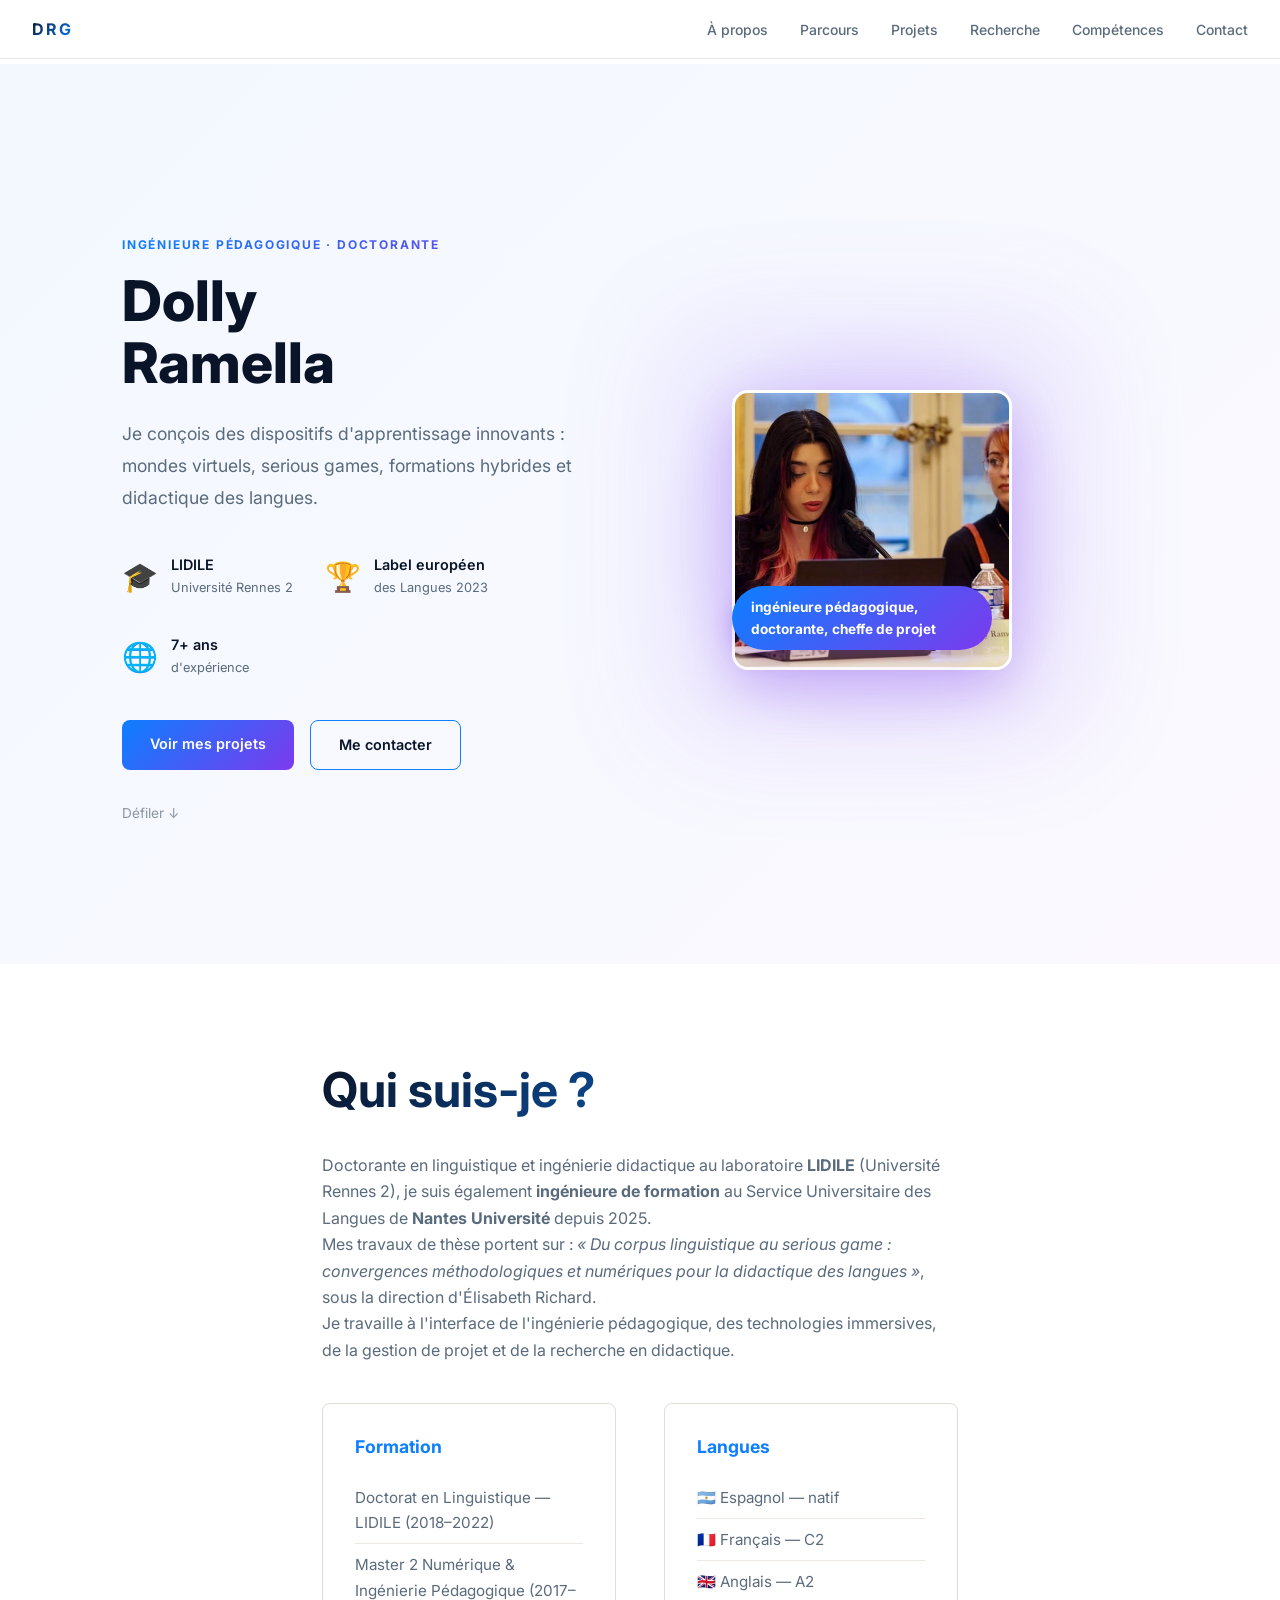
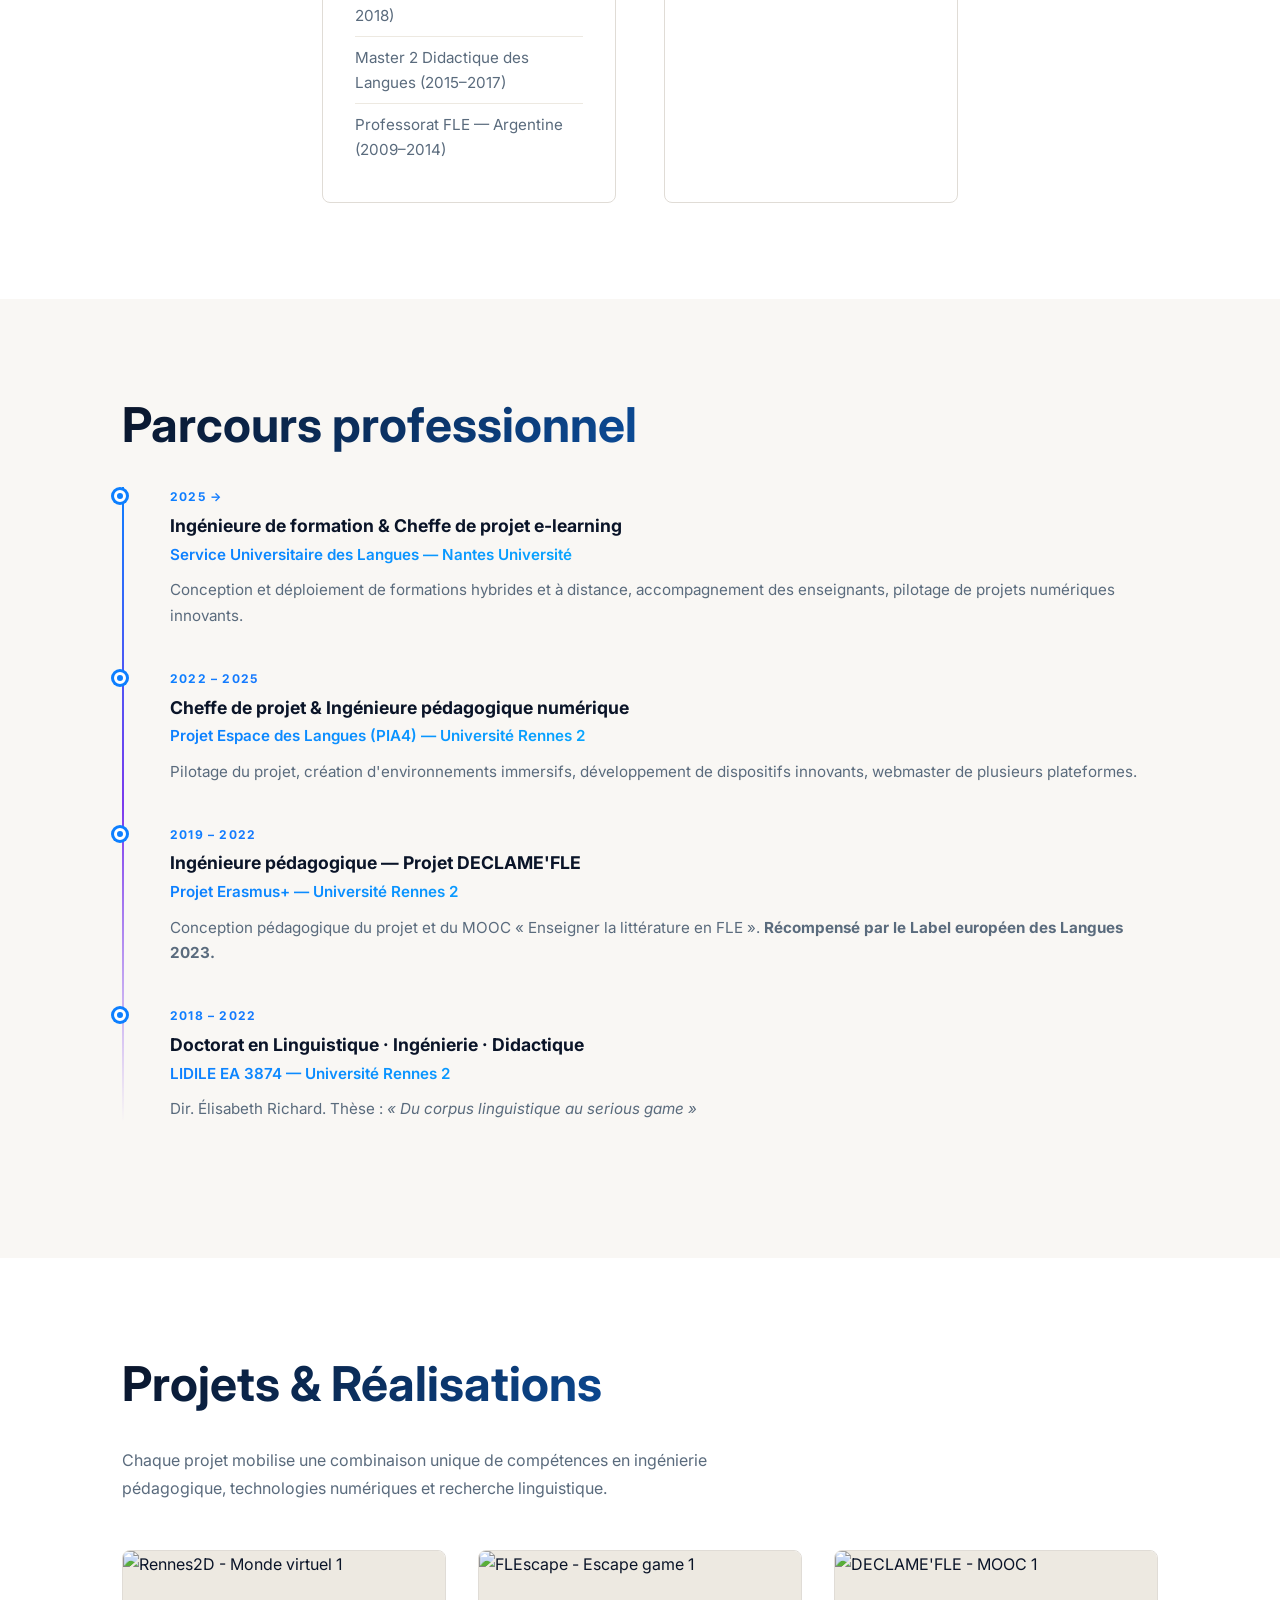
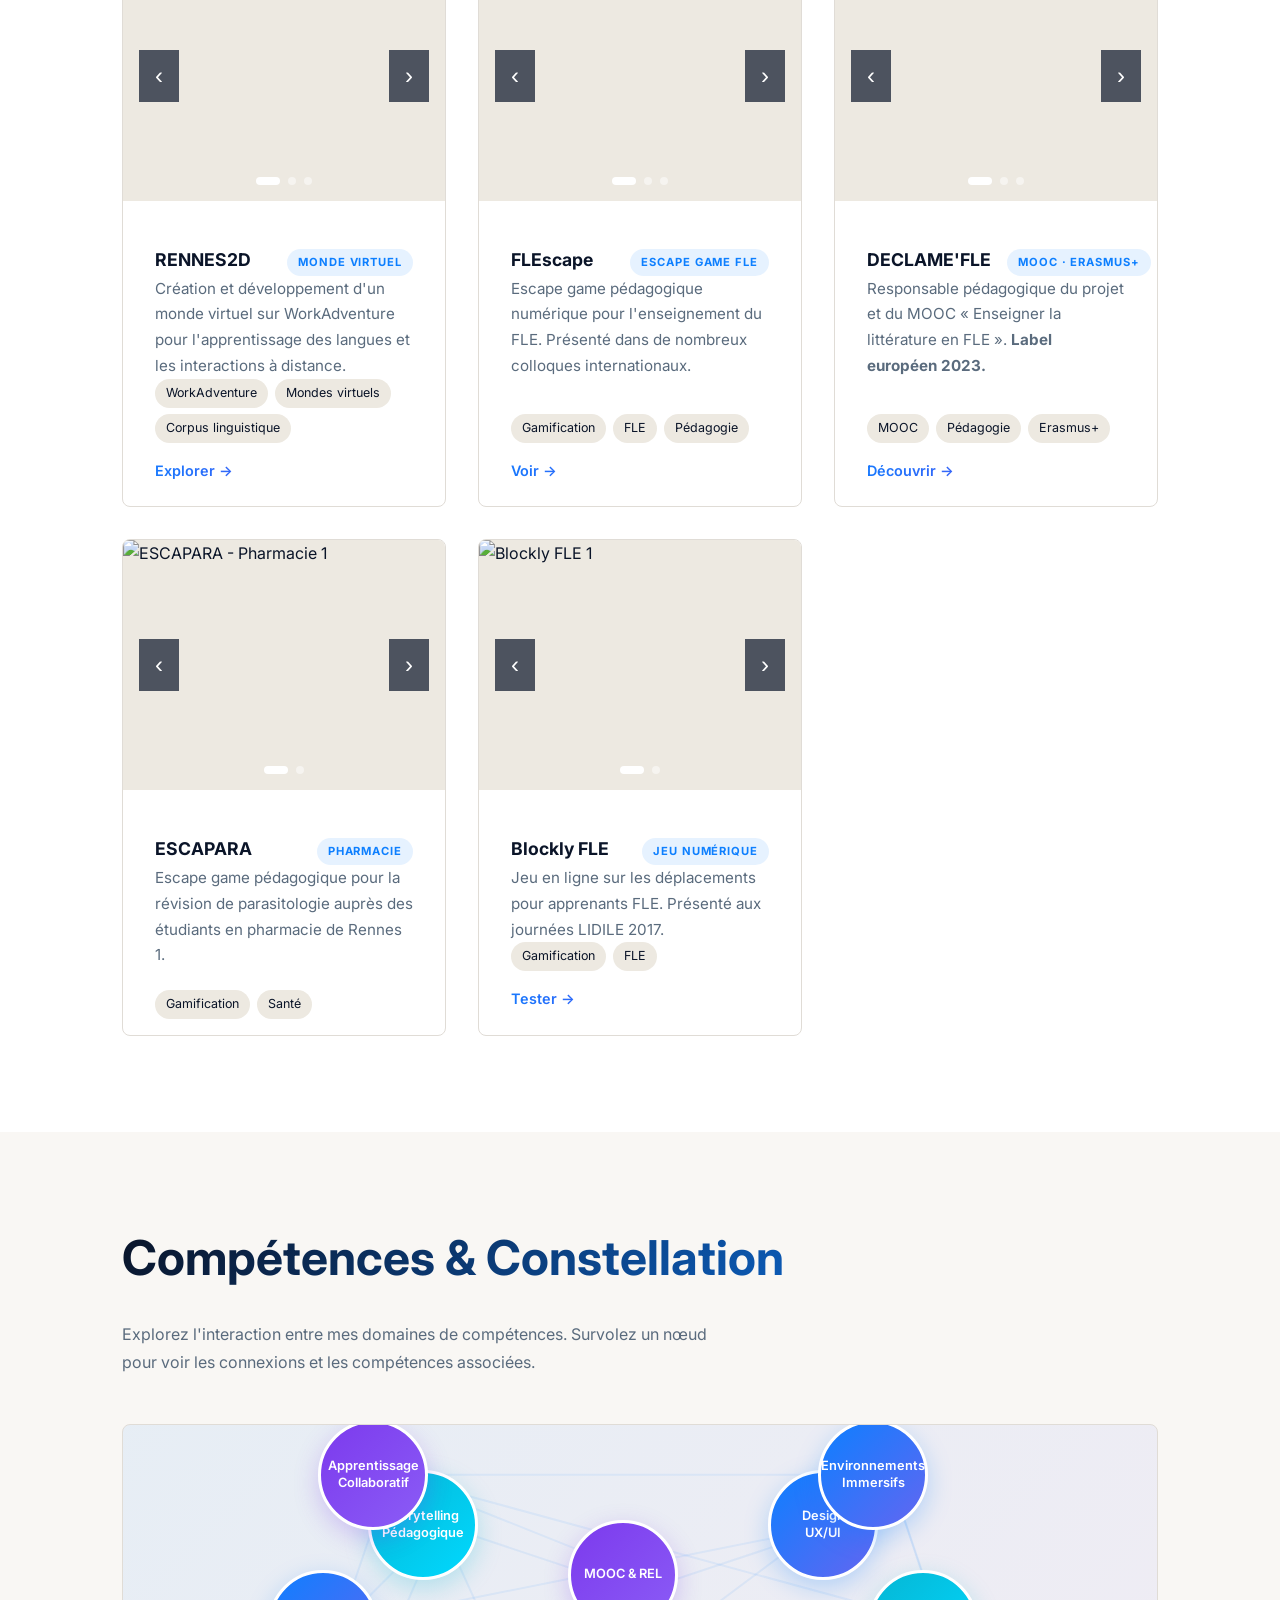
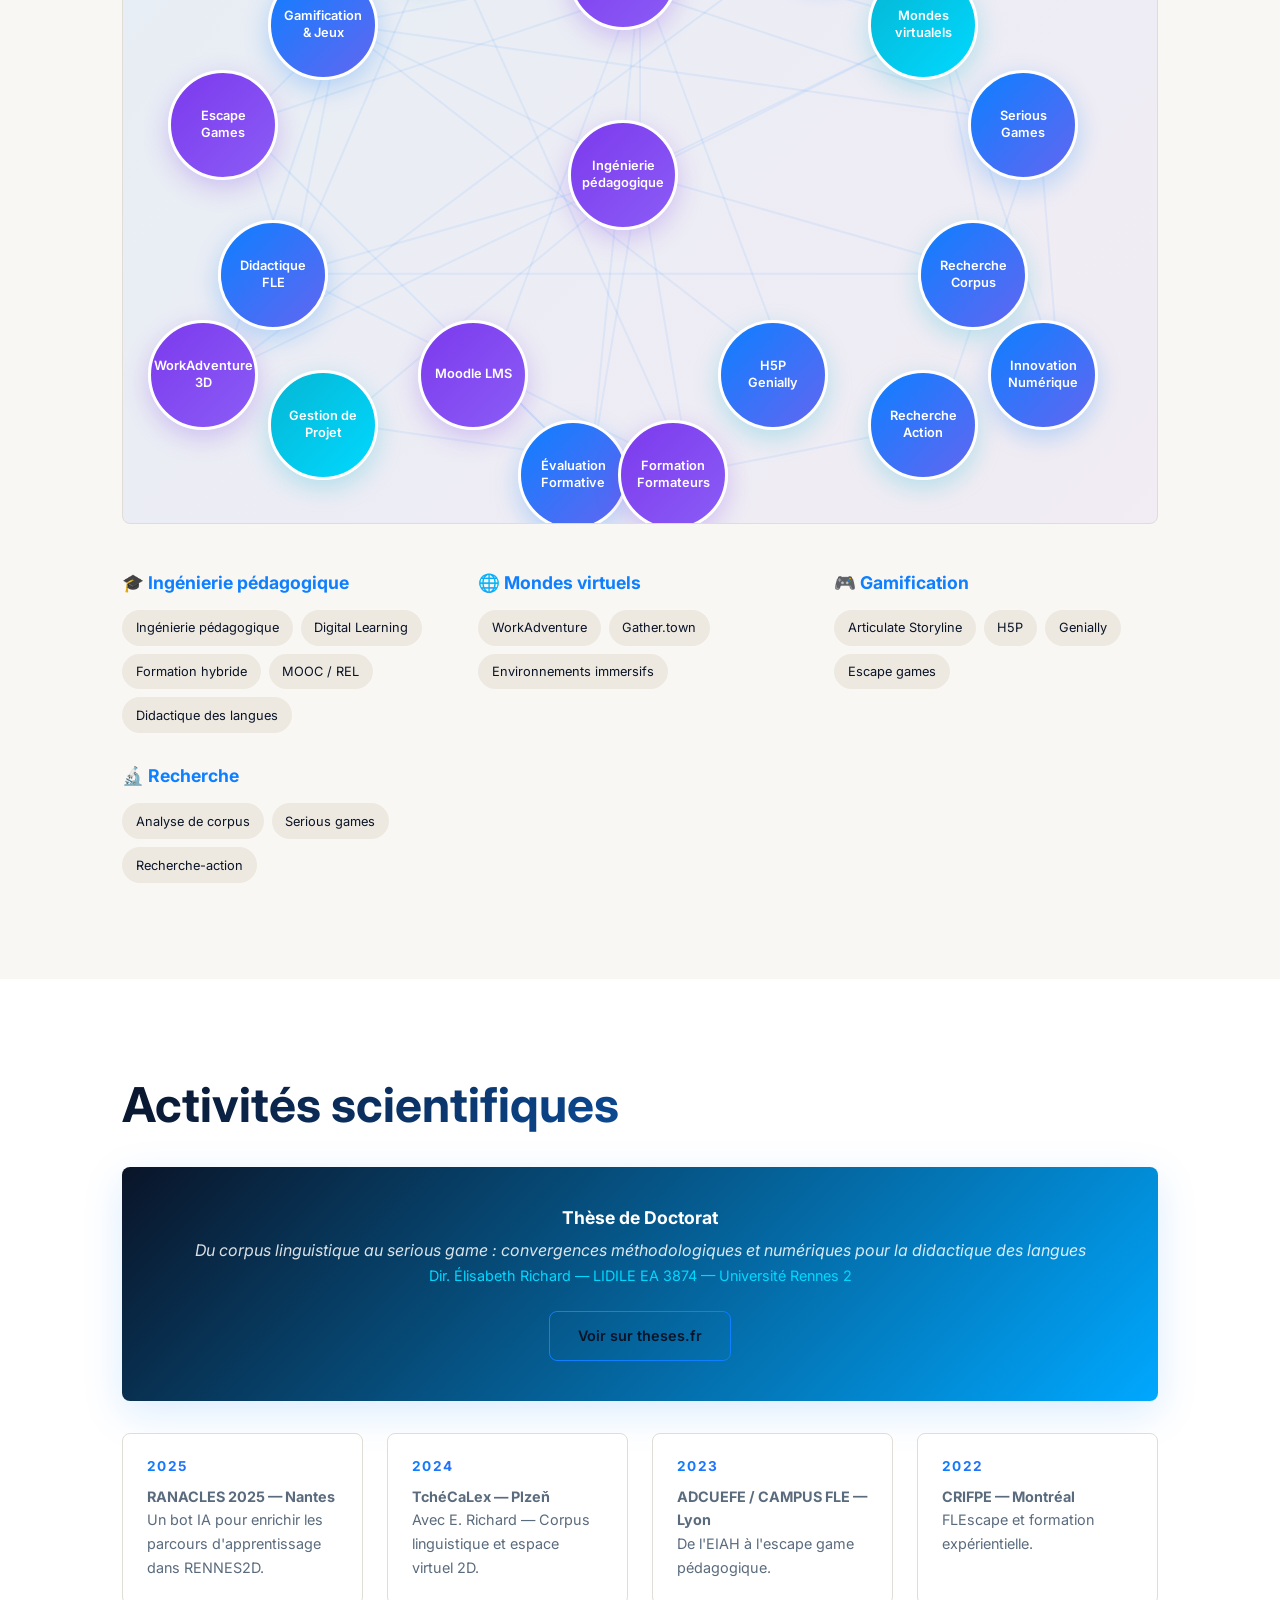
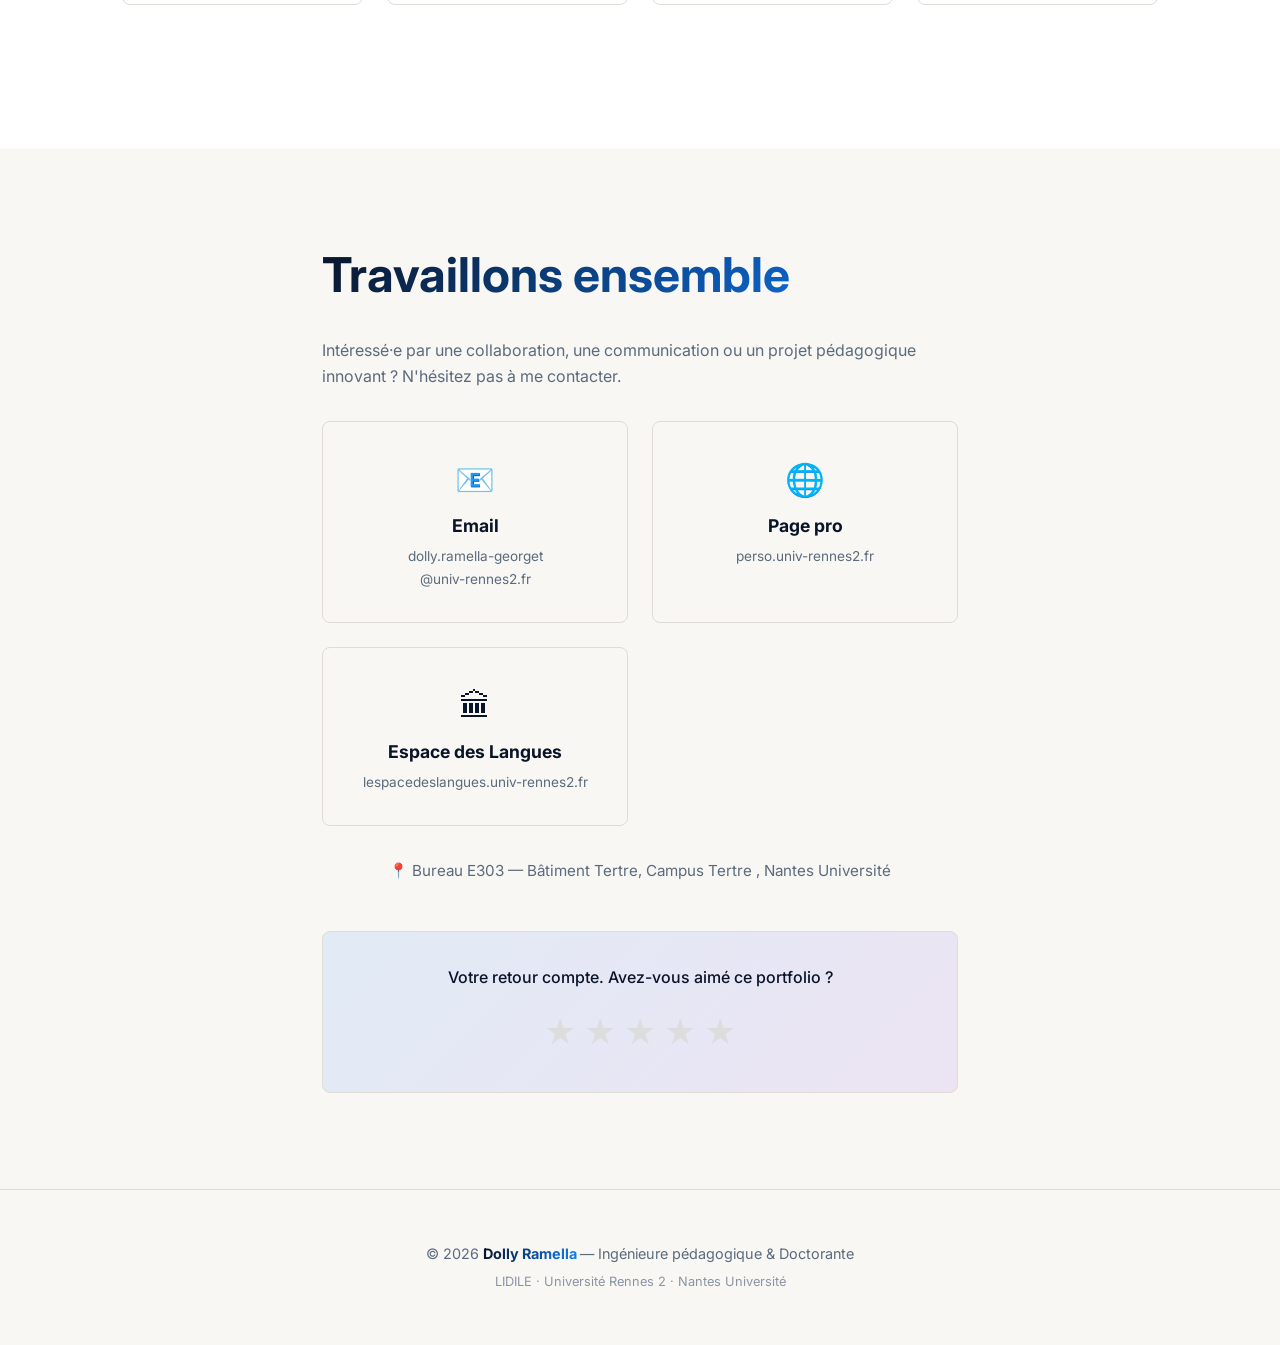
==== index.html @ 3d650888 "Update index.html" ====
<!DOCTYPE html>
<html lang="fr">
<head>
  <meta charset="UTF-8">
  <meta name="viewport" content="width=device-width, initial-scale=1.0">
  <title>Dolly Ramella | Portfolio</title>
  <link rel="stylesheet" href="style.css">
  <link rel="preconnect" href="https://fonts.googleapis.com">
  <link rel="preconnect" href="https://fonts.gstatic.com" crossorigin>
  <link href="https://fonts.googleapis.com/css2?family=Inter:wght@300;400;500;600;700&display=swap" rel="stylesheet">
</head>
<body>

  <!-- HEADER -->
  <header id="header">
    <nav class="navbar">
      <a href="#hero" class="logo">DRG</a>
      <ul class="nav-links">
        <li><a href="#about">À propos</a></li>
        <li><a href="#parcours">Parcours</a></li>
        <li><a href="#projects">Projets</a></li>
        <li><a href="#research">Recherche</a></li>
        <li><a href="#skills">Compétences</a></li>
        <li><a href="#contact">Contact</a></li>
      </ul>
      <button class="burger" id="burger">☰</button>
    </nav>
    <div class="nav-mobile" id="nav-mobile">
      <a href="#about">À propos</a>
      <a href="#parcours">Parcours</a>
      <a href="#projects">Projets</a>
      <a href="#research">Recherche</a>
      <a href="#skills">Compétences</a>
      <a href="#contact">Contact</a>
    </div>
  </header>

  <!-- HERO -->
  <section id="hero" class="hero">
    <div class="container hero-container">
      <div class="hero-content">
        <p class="hero-eyebrow">Ingénieure pédagogique · Doctorante</p>
        <h1 class="hero-title">Dolly<br>Ramella</h1>
        <p class="hero-subtitle">Je conçois des dispositifs d'apprentissage innovants : mondes virtuels, serious games, formations hybrides et didactique des langues.</p>
        <div class="hero-meta">
          <div class="meta-item">
            <span class="meta-icon">🎓</span>
            <p>LIDILE <br><small>Université Rennes 2</small></p>
          </div>
          <div class="meta-item">
            <span class="meta-icon">🏆</span>
            <p>Label européen<br><small>des Langues 2023</small></p>
          </div>
          <div class="meta-item">
            <span class="meta-icon">🌐</span>
            <p>7+ ans<br><small>d'expérience</small></p>
          </div>
        </div>
        <div class="hero-cta">
          <a href="#projects" class="btn btn-primary">Voir mes projets</a>
          <a href="#contact" class="btn btn-secondary">Me contacter</a>
        </div>
        <p class="scroll-hint">Défiler ↓</p>
      </div>
      <div class="hero-profile-wrapper">
        <div class="hero-profile-bg"></div>
        <div class="hero-profile">
          <div class="profile-image">
            <img src="assets/photo.jpg" alt="Dolly Ramella" />
            <div class="profile-badge">ingénieure pédagogique, doctorante, cheffe de projet</div>
          </div>
        </div>
        <div class="profile-glow"></div>
      </div>
    </div>
  </section>

  <!-- À PROPOS -->
  <section id="about" class="section reveal">
    <div class="container container-sm">
      <h2>Qui suis-je ?</h2>
      <p>Doctorante en linguistique et ingénierie didactique au laboratoire <strong>LIDILE</strong> (Université Rennes 2), je suis également <strong>ingénieure de formation</strong> au Service Universitaire des Langues de <strong>Nantes Université</strong> depuis 2025.</p>
      <p>Mes travaux de thèse portent sur : <em>« Du corpus linguistique au serious game : convergences méthodologiques et numériques pour la didactique des langues »</em>, sous la direction d'Élisabeth Richard.</p>
      <p>Je travaille à l'interface de l'ingénierie pédagogique, des technologies immersives, de la gestion de projet et de la recherche en didactique.</p>
      
      <div class="about-grid">
        <div class="about-card">
          <h3>Formation</h3>
          <ul>
            <li>Doctorat en Linguistique — LIDILE (2018–2022)</li>
            <li>Master 2 Numérique & Ingénierie Pédagogique (2017–2018)</li>
            <li>Master 2 Didactique des Langues (2015–2017)</li>
            <li>Professorat FLE — Argentine (2009–2014)</li>
          </ul>
        </div>
        <div class="about-card">
          <h3>Langues</h3>
          <ul>
            <li>🇦🇷 Espagnol — natif</li>
            <li>🇫🇷 Français — C2</li>
            <li>🇬🇧 Anglais — A2</li>
          </ul>
        </div>
      </div>
    </div>
  </section>

  <!-- PARCOURS / TIMELINE -->
  <section id="parcours" class="section section-light reveal">
    <div class="container">
      <h2>Parcours professionnel</h2>
      
      <div class="timeline">
        <div class="timeline-item">
          <div class="timeline-dot"></div>
          <div class="timeline-content">
            <span class="timeline-year">2025 →</span>
            <h3>Ingénieure de formation &amp; Cheffe de projet e-learning</h3>
            <p class="timeline-org">Service Universitaire des Langues — Nantes Université</p>
            <p>Conception et déploiement de formations hybrides et à distance, accompagnement des enseignants, pilotage de projets numériques innovants.</p>
          </div>
        </div>

        <div class="timeline-item">
          <div class="timeline-dot"></div>
          <div class="timeline-content">
            <span class="timeline-year">2022 – 2025</span>
            <h3>Cheffe de projet &amp; Ingénieure pédagogique numérique</h3>
            <p class="timeline-org">Projet Espace des Langues (PIA4) — Université Rennes 2</p>
            <p>Pilotage du projet, création d'environnements immersifs, développement de dispositifs innovants, webmaster de plusieurs plateformes.</p>
          </div>
        </div>

        <div class="timeline-item">
          <div class="timeline-dot"></div>
          <div class="timeline-content">
            <span class="timeline-year">2019 – 2022</span>
            <h3>Ingénieure pédagogique — Projet DECLAME'FLE</h3>
            <p class="timeline-org">Projet Erasmus+ — Université Rennes 2</p>
            <p>Conception pédagogique du projet et du MOOC « Enseigner la littérature en FLE ». <strong>Récompensé par le Label européen des Langues 2023.</strong></p>
          </div>
        </div>

        <div class="timeline-item">
          <div class="timeline-dot"></div>
          <div class="timeline-content">
            <span class="timeline-year">2018 – 2022</span>
            <h3>Doctorat en Linguistique · Ingénierie · Didactique</h3>
            <p class="timeline-org">LIDILE EA 3874 — Université Rennes 2</p>
            <p>Dir. Élisabeth Richard. Thèse : <em>« Du corpus linguistique au serious game »</em></p>
          </div>
        </div>
      </div>
    </div>
  </section>

  <!-- PROJETS -->
  <section id="projects" class="section reveal">
    <div class="container">
      <h2>Projets &amp; Réalisations</h2>
      <p class="section-intro">Chaque projet mobilise une combinaison unique de compétences en ingénierie pédagogique, technologies numériques et recherche linguistique.</p>

      <div class="projects-grid">

        <div class="project-card" data-year="2022–2025" data-skills="mondes-virtuels,pedagogie,corpus">
          <div class="carousel-container">
            <div class="carousel">
              <div class="carousel-slide active">
                <img src="https://via.placeholder.com/400x250/0D7FFF/FFFFFF?text=Rennes2D+1" alt="Rennes2D - Monde virtuel 1">
              </div>
              <div class="carousel-slide">
                <img src="https://via.placeholder.com/400x250/7C3AED/FFFFFF?text=Rennes2D+2" alt="Rennes2D - Monde virtuel 2">
              </div>
              <div class="carousel-slide">
                <img src="https://via.placeholder.com/400x250/06B6D4/FFFFFF?text=Rennes2D+3" alt="Rennes2D - Monde virtuel 3">
              </div>
            </div>
            <button class="carousel-btn prev" aria-label="Image précédente">‹</button>
            <button class="carousel-btn next" aria-label="Image suivante">›</button>
            <div class="carousel-indicators">
              <span class="indicator active" data-slide="0"></span>
              <span class="indicator" data-slide="1"></span>
              <span class="indicator" data-slide="2"></span>
            </div>
          </div>

          <div class="project-header">
            <h3>RENNES2D</h3>
            <span class="project-badge">Monde virtuel</span>
          </div>
          <p>Création et développement d'un monde virtuel sur WorkAdventure pour l'apprentissage des langues et les interactions à distance.</p>
          <div class="project-skills">
            <span>WorkAdventure</span>
            <span>Mondes virtuels</span>
            <span>Corpus linguistique</span>
          </div>
          <a href="https://lespacedeslangues.univ-rennes2.fr" target="_blank" class="project-link">Explorer →</a>
        </div>

        <div class="project-card" data-year="2019–2025" data-skills="gamification,pedagogie,fle">
          <div class="carousel-container">
            <div class="carousel">
              <div class="carousel-slide active">
                <img src="https://via.placeholder.com/400x250/00A8FF/FFFFFF?text=FLEscape+1" alt="FLEscape - Escape game 1">
              </div>
              <div class="carousel-slide">
                <img src="https://via.placeholder.com/400x250/8B5CF6/FFFFFF?text=FLEscape+2" alt="FLEscape - Escape game 2">
              </div>
              <div class="carousel-slide">
                <img src="https://via.placeholder.com/400x250/00D9FF/FFFFFF?text=FLEscape+3" alt="FLEscape - Escape game 3">
              </div>
            </div>
            <button class="carousel-btn prev" aria-label="Image précédente">‹</button>
            <button class="carousel-btn next" aria-label="Image suivante">›</button>
            <div class="carousel-indicators">
              <span class="indicator active" data-slide="0"></span>
              <span class="indicator" data-slide="1"></span>
              <span class="indicator" data-slide="2"></span>
            </div>
          </div>

          <div class="project-header">
            <h3>FLEscape</h3>
            <span class="project-badge">Escape game FLE</span>
          </div>
          <p>Escape game pédagogique numérique pour l'enseignement du FLE. Présenté dans de nombreux colloques internationaux.</p>
          <div class="project-skills">
            <span>Gamification</span>
            <span>FLE</span>
            <span>Pédagogie</span>
          </div>
          <a href="https://flescape.hypotheses.org/" target="_blank" class="project-link">Voir →</a>
        </div>

        <div class="project-card" data-year="2019–2023" data-skills="mooc,pedagogie,erasmus">
          <div class="carousel-container">
            <div class="carousel">
              <div class="carousel-slide active">
                <img src="https://via.placeholder.com/400x250/7C3AED/FFFFFF?text=DECLAME+1" alt="DECLAME'FLE - MOOC 1">
              </div>
              <div class="carousel-slide">
                <img src="https://via.placeholder.com/400x250/06B6D4/FFFFFF?text=DECLAME+2" alt="DECLAME'FLE - MOOC 2">
              </div>
              <div class="carousel-slide">
                <img src="https://via.placeholder.com/400x250/00A8FF/FFFFFF?text=DECLAME+3" alt="DECLAME'FLE - MOOC 3">
              </div>
            </div>
            <button class="carousel-btn prev" aria-label="Image précédente">‹</button>
            <button class="carousel-btn next" aria-label="Image suivante">›</button>
            <div class="carousel-indicators">
              <span class="indicator active" data-slide="0"></span>
              <span class="indicator" data-slide="1"></span>
              <span class="indicator" data-slide="2"></span>
            </div>
          </div>

          <div class="project-header">
            <h3>DECLAME'FLE</h3>
            <span class="project-badge">MOOC · Erasmus+</span>
          </div>
          <p>Responsable pédagogique du projet et du MOOC « Enseigner la littérature en FLE ». <strong>Label européen 2023.</strong></p>
          <div class="project-skills">
            <span>MOOC</span>
            <span>Pédagogie</span>
            <span>Erasmus+</span>
          </div>
          <a href="https://declamefle.hypotheses.org/" target="_blank" class="project-link">Découvrir →</a>
        </div>

        <div class="project-card" data-year="2019–2021" data-skills="gamification,sante">
          <div class="carousel-container">
            <div class="carousel">
              <div class="carousel-slide active">
                <img src="https://via.placeholder.com/400x250/00D9FF/FFFFFF?text=ESCAPARA+1" alt="ESCAPARA - Pharmacie 1">
              </div>
              <div class="carousel-slide">
                <img src="https://via.placeholder.com/400x250/0D7FFF/FFFFFF?text=ESCAPARA+2" alt="ESCAPARA - Pharmacie 2">
              </div>
            </div>
            <button class="carousel-btn prev" aria-label="Image précédente">‹</button>
            <button class="carousel-btn next" aria-label="Image suivante">›</button>
            <div class="carousel-indicators">
              <span class="indicator active" data-slide="0"></span>
              <span class="indicator" data-slide="1"></span>
            </div>
          </div>

          <div class="project-header">
            <h3>ESCAPARA</h3>
            <span class="project-badge">Pharmacie</span>
          </div>
          <p>Escape game pédagogique pour la révision de parasitologie auprès des étudiants en pharmacie de Rennes 1.</p>
          <div class="project-skills">
            <span>Gamification</span>
            <span>Santé</span>
          </div>
        </div>

        <div class="project-card" data-year="2016–2018" data-skills="gamification,fle">
          <div class="carousel-container">
            <div class="carousel">
              <div class="carousel-slide active">
                <img src="https://via.placeholder.com/400x250/8B5CF6/FFFFFF?text=Blockly+1" alt="Blockly FLE 1">
              </div>
              <div class="carousel-slide">
                <img src="https://via.placeholder.com/400x250/7C3AED/FFFFFF?text=Blockly+2" alt="Blockly FLE 2">
              </div>
            </div>
            <button class="carousel-btn prev" aria-label="Image précédente">‹</button>
            <button class="carousel-btn next" aria-label="Image suivante">›</button>
            <div class="carousel-indicators">
              <span class="indicator active" data-slide="0"></span>
              <span class="indicator" data-slide="1"></span>
            </div>
          </div>

          <div class="project-header">
            <h3>Blockly FLE</h3>
            <span class="project-badge">Jeu numérique</span>
          </div>
          <p>Jeu en ligne sur les déplacements pour apprenants FLE. Présenté aux journées LIDILE 2017.</p>
          <div class="project-skills">
            <span>Gamification</span>
            <span>FLE</span>
          </div>
          <a href="https://dollyfle.lgeorget.eu/maze/maze.html?lang=fr&level=1&skin=2" target="_blank" class="project-link">Tester →</a>
        </div>

      </div>
    </div>
  </section>

  <!-- COMPÉTENCES - CONSTELLATION -->
  <section id="skills" class="section section-light reveal">
    <div class="container">
      <h2>Compétences &amp; Constellation</h2>
      <p class="section-intro">Explorez l'interaction entre mes domaines de compétences. Survolez un nœud pour voir les connexions et les compétences associées.</p>

      <div class="constellation-wrapper">
        <svg class="constellation-svg" id="constellation-svg" viewBox="0 0 1000 700" preserveAspectRatio="xMidYMid meet"></svg>
        <div class="constellation-nodes" id="constellation-nodes">
          <!-- Nodes générés par JS -->
        </div>
      </div>

      <div class="skills-grid">
        <div class="skill-category">
          <h3>🎓 Ingénierie pédagogique</h3>
          <div class="skill-tags">
            <span>Ingénierie pédagogique</span>
            <span>Digital Learning</span>
            <span>Formation hybride</span>
            <span>MOOC / REL</span>
            <span>Didactique des langues</span>
          </div>
        </div>

        <div class="skill-category">
          <h3>🌐 Mondes virtuels</h3>
          <div class="skill-tags">
            <span>WorkAdventure</span>
            <span>Gather.town</span>
            <span>Environnements immersifs</span>
          </div>
        </div>

        <div class="skill-category">
          <h3>🎮 Gamification</h3>
          <div class="skill-tags">
            <span>Articulate Storyline</span>
            <span>H5P</span>
            <span>Genially</span>
            <span>Escape games</span>
          </div>
        </div>

        <div class="skill-category">
          <h3>🔬 Recherche</h3>
          <div class="skill-tags">
            <span>Analyse de corpus</span>
            <span>Serious games</span>
            <span>Recherche-action</span>
          </div>
        </div>
      </div>
    </div>
  </section>

  <!-- RECHERCHE -->
  <section id="research" class="section reveal">
    <div class="container">
      <h2>Activités scientifiques</h2>
      
      <div class="research-featured">
        <h3>Thèse de Doctorat</h3>
        <p><em>Du corpus linguistique au serious game : convergences méthodologiques et numériques pour la didactique des langues</em></p>
        <p class="research-meta">Dir. Élisabeth Richard — LIDILE EA 3874 — Université Rennes 2</p>
        <a href="http://www.theses.fr/s217113" target="_blank" class="btn btn-secondary">Voir sur theses.fr</a>
      </div>

      <div class="research-grid">
        <div class="research-item">
          <h4>2025</h4>
          <p><strong>RANACLES 2025 — Nantes</strong><br>Un bot IA pour enrichir les parcours d'apprentissage dans RENNES2D.</p>
        </div>
        <div class="research-item">
          <h4>2024</h4>
          <p><strong>TchéCaLex — Plzeň</strong><br>Avec E. Richard — Corpus linguistique et espace virtuel 2D.</p>
        </div>
        <div class="research-item">
          <h4>2023</h4>
          <p><strong>ADCUEFE / CAMPUS FLE — Lyon</strong><br>De l'EIAH à l'escape game pédagogique.</p>
        </div>
        <div class="research-item">
          <h4>2022</h4>
          <p><strong>CRIFPE — Montréal</strong><br>FLEscape et formation expérientielle.</p>
        </div>
      </div>
    </div>
  </section>

  <!-- CONTACT -->
  <section id="contact" class="section section-light reveal">
    <div class="container container-sm">
      <h2>Travaillons ensemble</h2>
      <p>Intéressé·e par une collaboration, une communication ou un projet pédagogique innovant ? N'hésitez pas à me contacter.</p>

      <div class="contact-grid">
        <a href="mailto:dolly.ramella-georget@univ-rennes2.fr" class="contact-card">
          <span class="contact-emoji">📧</span>
          <h3>Email</h3>
          <p>dolly.ramella-georget<br>@univ-rennes2.fr</p>
        </a>
        <a href="https://perso.univ-rennes2.fr/dolly.ramella-georget" target="_blank" class="contact-card">
          <span class="contact-emoji">🌐</span>
          <h3>Page pro</h3>
          <p>perso.univ-rennes2.fr</p>
        </a>
        <a href="https://lespacedeslangues.univ-rennes2.fr" target="_blank" class="contact-card">
          <span class="contact-emoji">🏛</span>
          <h3>Espace des Langues</h3>
          <p>lespacedeslangues.univ-rennes2.fr</p>
        </a>
      </div>

      <p class="contact-location">📍 Bureau E303 — Bâtiment Tertre, Campus Tertre , Nantes Université</p>

      <div class="rating-prompt">
        <p>Votre retour compte. Avez-vous aimé ce portfolio ?</p>
        <div class="stars">
          <span class="star" data-value="1">★</span>
          <span class="star" data-value="2">★</span>
          <span class="star" data-value="3">★</span>
          <span class="star" data-value="4">★</span>
          <span class="star" data-value="5">★</span>
        </div>
      </div>
    </div>
  </section>

  <!-- FOOTER -->
  <footer class="footer">
    <div class="container">
      <p>© 2026 <strong>Dolly Ramella </strong> — Ingénieure pédagogique &amp; Doctorante</p>
      <p class="footer-meta">LIDILE · Université Rennes 2 · Nantes Université </p>
    </div>
  </footer>

  <script src="script.js"></script>
</body>
</html>
---- style.css ----
:root {
  --navy: #0A1428;
  --navy-light: #1A2D52;
  --electric-blue: #0D7FFF;
  --electric-blue-bright: #00A8FF;
  --violet: #7C3AED;
  --violet-light: #8B5CF6;
  --violet-lighter: #A78BFA;
  --cyan: #00D9FF;
  --cyan-dark: #06B6D4;
  --anthracite: #2D3748;
  --slate: #5A6B7D;
  --slate-light: #8A95A3;
  --white: #FFFFFF;
  --off-white: #F9F7F4;
  --light-gray: #EDE9E1;
  --border: #E0DCD6;
  --radius: 8px;
  --shadow: 0 2px 12px rgba(10, 20, 40, 0.08);
  --shadow-md: 0 4px 20px rgba(10, 20, 40, 0.12);
  --shadow-lg: 0 12px 40px rgba(13, 127, 255, 0.15);
  --transition: 0.3s ease;
  --transition-fast: 0.15s ease;
}

*, *::before, *::after {
  margin: 0;
  padding: 0;
  box-sizing: border-box;
}

html {
  scroll-behavior: smooth;
}

body {
  font-family: 'Inter', -apple-system, BlinkMacSystemFont, 'Segoe UI', sans-serif;
  background: var(--white);
  color: var(--navy);
  line-height: 1.65;
  font-size: 16px;
}

h1, h2, h3, h4 {
  line-height: 1.25;
}

h2 {
  font-size: clamp(2rem, 5vw, 3rem);
  margin-bottom: 2rem;
  font-weight: 700;
  background: linear-gradient(135deg, var(--navy) 0%, var(--electric-blue) 100%);
  -webkit-background-clip: text;
  -webkit-text-fill-color: transparent;
  background-clip: text;
}

h3 {
  font-size: 1.1rem;
  font-weight: 700;
}

a {
  text-decoration: none;
  color: inherit;
}

p {
  color: var(--slate);
}

.container {
  max-width: 1100px;
  margin: 0 auto;
  padding: 0 2rem;
}

.container-sm {
  max-width: 700px;
}

/* ============================================================
   NAVBAR
   ============================================================ */
.navbar {
  position: fixed;
  top: 0;
  left: 0;
  right: 0;
  z-index: 1000;
  background: rgba(255, 255, 255, 0.95);
  backdrop-filter: blur(8px);
  border-bottom: 1px solid rgba(10, 20, 40, 0.1);
  padding: 1rem 2rem;
  display: flex;
  justify-content: space-between;
  align-items: center;
  transition: all var(--transition);
}

.navbar.scrolled {
  box-shadow: var(--shadow);
}

.logo {
  font-family: 'Inter', sans-serif;
  font-weight: 700;
  font-size: 1rem;
  letter-spacing: 0.12em;
  background: linear-gradient(135deg, var(--navy) 0%, var(--electric-blue) 100%);
  -webkit-background-clip: text;
  -webkit-text-fill-color: transparent;
  background-clip: text;
}

.nav-links {
  display: flex;
  list-style: none;
  gap: 2rem;
  align-items: center;
}

.nav-links a {
  font-size: 0.875rem;
  font-weight: 500;
  color: var(--slate);
  position: relative;
  transition: color var(--transition);
}

.nav-links a:hover {
  color: var(--navy);
}

.nav-links a::after {
  content: '';
  position: absolute;
  bottom: -4px;
  left: 0;
  right: 0;
  height: 2px;
  background: linear-gradient(90deg, var(--electric-blue), var(--violet));
  transform: scaleX(0);
  transform-origin: right;
  transition: transform var(--transition);
}

.nav-links a:hover::after {
  transform: scaleX(1);
  transform-origin: left;
}

.burger {
  display: none;
  background: none;
  border: none;
  font-size: 1.5rem;
  cursor: pointer;
  color: var(--navy);
}

.nav-mobile {
  display: none;
  position: fixed;
  top: 64px;
  left: 0;
  right: 0;
  background: var(--white);
  flex-direction: column;
  padding: 1rem 2rem;
  border-bottom: 1px solid var(--border);
  z-index: 999;
}

.nav-mobile.open {
  display: flex;
}

.nav-mobile a {
  padding: 0.75rem 0;
  font-weight: 500;
  border-bottom: 1px solid var(--light-gray);
}

.nav-mobile a:last-child {
  border: none;
}

/* ============================================================
   HERO
   ============================================================ */
.hero {
  min-height: 100vh;
  display: flex;
  align-items: center;
  padding: 6rem 0 4rem;
  margin-top: 64px;
  background: linear-gradient(135deg, rgba(13, 127, 255, 0.05) 0%, rgba(124, 58, 237, 0.03) 100%);
}

.hero-container {
  display: grid;
  grid-template-columns: 1fr 1fr;
  gap: 4rem;
  align-items: center;
}

.hero-content {
  max-width: 600px;
}

.hero-eyebrow {
  font-size: 0.75rem;
  font-weight: 700;
  letter-spacing: 0.15em;
  text-transform: uppercase;
  background: linear-gradient(90deg, var(--electric-blue), var(--violet));
  -webkit-background-clip: text;
  -webkit-text-fill-color: transparent;
  background-clip: text;
  margin-bottom: 1rem;
}

.hero-title {
  font-size: clamp(2.5rem, 6vw, 3.5rem);
  color: var(--navy);
  margin-bottom: 1.5rem;
  line-height: 1.1;
  font-weight: 800;
}

.hero-subtitle {
  font-size: 1.1rem;
  color: var(--slate);
  max-width: 600px;
  margin: 0 0 2.5rem;
  line-height: 1.8;
}

.hero-meta {
  display: flex;
  gap: 2rem;
  margin: 2.5rem 0;
  flex-wrap: wrap;
}

.meta-item {
  display: flex;
  gap: 0.8rem;
  align-items: flex-start;
}

.meta-icon {
  font-size: 1.8rem;
  flex-shrink: 0;
}

.meta-item p {
  font-size: 0.9rem;
  font-weight: 600;
  color: var(--navy);
  margin: 0;
}

.meta-item small {
  font-size: 0.8rem;
  color: var(--slate);
  display: block;
  font-weight: 400;
}

.hero-cta {
  display: flex;
  gap: 1rem;
  margin-top: 2rem;
  flex-wrap: wrap;
}

.btn {
  display: inline-block;
  padding: 0.75rem 1.75rem;
  border-radius: var(--radius);
  font-weight: 600;
  font-size: 0.9rem;
  transition: all var(--transition);
  border: none;
  cursor: pointer;
}

.btn-primary {
  background: linear-gradient(135deg, var(--electric-blue), var(--violet));
  color: var(--white);
}

.btn-primary:hover {
  transform: translateY(-2px);
  box-shadow: var(--shadow-lg);
}

.btn-secondary {
  background: transparent;
  color: var(--navy);
  border: 1.5px solid var(--electric-blue);
}

.btn-secondary:hover {
  background: rgba(13, 127, 255, 0.08);
  border-color: var(--electric-blue-bright);
}

.scroll-hint {
  margin-top: 2rem;
  font-size: 0.85rem;
  color: var(--slate-light);
  animation: bob 2s ease infinite;
}

@keyframes bob {
  0%, 100% { transform: translateY(0); }
  50% { transform: translateY(-4px); }
}

/* HERO PROFILE WITH ANIMATED BACKGROUND */
.hero-profile-wrapper {
  position: relative;
  display: flex;
  justify-content: center;
  align-items: center;
  width: 100%;
  aspect-ratio: 1;
  max-width: 400px;
}

.hero-profile-bg {
  position: absolute;
  inset: 0;
  background: linear-gradient(
    -45deg,
    var(--violet) 0%,
    var(--violet-light) 25%,
    var(--violet-lighter) 50%,
    var(--violet) 75%,
    var(--violet-light) 100%
  );
  background-size: 400% 400%;
  border-radius: 20px;
  opacity: 0.15;
  animation: gradientShift 8s ease infinite;
  filter: blur(60px);
  z-index: 0;
}

@keyframes gradientShift {
  0% {
    background-position: 0% 50%;
  }
  50% {
    background-position: 100% 50%;
  }
  100% {
    background-position: 0% 50%;
  }
}

.profile-glow {
  position: absolute;
  inset: -20px;
  background: radial-gradient(circle, rgba(124, 58, 237, 0.2) 0%, transparent 70%);
  border-radius: 50%;
  animation: glowPulse 4s ease-in-out infinite;
  z-index: -1;
}

@keyframes glowPulse {
  0%, 100% {
    opacity: 0.5;
    transform: scale(1);
  }
  50% {
    opacity: 0.8;
    transform: scale(1.1);
  }
}

.hero-profile {
  position: relative;
  display: flex;
  justify-content: center;
  align-items: center;
  z-index: 2;
}

.profile-image {
  position: relative;
  width: 280px;
  height: 280px;
}

.profile-image img {
  width: 100%;
  height: 100%;
  border-radius: 16px;
  object-fit: cover;
  border: 3px solid var(--white);
  box-shadow: 0 20px 50px rgba(124, 58, 237, 0.25);
  transition: transform var(--transition), box-shadow var(--transition);
  position: relative;
  z-index: 3;
}

.profile-image:hover img {
  transform: scale(1.05) translateY(-5px);
  box-shadow: 0 30px 60px rgba(124, 58, 237, 0.35);
}

.profile-badge {
  position: absolute;
  bottom: 20px;
  right: 20px;
  background: linear-gradient(135deg, var(--electric-blue), var(--violet));
  color: var(--white);
  padding: 0.6rem 1.2rem;
  border-radius: 50px;
  font-size: 0.85rem;
  font-weight: 700;
  animation: slideUp 0.6s ease 0.3s both;
  box-shadow: 0 8px 20px rgba(124, 58, 237, 0.3);
  z-index: 4;
}

@keyframes slideUp {
  from { opacity: 0; transform: translateY(20px); }
  to { opacity: 1; transform: translateY(0); }
}

/* ============================================================
   CAROUSEL
   ============================================================ */
.carousel-container {
  position: relative;
  width: 100%;
  height: 250px;
  border-radius: var(--radius);
  overflow: hidden;
  background: var(--light-gray);
  margin-bottom: 1.5rem;
}

.carousel {
  position: relative;
  width: 100%;
  height: 100%;
}

.carousel-slide {
  position: absolute;
  inset: 0;
  opacity: 0;
  transition: opacity var(--transition);
}

.carousel-slide.active {
  opacity: 1;
}

.carousel-slide img {
  width: 100%;
  height: 100%;
  object-fit: cover;
}

.carousel-btn {
  position: absolute;
  top: 50%;
  transform: translateY(-50%);
  background: rgba(10, 20, 40, 0.7);
  color: var(--white);
  border: none;
  padding: 0.75rem 1rem;
  font-size: 1.5rem;
  cursor: pointer;
  transition: all var(--transition-fast);
  z-index: 10;
}

.carousel-btn:hover {
  background: rgba(10, 20, 40, 0.9);
}

.carousel-btn.prev {
  left: 1rem;
}

.carousel-btn.next {
  right: 1rem;
}

.carousel-indicators {
  position: absolute;
  bottom: 1rem;
  left: 50%;
  transform: translateX(-50%);
  display: flex;
  gap: 0.5rem;
  z-index: 10;
}

.indicator {
  width: 8px;
  height: 8px;
  border-radius: 50%;
  background: rgba(255, 255, 255, 0.5);
  cursor: pointer;
  transition: all var(--transition-fast);
}

.indicator.active {
  background: var(--white);
  width: 24px;
  border-radius: 4px;
}

/* ============================================================
   SECTIONS
   ============================================================ */
.section {
  padding: 6rem 0;
}

.section-light {
  background: var(--off-white);
}

.section-intro {
  font-size: 1rem;
  color: var(--slate);
  max-width: 600px;
  margin-bottom: 3rem;
  line-height: 1.75;
}

/* ============================================================
   À PROPOS
   ============================================================ */
.about-grid {
  display: grid;
  grid-template-columns: 1fr 1fr;
  gap: 3rem;
  margin-top: 2.5rem;
}

.about-card {
  background: var(--white);
  padding: 2rem;
  border-radius: var(--radius);
  border: 1px solid var(--border);
  transition: all var(--transition);
}

.about-card:hover {
  box-shadow: var(--shadow-md);
}

.about-card h3 {
  margin-bottom: 1.2rem;
  color: var(--electric-blue);
}

.about-card ul {
  list-style: none;
}

.about-card li {
  padding: 0.5rem 0;
  color: var(--slate);
  font-size: 0.95rem;
  border-bottom: 1px solid var(--light-gray);
}

.about-card li:last-child {
  border: none;
}

/* ============================================================
   TIMELINE
   ============================================================ */
.timeline {
  position: relative;
  padding-left: 3rem;
}

.timeline::before {
  content: '';
  position: absolute;
  left: 0;
  top: 0;
  bottom: 0;
  width: 2px;
  background: linear-gradient(to bottom, var(--electric-blue), var(--violet), transparent);
}

.timeline-item {
  position: relative;
  margin-bottom: 2.5rem;
}

.timeline-item::before {
  content: '';
  position: absolute;
  left: -3.5rem;
  top: 0.2rem;
  width: 12px;
  height: 12px;
  background: var(--electric-blue);
  border-radius: 50%;
  border: 3px solid var(--white);
  box-shadow: 0 0 0 3px var(--electric-blue);
  transition: all var(--transition);
}

.timeline-item:hover::before {
  background: var(--violet);
  box-shadow: 0 0 0 3px var(--violet), 0 0 12px var(--violet);
}

.timeline-year {
  display: block;
  font-size: 0.75rem;
  font-weight: 700;
  text-transform: uppercase;
  background: linear-gradient(90deg, var(--electric-blue), var(--violet));
  -webkit-background-clip: text;
  -webkit-text-fill-color: transparent;
  background-clip: text;
  letter-spacing: 0.1em;
  margin-bottom: 0.5rem;
}

.timeline-content h3 {
  color: var(--navy);
  margin-bottom: 0.3rem;
}

.timeline-org {
  font-size: 0.85rem;
  font-weight: 600;
  background: linear-gradient(90deg, var(--electric-blue), var(--cyan));
  -webkit-background-clip: text;
  -webkit-text-fill-color: transparent;
  background-clip: text;
  margin-bottom: 0.6rem;
}

.timeline-content p {
  font-size: 0.95rem;
  color: var(--slate);
  line-height: 1.7;
}

/* ============================================================
   PROJECTS GRID
   ============================================================ */
.projects-grid {
  display: grid;
  grid-template-columns: repeat(auto-fill, minmax(320px, 1fr));
  gap: 2rem;
}

.project-card {
  background: var(--white);
  border: 1px solid var(--border);
  border-radius: var(--radius);
  padding: 0;
  overflow: hidden;
  transition: box-shadow var(--transition), transform var(--transition);
  display: flex;
  flex-direction: column;
}

.project-card:hover {
  box-shadow: var(--shadow-lg);
  transform: translateY(-4px);
}

.carousel-container {
  border-radius: 0;
}

.project-header {
  display: flex;
  justify-content: space-between;
  align-items: flex-start;
  gap: 1rem;
  padding: 1.5rem 2rem 0;
}

.project-header h3 {
  margin: 0;
}

.project-badge {
  display: inline-block;
  font-size: 0.7rem;
  font-weight: 700;
  text-transform: uppercase;
  letter-spacing: 0.08em;
  padding: 0.25rem 0.7rem;
  background: rgba(13, 127, 255, 0.1);
  color: var(--electric-blue);
  border-radius: 50px;
  white-space: nowrap;
}

.project-card > p {
  padding: 0 2rem;
  font-size: 0.95rem;
  line-height: 1.7;
  flex: 1;
}

.project-skills {
  display: flex;
  flex-wrap: wrap;
  gap: 0.4rem;
  padding: 0 2rem;
  margin-bottom: 1rem;
}

.project-skills span {
  font-size: 0.78rem;
  padding: 0.25rem 0.7rem;
  background: var(--light-gray);
  border-radius: 50px;
  color: var(--navy);
  transition: all var(--transition-fast);
}

.project-skills span:hover {
  background: rgba(13, 127, 255, 0.15);
  color: var(--electric-blue);
}

.project-link {
  display: inline-block;
  padding: 0 2rem 1.5rem;
  font-size: 0.9rem;
  font-weight: 600;
  background: linear-gradient(90deg, var(--electric-blue), var(--violet));
  -webkit-background-clip: text;
  -webkit-text-fill-color: transparent;
  background-clip: text;
  transition: opacity var(--transition);
}

.project-link:hover {
  opacity: 0.7;
}

/* ============================================================
   CONSTELLATION - IMPROVED
   ============================================================ */
.constellation-wrapper {
  position: relative;
  width: 100%;
  height: 700px;
  background: linear-gradient(135deg, rgba(13, 127, 255, 0.08), rgba(124, 58, 237, 0.06));
  border-radius: var(--radius);
  margin: 2rem 0;
  border: 1px solid var(--border);
  overflow: hidden;
}

.constellation-svg {
  position: absolute;
  inset: 0;
  width: 100%;
  height: 100%;
}

.constellation-nodes {
  position: absolute;
  inset: 0;
  width: 100%;
  height: 100%;
}

.skill-node {
  position: absolute;
  display: flex;
  align-items: center;
  justify-content: center;
  width: 110px;
  height: 110px;
  border-radius: 50%;
  background: linear-gradient(135deg, var(--electric-blue), var(--electric-blue-bright));
  color: var(--white);
  font-weight: 600;
  font-size: 0.8rem;
  text-align: center;
  padding: 0.8rem;
  line-height: 1.3;
  cursor: pointer;
  transition: all var(--transition);
  box-shadow: 0 8px 24px rgba(13, 127, 255, 0.25);
  border: 3px solid var(--white);
  user-select: none;
}

.skill-node:nth-child(odd) {
  background: linear-gradient(135deg, var(--violet), var(--violet-light));
  box-shadow: 0 8px 24px rgba(124, 58, 237, 0.25);
}

.skill-node:nth-child(3n) {
  background: linear-gradient(135deg, var(--cyan-dark), var(--cyan));
  box-shadow: 0 8px 24px rgba(6, 182, 212, 0.25);
}

.skill-node:nth-child(even) {
  background: linear-gradient(135deg, #0D7FFF, #6366F1);
}

.skill-node:hover,
.skill-node.active {
  transform: scale(1.25);
  filter: brightness(1.3);
  box-shadow: 0 0 40px currentColor;
}

.connection {
  stroke-width: 2;
  stroke-opacity: 0.3;
  transition: all var(--transition-fast);
  pointer-events: none;
}

.connection.active {
  stroke-width: 3;
  stroke-opacity: 1;
  filter: drop-shadow(0 0 8px currentColor);
}

/* ============================================================
   SKILLS GRID
   ============================================================ */
.skills-grid {
  display: grid;
  grid-template-columns: repeat(auto-fill, minmax(280px, 1fr));
  gap: 2rem;
  margin-top: 3rem;
}

.skill-category h3 {
  margin-bottom: 1rem;
  color: var(--electric-blue);
}

.skill-tags {
  display: flex;
  flex-wrap: wrap;
  gap: 0.5rem;
}

.skill-tags span {
  font-size: 0.8rem;
  padding: 0.4rem 0.8rem;
  background: var(--light-gray);
  border-radius: 50px;
  color: var(--navy);
  transition: all var(--transition-fast);
  border: 1px solid transparent;
}

.skill-tags span:hover {
  background: rgba(13, 127, 255, 0.15);
  color: var(--electric-blue);
  border-color: var(--electric-blue);
}

/* ============================================================
   RESEARCH
   ============================================================ */
.research-featured {
  background: linear-gradient(135deg, var(--navy), var(--electric-blue-bright));
  color: var(--white);
  padding: 2.5rem;
  border-radius: var(--radius);
  margin-bottom: 2rem;
  text-align: center;
  box-shadow: var(--shadow-lg);
}

.research-featured h3 {
  color: var(--white);
  margin-bottom: 0.5rem;
}

.research-featured p {
  color: rgba(255, 255, 255, 0.85);
}

.research-meta {
  font-size: 0.9rem;
  margin-bottom: 1.5rem !important;
  color: var(--cyan) !important;
}

.research-grid {
  display: grid;
  grid-template-columns: repeat(auto-fill, minmax(240px, 1fr));
  gap: 1.5rem;
  margin-bottom: 3rem;
}

.research-item {
  background: var(--white);
  border: 1px solid var(--border);
  padding: 1.5rem;
  border-radius: var(--radius);
  transition: all var(--transition);
}

.research-item:hover {
  box-shadow: var(--shadow-md);
  transform: translateY(-2px);
}

.research-item h4 {
  font-size: 0.85rem;
  background: linear-gradient(90deg, var(--electric-blue), var(--violet));
  -webkit-background-clip: text;
  -webkit-text-fill-color: transparent;
  background-clip: text;
  text-transform: uppercase;
  letter-spacing: 0.1em;
}

.research-item p {
  font-size: 0.9rem;
  margin-top: 0.6rem;
}

/* ============================================================
   CONTACT
   ============================================================ */
.contact-grid {
  display: grid;
  grid-template-columns: repeat(auto-fill, minmax(200px, 1fr));
  gap: 1.5rem;
  margin: 2rem 0;
}

.contact-card {
  background: var(--off-white);
  border: 1px solid var(--border);
  padding: 2rem 1.5rem;
  border-radius: var(--radius);
  text-align: center;
  transition: all var(--transition);
}

.contact-card:hover {
  background: rgba(13, 127, 255, 0.08);
  border-color: var(--electric-blue);
  transform: translateY(-3px);
  box-shadow: var(--shadow-lg);
}

.contact-emoji {
  font-size: 2rem;
  display: block;
  margin-bottom: 0.5rem;
}

.contact-card h3 {
  color: var(--navy);
  margin: 0.5rem 0;
}

.contact-card p {
  font-size: 0.85rem;
  color: var(--slate);
}

.contact-location {
  text-align: center;
  margin: 2rem 0;
  font-size: 0.95rem;
  color: var(--slate);
}

.rating-prompt {
  margin-top: 3rem;
  padding: 2rem;
  background: linear-gradient(135deg, rgba(13, 127, 255, 0.1), rgba(124, 58, 237, 0.1));
  border: 1px solid var(--border);
  border-radius: var(--radius);
  text-align: center;
}

.rating-prompt p {
  margin-bottom: 1rem;
  font-weight: 500;
  color: var(--navy);
}

.stars {
  display: flex;
  justify-content: center;
  gap: 0.5rem;
}

.star {
  font-size: 2rem;
  color: #ddd;
  cursor: pointer;
  transition: all var(--transition-fast);
}

.star:hover,
.star.active {
  color: var(--violet);
  transform: scale(1.2);
}

/* ============================================================
   FOOTER
   ============================================================ */
.footer {
  padding: 3rem 0;
  background: var(--off-white);
  border-top: 1px solid var(--border);
  text-align: center;
}

.footer p {
  font-size: 0.9rem;
  margin: 0.3rem 0;
}

.footer strong {
  background: linear-gradient(90deg, var(--navy), var(--electric-blue));
  -webkit-background-clip: text;
  -webkit-text-fill-color: transparent;
  background-clip: text;
}

.footer-meta {
  font-size: 0.8rem !important;
  color: var(--slate-light) !important;
}

/* ============================================================
   SCROLL REVEAL
   ============================================================ */
.reveal {
  opacity: 0;
  transform: translateY(30px);
  transition: opacity 0.8s ease, transform 0.8s ease;
}

.reveal.active {
  opacity: 1;
  transform: translateY(0);
}

/* ============================================================
   RESPONSIVE
   ============================================================ */
@media (max-width: 900px) {
  .hero-container {
    grid-template-columns: 1fr;
    gap: 2rem;
  }

  .hero-profile-wrapper {
    max-width: 320px;
  }

  .hero-profile {
    order: -1;
  }

  .about-grid {
    grid-template-columns: 1fr;
    gap: 1.5rem;
  }

  .projects-grid {
    grid-template-columns: repeat(auto-fill, minmax(280px, 1fr));
  }

  .constellation-wrapper {
    height: 600px;
  }

  .skill-node {
    width: 100px;
    height: 100px;
    font-size: 0.75rem;
  }
}

@media (max-width: 768px) {
  .nav-links {
    display: none;
  }

  .burger {
    display: block;
  }

  .projects-grid {
    grid-template-columns: 1fr;
  }

  .skills-grid {
    grid-template-columns: 1fr;
  }

  .research-grid {
    grid-template-columns: 1fr;
  }

  .contact-grid {
    grid-template-columns: 1fr 1fr;
  }

  .hero-meta {
    flex-direction: column;
    gap: 1.5rem;
  }

  .carousel-container {
    height: 200px;
  }

  .constellation-wrapper {
    height: 500px;
  }

  .skill-node {
    width: 90px;
    height: 90px;
    font-size: 0.7rem;
  }
}

@media (max-width: 480px) {
  .navbar {
    padding: 0.75rem 1rem;
  }

  .container {
    padding: 0 1rem;
  }

  .hero {
    padding: 5rem 0 3rem;
  }

  .hero-title {
    font-size: 2rem;
  }

  .hero-cta {
    flex-direction: column;
  }

  .btn {
    width: 100%;
    text-align: center;
  }

  .carousel-container {
    height: 180px;
  }

  .carousel-btn {
    padding: 0.5rem 0.75rem;
    font-size: 1.2rem;
  }

  .projects-grid {
    grid-template-columns: 1fr;
  }

  .contact-grid {
    grid-template-columns: 1fr;
  }

  .skills-grid {
    grid-template-columns: 1fr;
  }

  .constellation-wrapper {
    height: 400px;
  }

  .skill-node {
    width: 80px;
    height: 80px;
    font-size: 0.65rem;
  }

  h2 {
    font-size: 1.75rem;
    margin-bottom: 1.5rem;
  }

  .hero-profile-wrapper {
    max-width: 250px;
  }

  .profile-image {
    width: 250px;
    height: 250px;
  }
}

@media (prefers-reduced-motion: reduce) {
  .scroll-hint {
    animation: none;
  }

  .reveal {
    opacity: 1;
    transform: none;
  }

  .hero-profile-bg {
    animation: none;
  }

  .profile-glow {
    animation: none;
  }

  * {
    transition: none !important;
  }
}
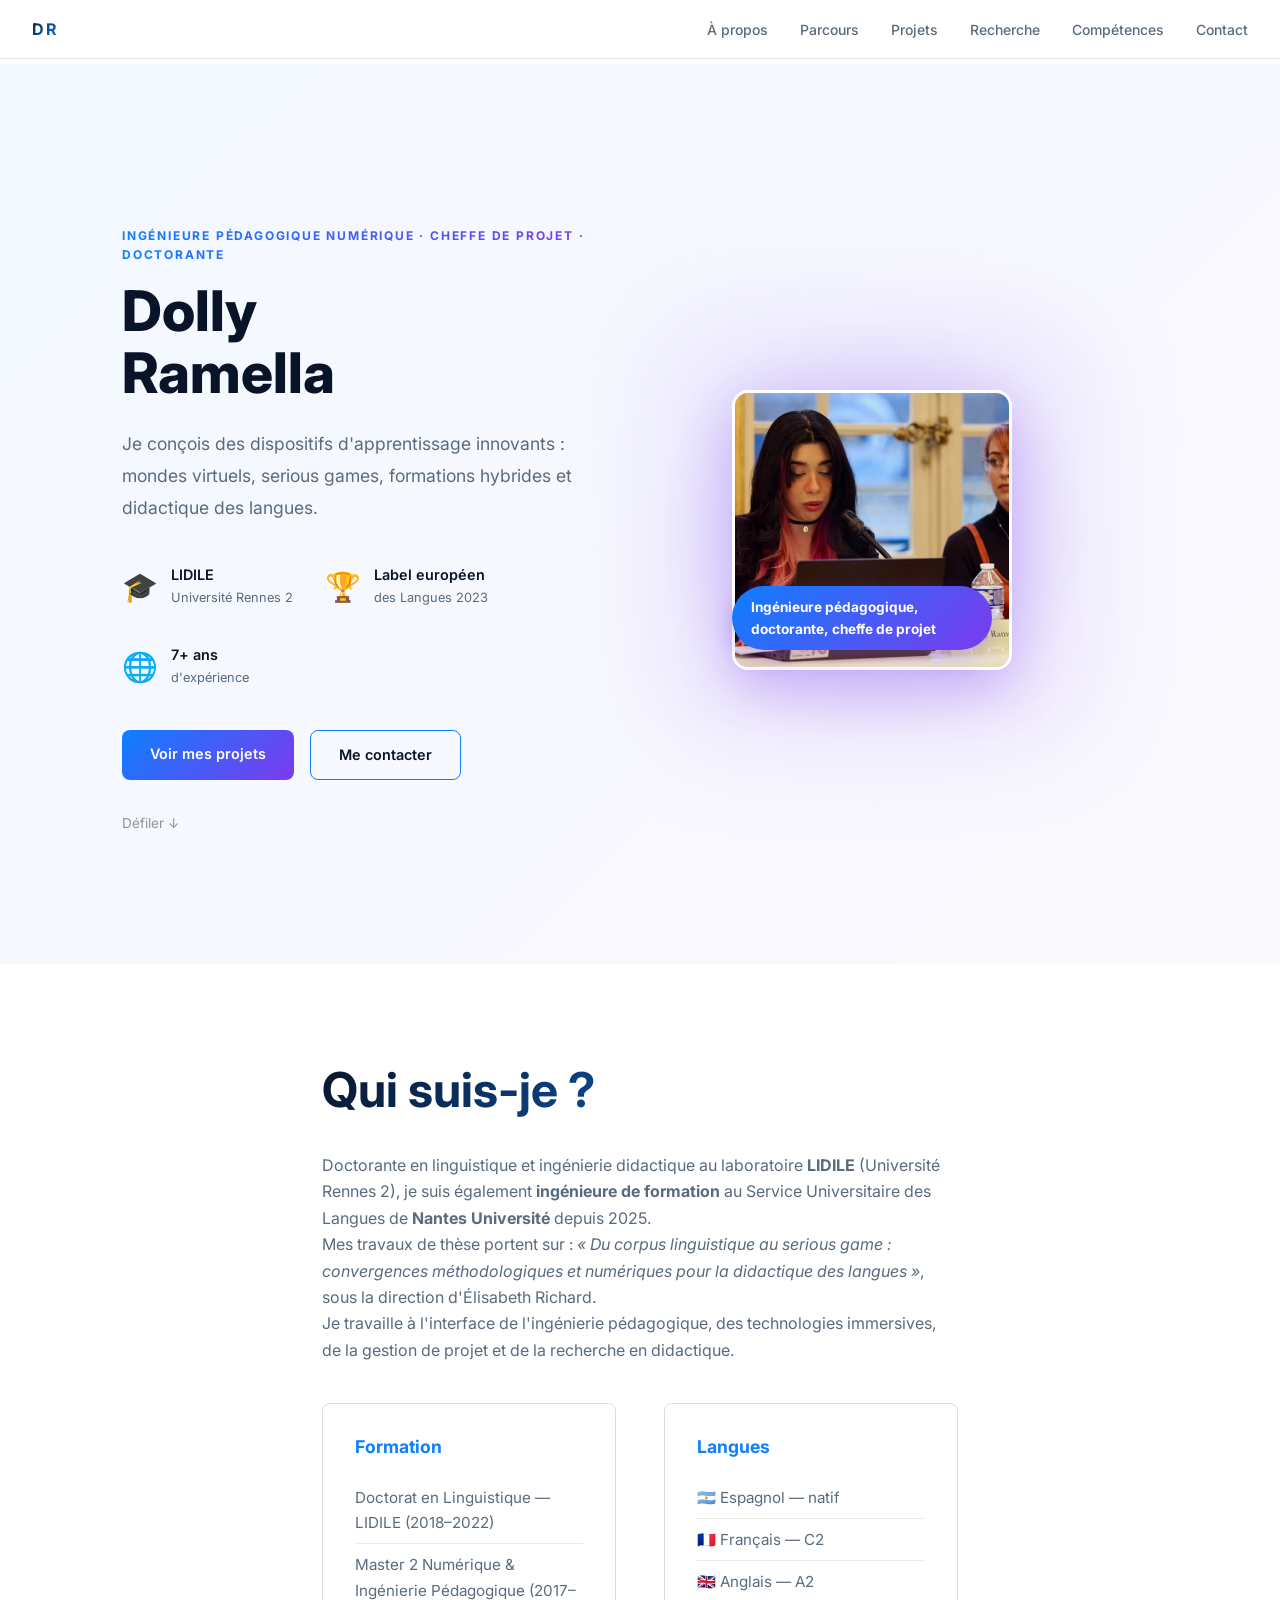
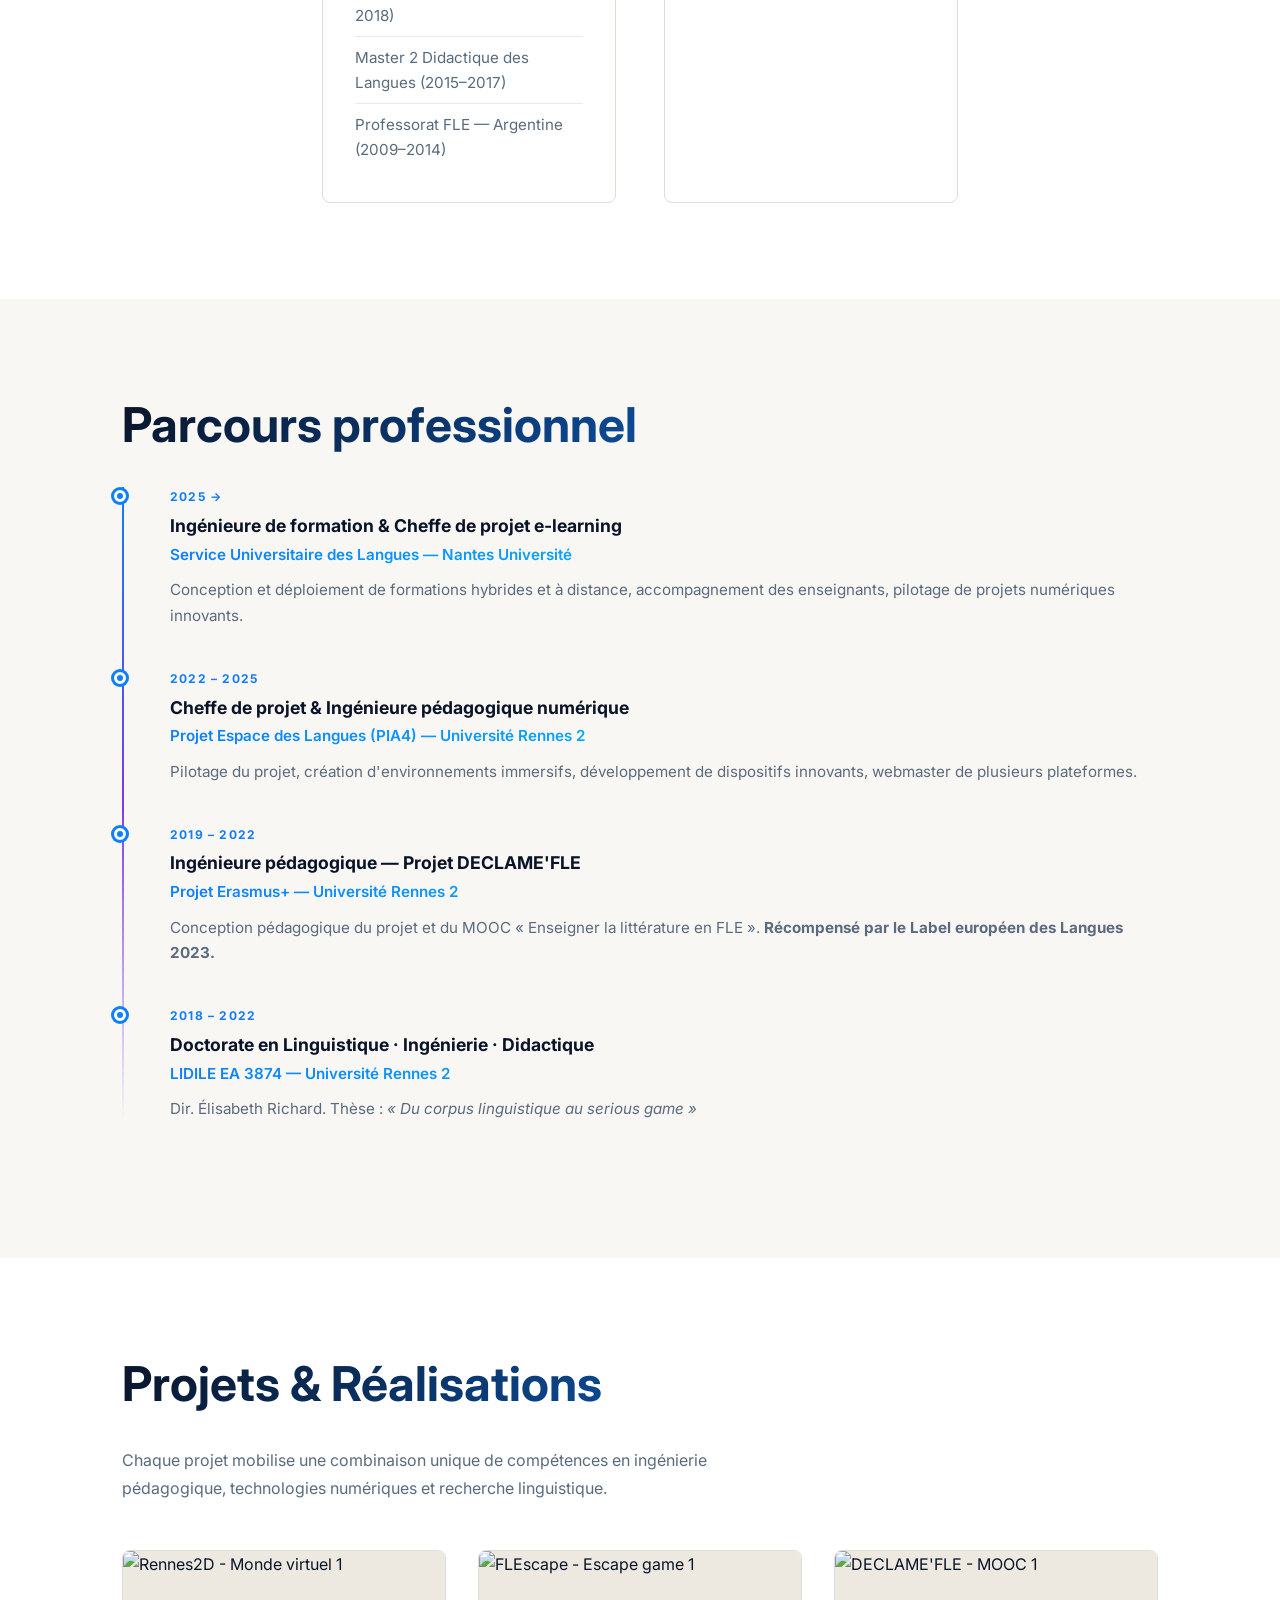
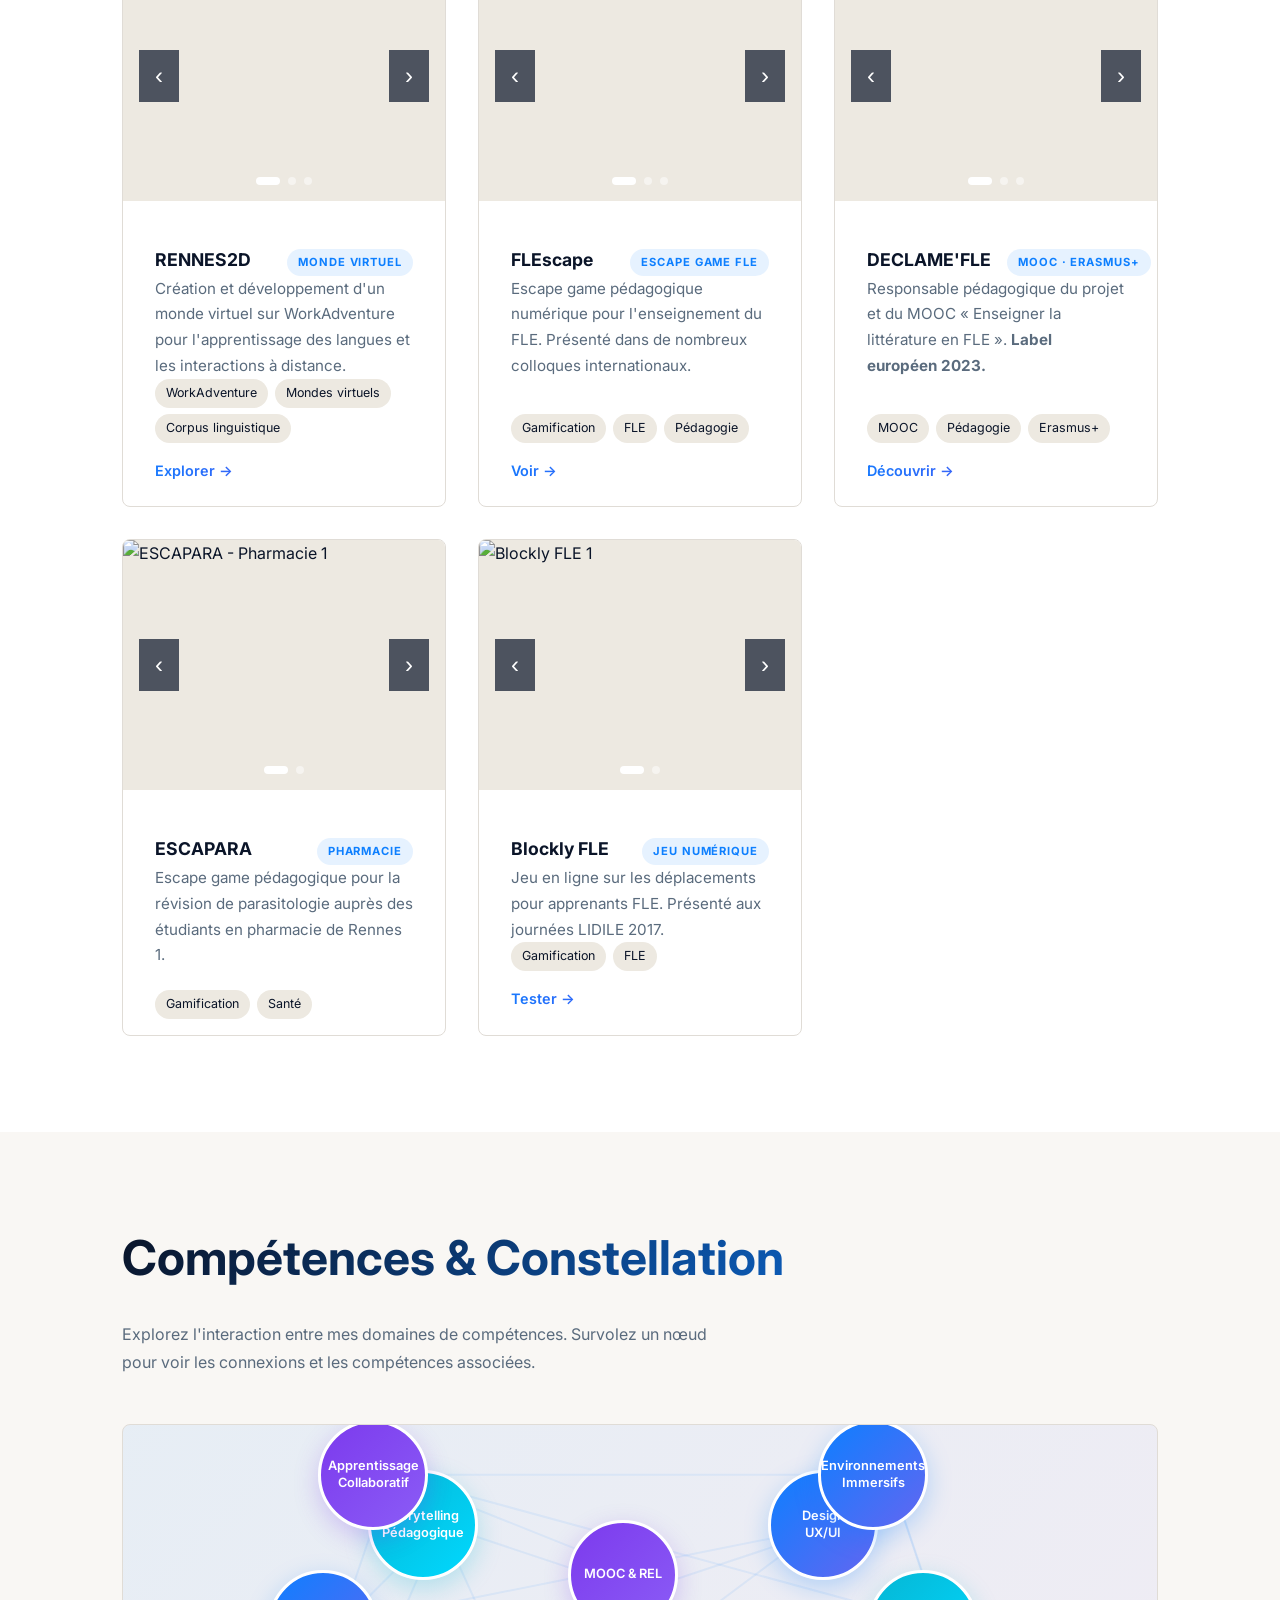
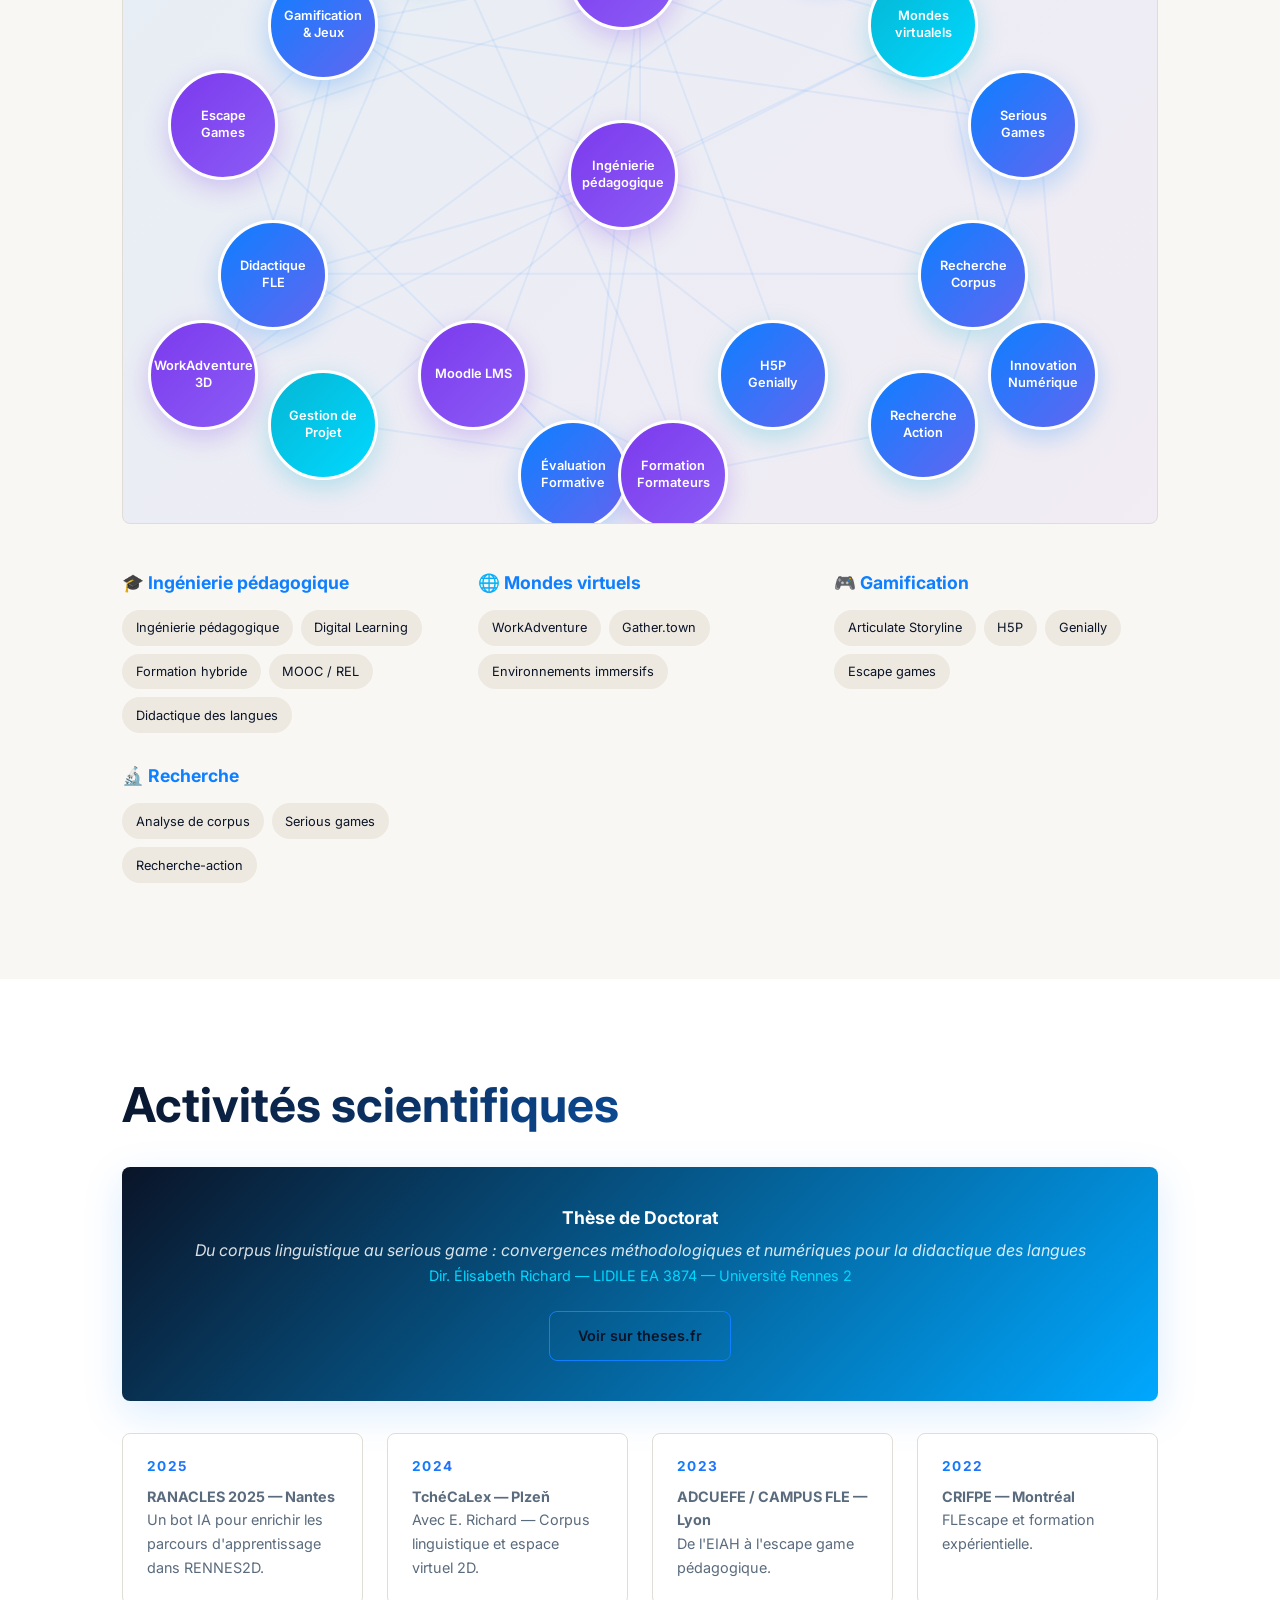
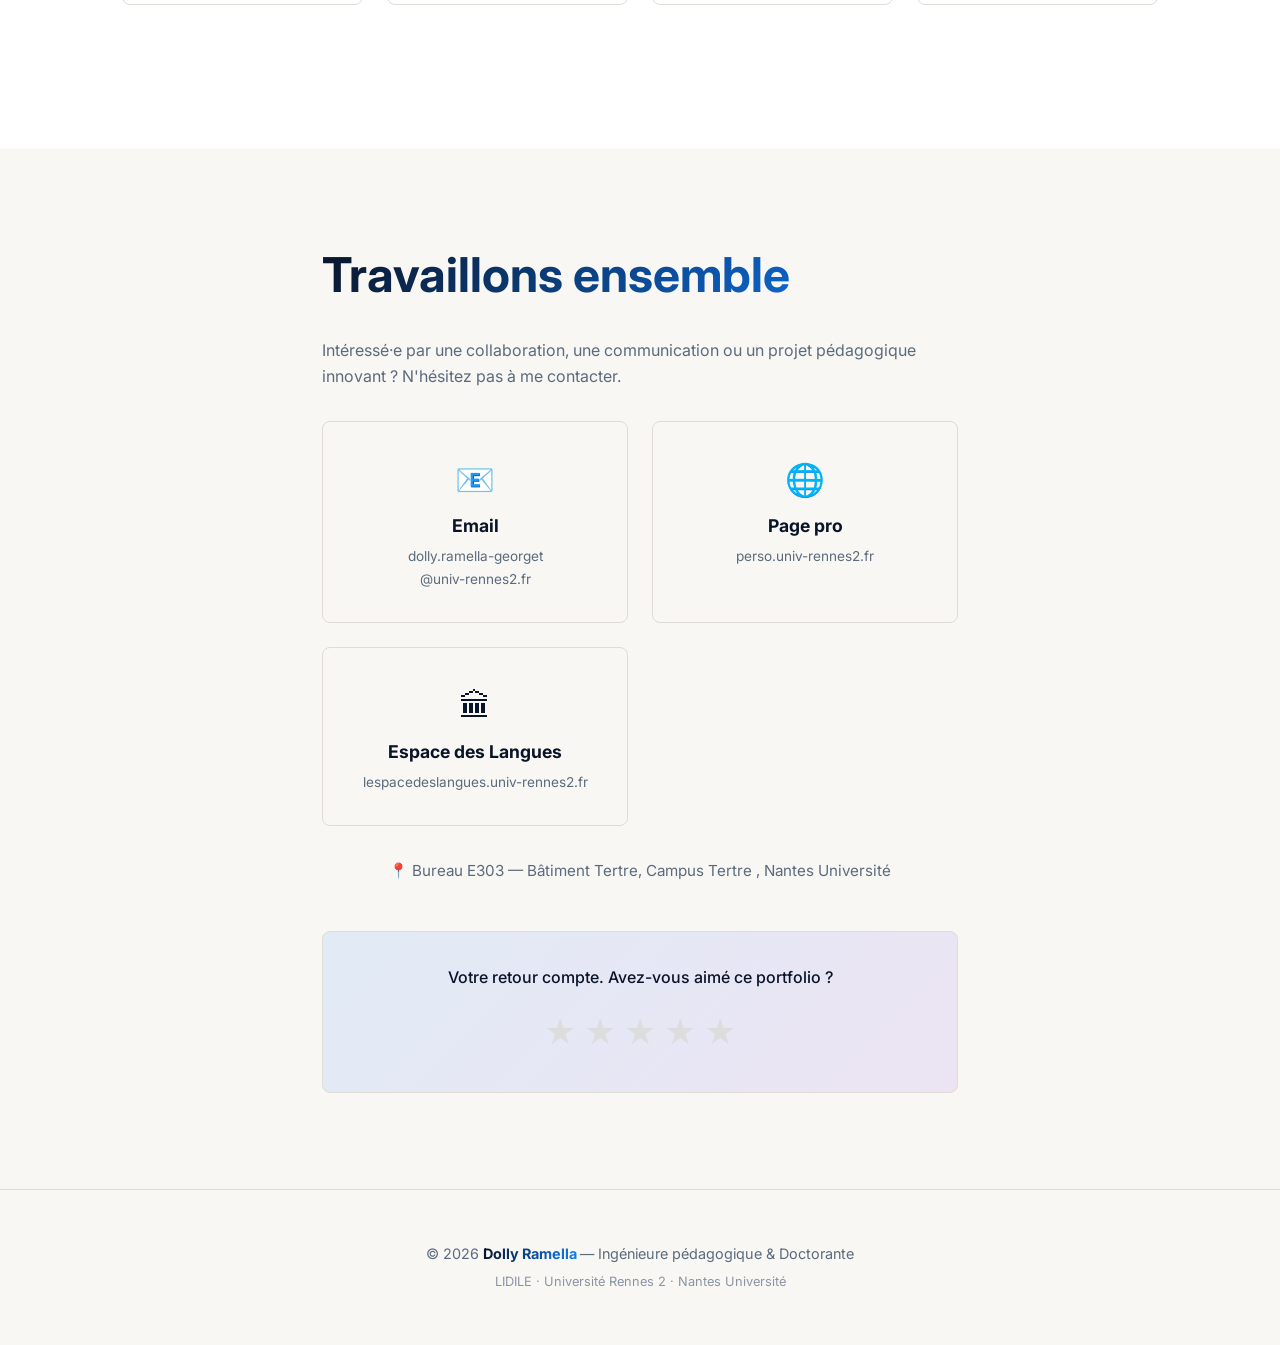
==== commit 367ea93d: "Update index.html" ====
--- a/index.html
+++ b/index.html
@@ -14,7 +14,7 @@
   <!-- HEADER -->
   <header id="header">
     <nav class="navbar">
-      <a href="#hero" class="logo">DRG</a>
+      <a href="#hero" class="logo">DR</a>
       <ul class="nav-links">
         <li><a href="#about">À propos</a></li>
         <li><a href="#parcours">Parcours</a></li>
@@ -39,7 +39,7 @@
   <section id="hero" class="hero">
     <div class="container hero-container">
       <div class="hero-content">
-        <p class="hero-eyebrow">Ingénieure pédagogique · Doctorante</p>
+        <p class="hero-eyebrow">Ingénieure pédagogique numérique · Cheffe de projet · Doctorante</p>
         <h1 class="hero-title">Dolly<br>Ramella</h1>
         <p class="hero-subtitle">Je conçois des dispositifs d'apprentissage innovants : mondes virtuels, serious games, formations hybrides et didactique des langues.</p>
         <div class="hero-meta">
@@ -67,7 +67,7 @@
         <div class="hero-profile">
           <div class="profile-image">
             <img src="assets/photo.jpg" alt="Dolly Ramella" />
-            <div class="profile-badge">ingénieure pédagogique, doctorante, cheffe de projet</div>
+            <div class="profile-badge">Ingénieure pédagogique, doctorante, cheffe de projet</div>
           </div>
         </div>
         <div class="profile-glow"></div>
@@ -145,7 +145,7 @@
           <div class="timeline-dot"></div>
           <div class="timeline-content">
             <span class="timeline-year">2018 – 2022</span>
-            <h3>Doctorat en Linguistique · Ingénierie · Didactique</h3>
+            <h3>Doctorate en Linguistique · Ingénierie · Didactique</h3>
             <p class="timeline-org">LIDILE EA 3874 — Université Rennes 2</p>
             <p>Dir. Élisabeth Richard. Thèse : <em>« Du corpus linguistique au serious game »</em></p>
           </div>
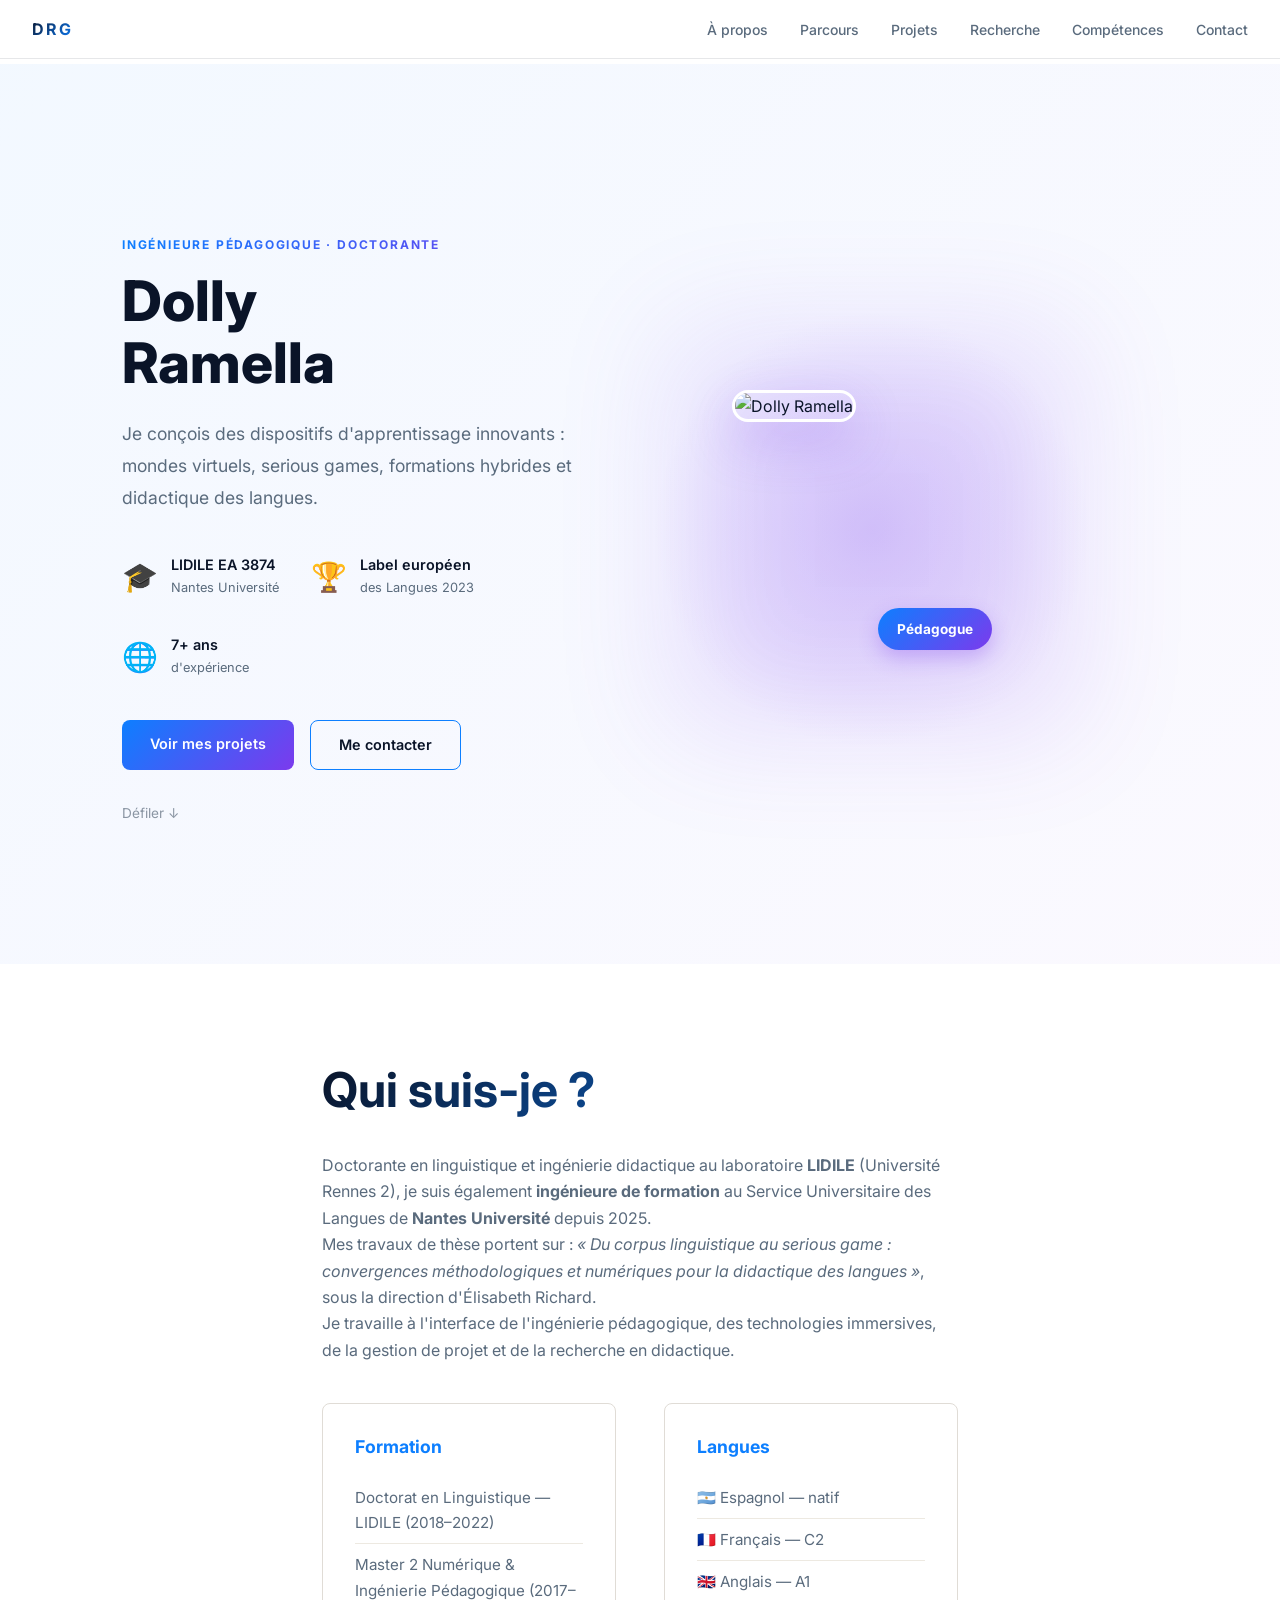
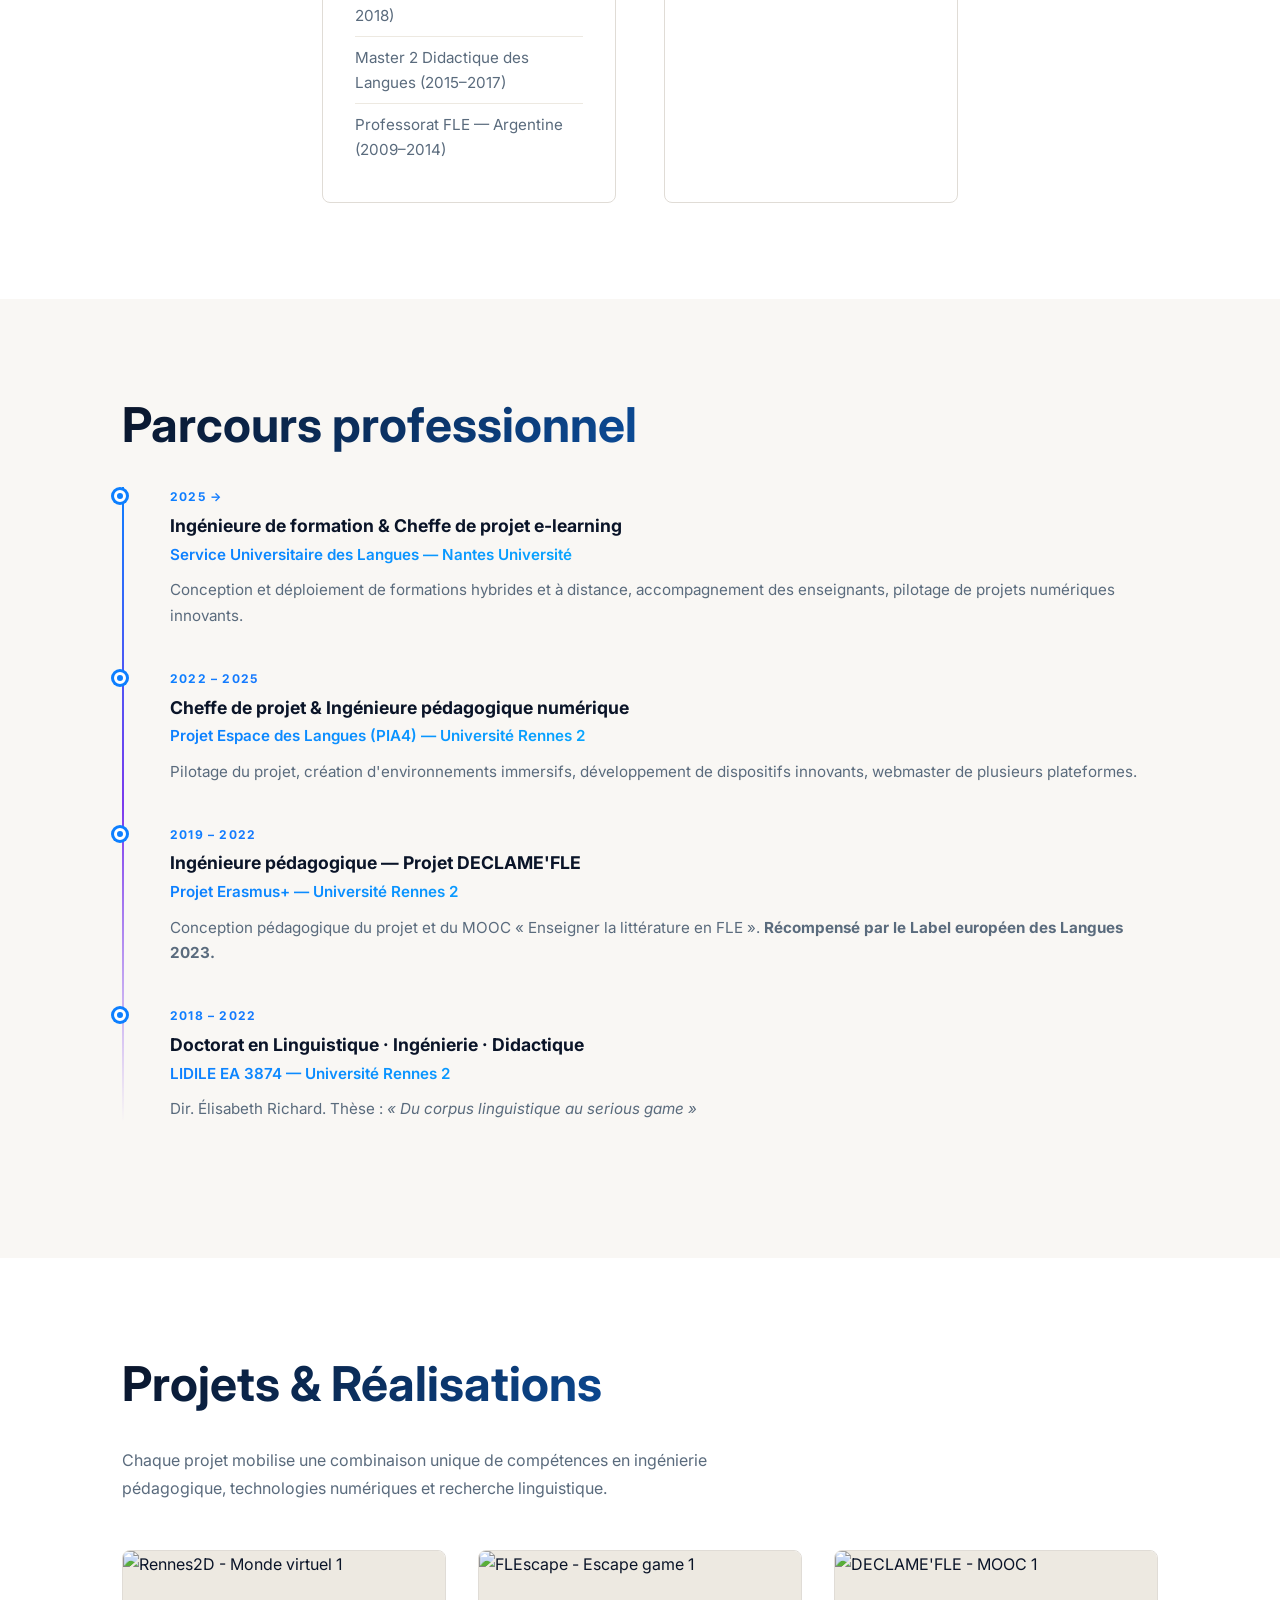
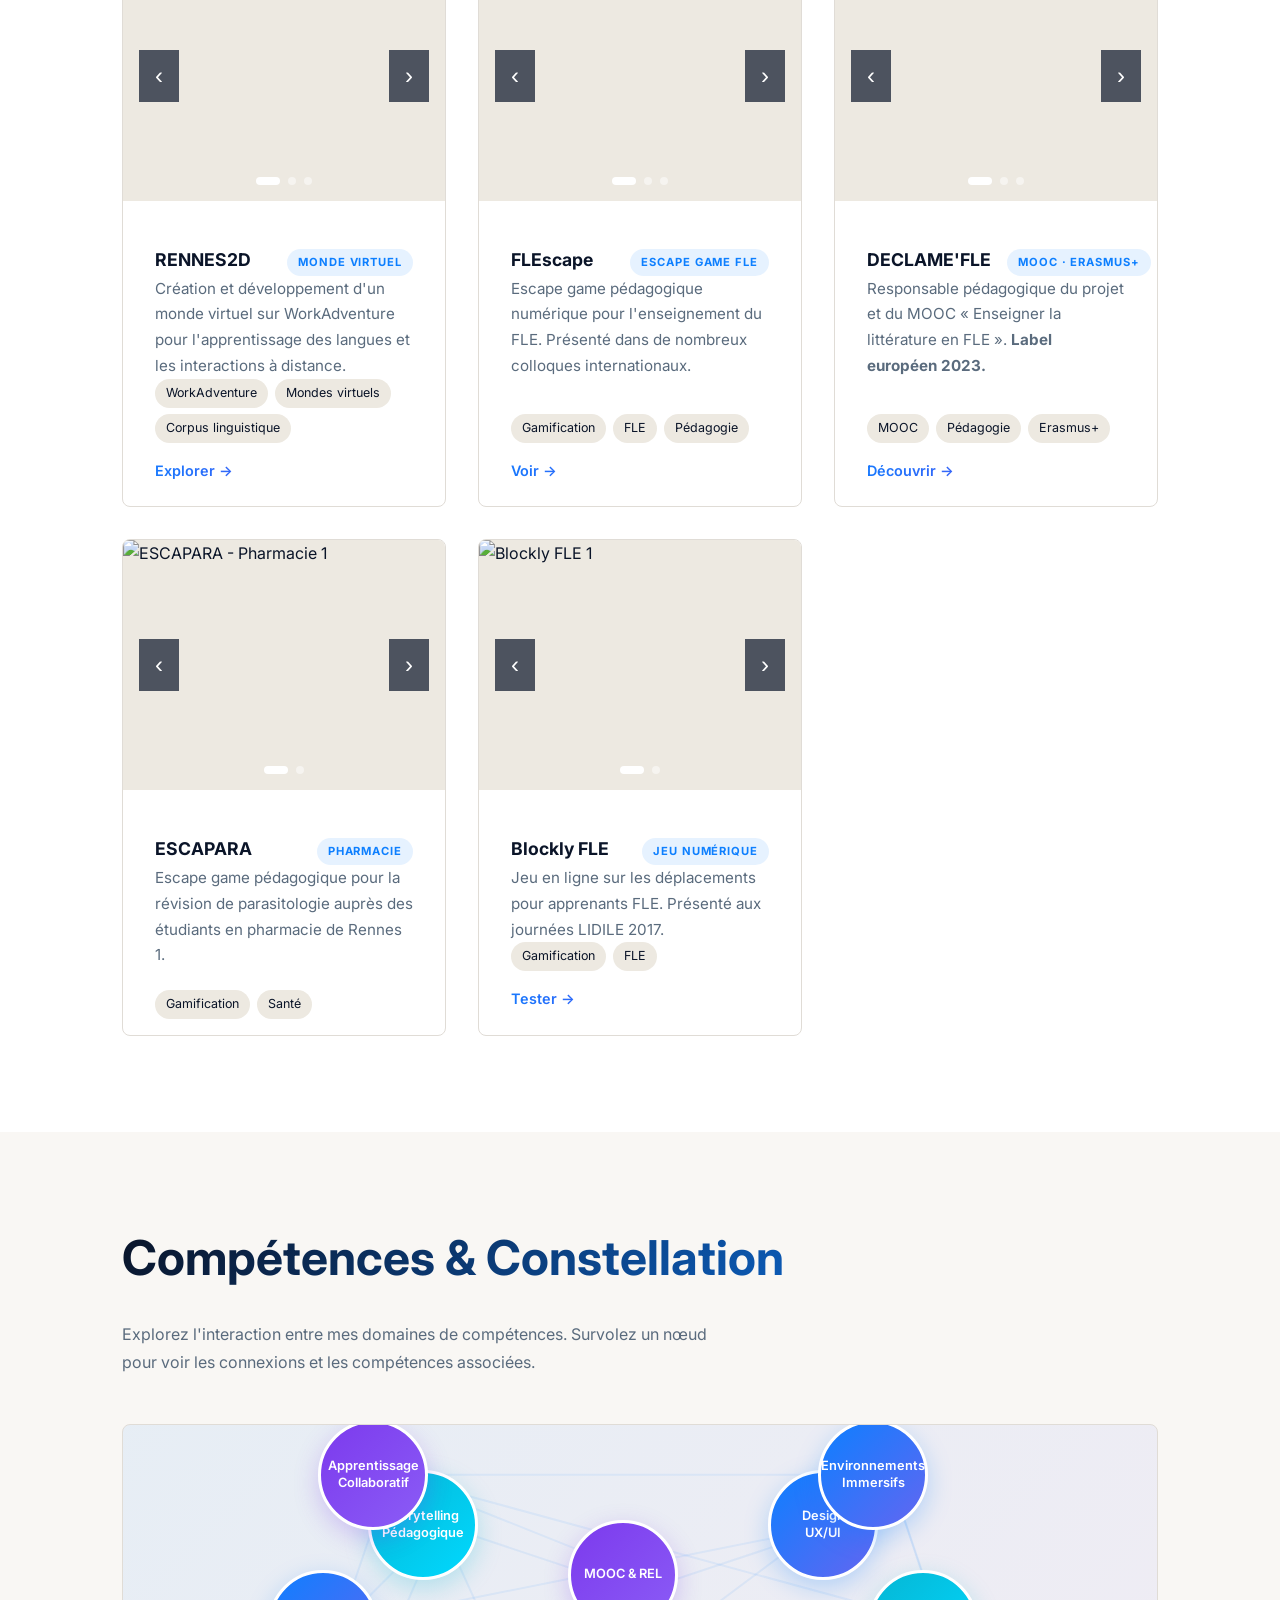
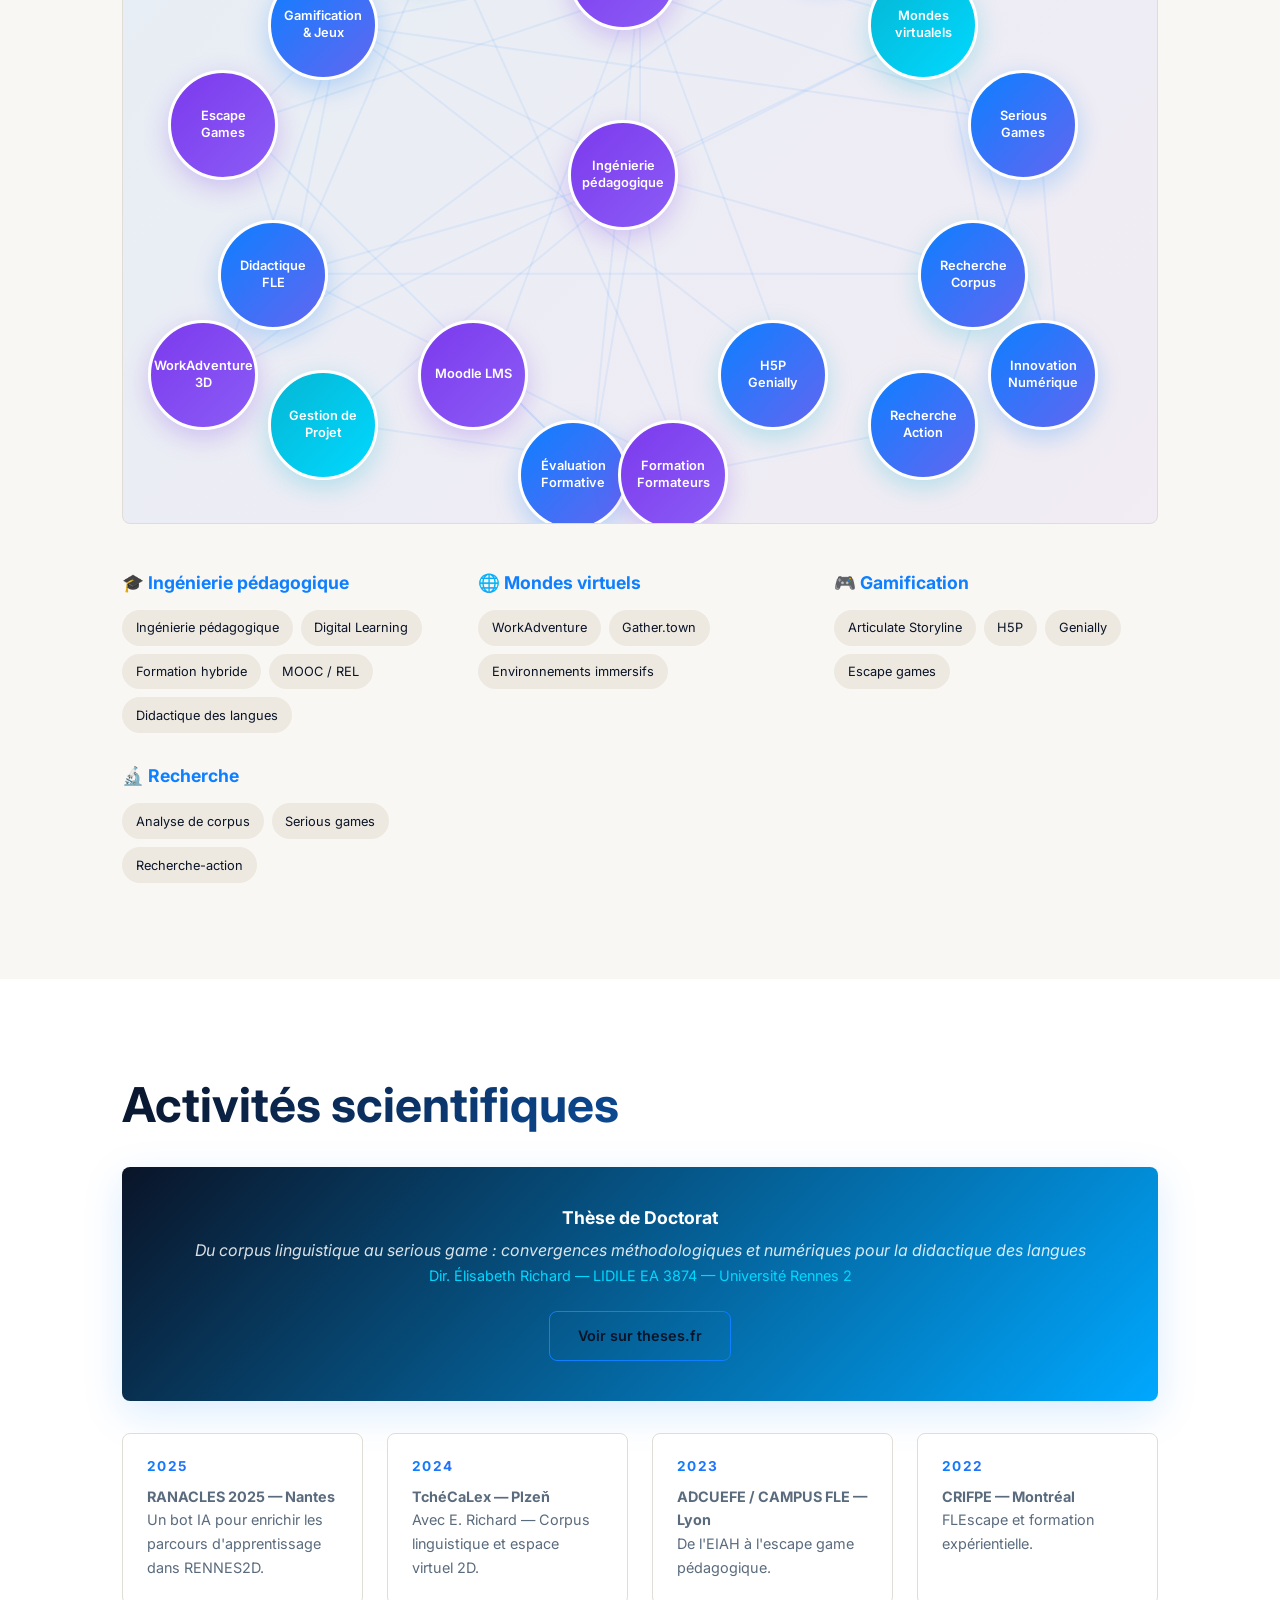
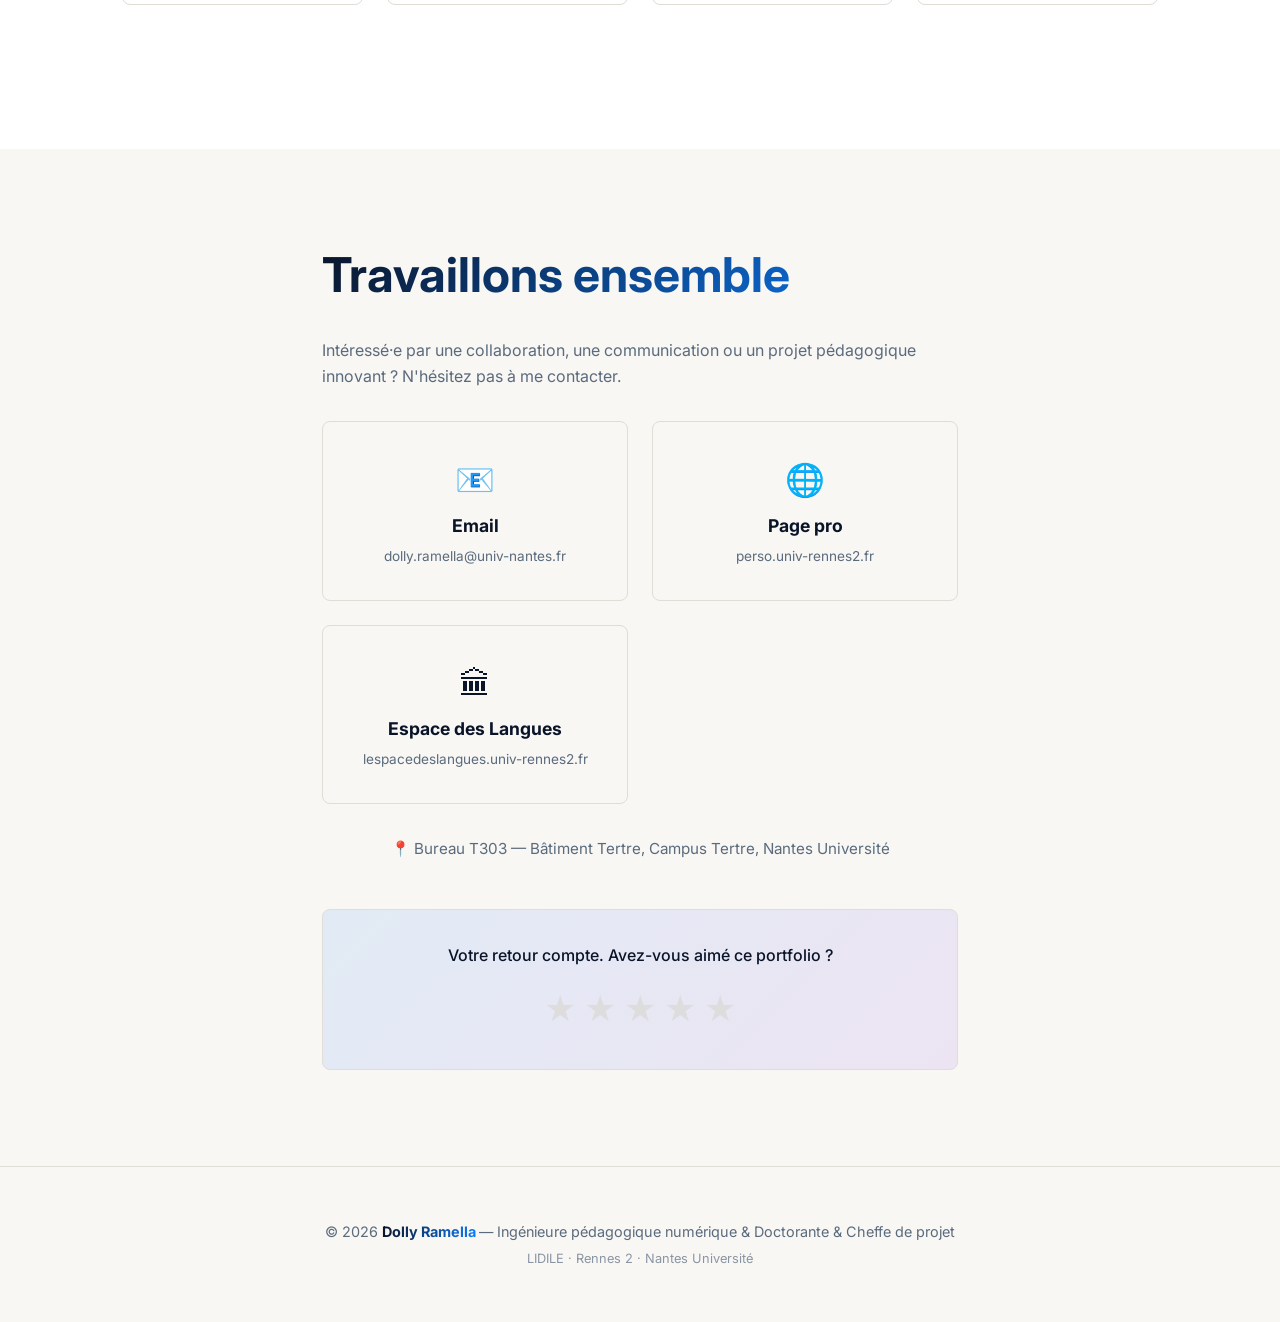
==== commit 0e9dbe96: "Update index.html" ====
--- a/index.html
+++ b/index.html
@@ -3,7 +3,7 @@
 <head>
   <meta charset="UTF-8">
   <meta name="viewport" content="width=device-width, initial-scale=1.0">
-  <title>Dolly Ramella | Portfolio</title>
+  <title>Dolly Ramella Georget | Portfolio</title>
   <link rel="stylesheet" href="style.css">
   <link rel="preconnect" href="https://fonts.googleapis.com">
   <link rel="preconnect" href="https://fonts.gstatic.com" crossorigin>
@@ -14,7 +14,7 @@
   <!-- HEADER -->
   <header id="header">
     <nav class="navbar">
-      <a href="#hero" class="logo">DR</a>
+      <a href="#hero" class="logo">DRG</a>
       <ul class="nav-links">
         <li><a href="#about">À propos</a></li>
         <li><a href="#parcours">Parcours</a></li>
@@ -39,13 +39,13 @@
   <section id="hero" class="hero">
     <div class="container hero-container">
       <div class="hero-content">
-        <p class="hero-eyebrow">Ingénieure pédagogique numérique · Cheffe de projet · Doctorante</p>
-        <h1 class="hero-title">Dolly<br>Ramella</h1>
+        <p class="hero-eyebrow">Ingénieure pédagogique · Doctorante</p>
+        <h1 class="hero-title">Dolly<br>Ramella  </h1>
         <p class="hero-subtitle">Je conçois des dispositifs d'apprentissage innovants : mondes virtuels, serious games, formations hybrides et didactique des langues.</p>
         <div class="hero-meta">
           <div class="meta-item">
             <span class="meta-icon">🎓</span>
-            <p>LIDILE <br><small>Université Rennes 2</small></p>
+            <p>LIDILE EA 3874<br><small>Nantes Université</small></p>
           </div>
           <div class="meta-item">
             <span class="meta-icon">🏆</span>
@@ -66,8 +66,8 @@
         <div class="hero-profile-bg"></div>
         <div class="hero-profile">
           <div class="profile-image">
-            <img src="assets/photo.jpg" alt="Dolly Ramella" />
-            <div class="profile-badge">Ingénieure pédagogique, doctorante, cheffe de projet</div>
+            <img src="/asset/photo.jpg" alt="Dolly Ramella" />
+            <div class="profile-badge">Pédagogue</div>
           </div>
         </div>
         <div class="profile-glow"></div>
@@ -98,7 +98,7 @@
           <ul>
             <li>🇦🇷 Espagnol — natif</li>
             <li>🇫🇷 Français — C2</li>
-            <li>🇬🇧 Anglais — A2</li>
+            <li>🇬🇧 Anglais — A1</li>
           </ul>
         </div>
       </div>
@@ -145,7 +145,7 @@
           <div class="timeline-dot"></div>
           <div class="timeline-content">
             <span class="timeline-year">2018 – 2022</span>
-            <h3>Doctorate en Linguistique · Ingénierie · Didactique</h3>
+            <h3>Doctorat en Linguistique · Ingénierie · Didactique</h3>
             <p class="timeline-org">LIDILE EA 3874 — Université Rennes 2</p>
             <p>Dir. Élisabeth Richard. Thèse : <em>« Du corpus linguistique au serious game »</em></p>
           </div>
@@ -426,10 +426,10 @@
       <p>Intéressé·e par une collaboration, une communication ou un projet pédagogique innovant ? N'hésitez pas à me contacter.</p>
 
       <div class="contact-grid">
-        <a href="mailto:dolly.ramella-georget@univ-rennes2.fr" class="contact-card">
+        <a href="mailto:dolly.ramella@univ-nantes.fr" class="contact-card">
           <span class="contact-emoji">📧</span>
           <h3>Email</h3>
-          <p>dolly.ramella-georget<br>@univ-rennes2.fr</p>
+          <p>dolly.ramella@univ-nantes.fr</p>
         </a>
         <a href="https://perso.univ-rennes2.fr/dolly.ramella-georget" target="_blank" class="contact-card">
           <span class="contact-emoji">🌐</span>
@@ -443,7 +443,7 @@
         </a>
       </div>
 
-      <p class="contact-location">📍 Bureau E303 — Bâtiment Tertre, Campus Tertre , Nantes Université</p>
+      <p class="contact-location">📍 Bureau T303 — Bâtiment Tertre, Campus Tertre, Nantes Université</p>
 
       <div class="rating-prompt">
         <p>Votre retour compte. Avez-vous aimé ce portfolio ?</p>
@@ -461,8 +461,8 @@
   <!-- FOOTER -->
   <footer class="footer">
     <div class="container">
-      <p>© 2026 <strong>Dolly Ramella </strong> — Ingénieure pédagogique &amp; Doctorante</p>
-      <p class="footer-meta">LIDILE · Université Rennes 2 · Nantes Université </p>
+      <p>© 2026 <strong>Dolly Ramella </strong> — Ingénieure pédagogique numérique &amp; Doctorante &amp; Cheffe de projet</p>
+      <p class="footer-meta">LIDILE · Rennes 2 · Nantes Université </p>
     </div>
   </footer>
 
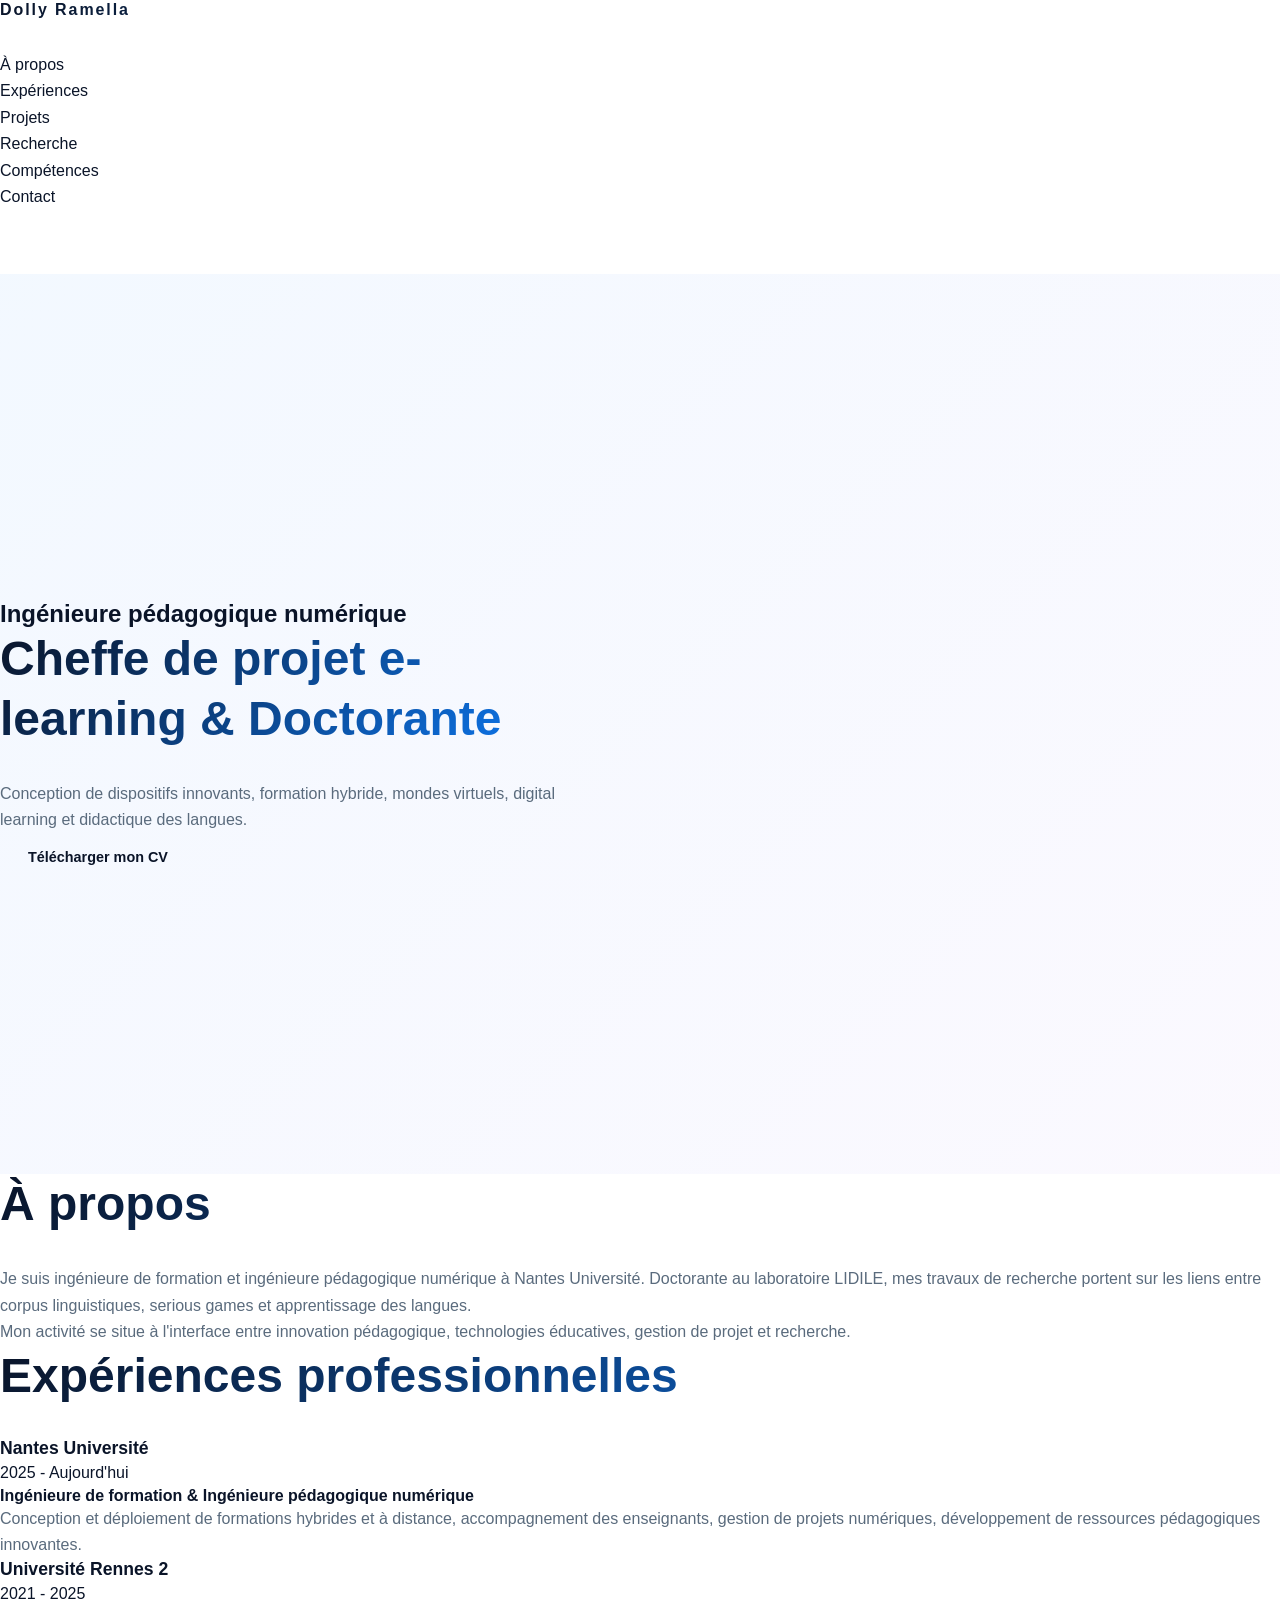
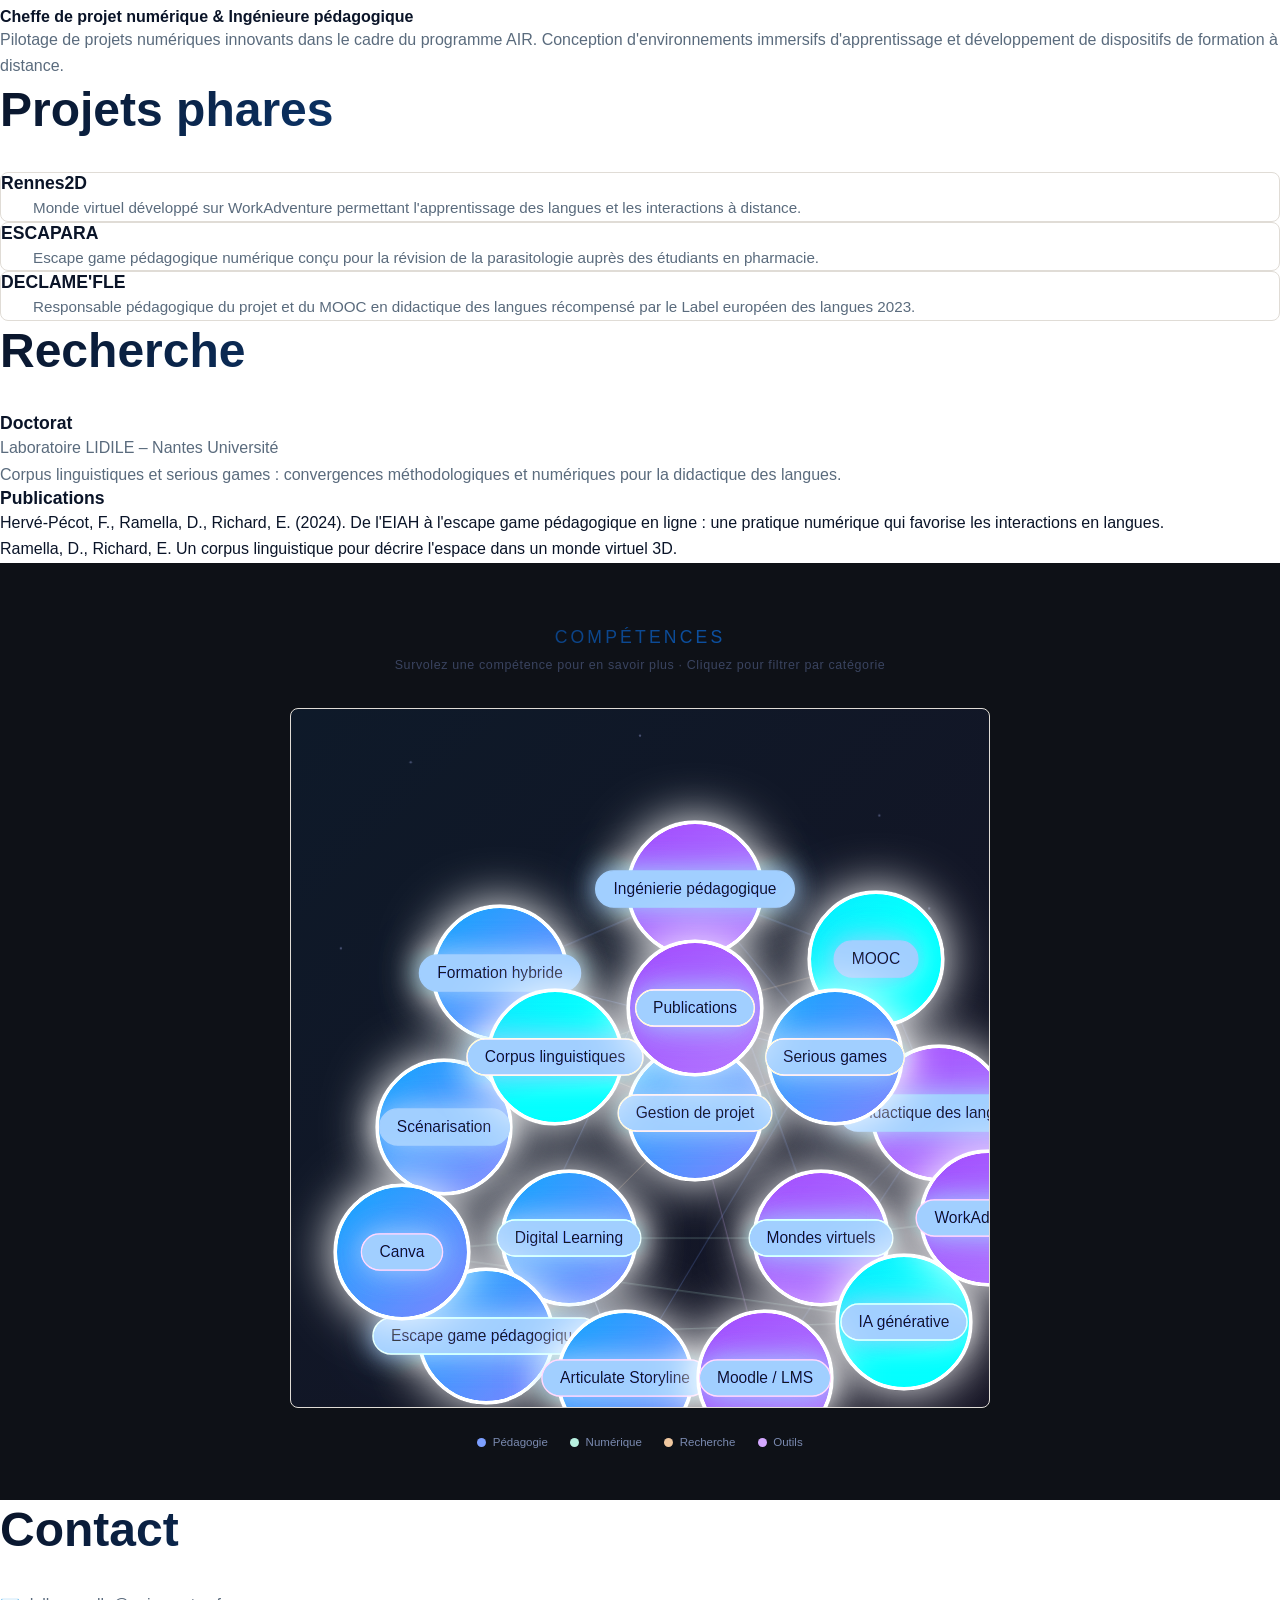
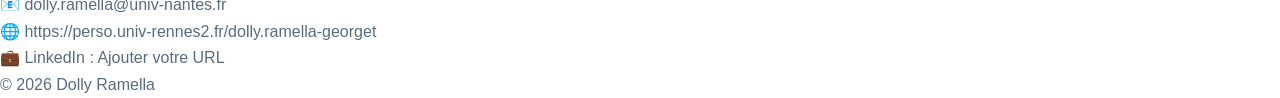
==== commit 62af5434: "Update index.html" ====
--- a/index.html
+++ b/index.html
@@ -1,471 +1,516 @@
 <!DOCTYPE html>
 <html lang="fr">
+
 <head>
   <meta charset="UTF-8">
   <meta name="viewport" content="width=device-width, initial-scale=1.0">
-  <title>Dolly Ramella Georget | Portfolio</title>
+  <title>Dolly Ramella | Portfolio</title>
+
   <link rel="stylesheet" href="style.css">
-  <link rel="preconnect" href="https://fonts.googleapis.com">
-  <link rel="preconnect" href="https://fonts.gstatic.com" crossorigin>
-  <link href="https://fonts.googleapis.com/css2?family=Inter:wght@300;400;500;600;700&display=swap" rel="stylesheet">
+  <link href="https://fonts.googleapis.com/css2?family=Poppins:wght@300;400;500;600;700&display=swap" rel="stylesheet">
+
+  <style>
+    /* ── Constellation de compétences ── */
+    #skills {
+      background: #0e1117;
+      padding: 4rem 1rem 3rem;
+    }
+
+    #skills h2 {
+      font-size: 1.1rem;
+      font-weight: 500;
+      letter-spacing: 0.18em;
+      text-transform: uppercase;
+      color: #7a8ab0;
+      margin-bottom: 0.4rem;
+      text-align: center;
+    }
+
+    .skills-subtitle {
+      font-size: 0.78rem;
+      color: #3a4460;
+      margin-bottom: 2rem;
+      text-align: center;
+      letter-spacing: 0.05em;
+    }
+
+    .constellation-wrapper {
+      position: relative;
+      width: min(700px, 100vw - 2rem);
+      aspect-ratio: 1 / 0.75;
+      margin: 0 auto;
+    }
+
+    .constellation-wrapper canvas {
+      position: absolute;
+      inset: 0;
+      width: 100%;
+      height: 100%;
+      pointer-events: none;
+    }
+
+    .nodes-layer {
+      position: absolute;
+      inset: 0;
+    }
+
+    .skill-node {
+      position: absolute;
+      transform: translate(-50%, -50%);
+      cursor: pointer;
+      transition: transform 0.2s ease;
+    }
+
+    .skill-node:hover {
+      transform: translate(-50%, -50%) scale(1.1);
+    }
+
+    .skill-node:hover .bubble {
+      box-shadow: 0 0 18px #7c9fff, 0 0 36px rgba(124,159,255,0.2);
+    }
+
+    .skill-node.active .bubble {
+      background: #7c9fff;
+      color: #0e1117;
+      box-shadow: 0 0 22px #7c9fff, 0 0 44px rgba(124,159,255,0.25);
+    }
+
+    .bubble {
+      background: #161b27;
+      border: 1.5px solid #3a4460;
+      border-radius: 999px;
+      padding: 0.45em 1.1em;
+      font-size: 0.78rem;
+      font-weight: 500;
+      font-family: 'Poppins', sans-serif;
+      color: #e8eaf6;
+      white-space: nowrap;
+      transition: background 0.25s, box-shadow 0.25s, border-color 0.25s, color 0.25s;
+      user-select: none;
+    }
+
+    .skill-node[data-cat="pédagogie"] .bubble { border-color: #7c9fff; }
+    .skill-node[data-cat="numérique"] .bubble { border-color: #b8f0e0; }
+    .skill-node[data-cat="recherche"] .bubble { border-color: #f0c8a0; }
+    .skill-node[data-cat="outils"]    .bubble { border-color: #d4a8ff; }
+
+    .skills-tooltip {
+      position: fixed;
+      background: #161b27;
+      border: 1px solid #3a4460;
+      border-radius: 10px;
+      padding: 0.8rem 1.1rem;
+      font-size: 0.78rem;
+      font-family: 'Poppins', sans-serif;
+      color: #e8eaf6;
+      max-width: 220px;
+      pointer-events: none;
+      opacity: 0;
+      transition: opacity 0.2s;
+      z-index: 1000;
+      box-shadow: 0 8px 32px rgba(0,0,0,0.4);
+      line-height: 1.5;
+    }
+
+    .skills-tooltip.visible { opacity: 1; }
+
+    .skills-tooltip strong {
+      color: #7c9fff;
+      display: block;
+      margin-bottom: 0.3em;
+    }
+
+    .skills-legend {
+      display: flex;
+      gap: 1.4rem;
+      flex-wrap: wrap;
+      justify-content: center;
+      margin-top: 1.6rem;
+    }
+
+    .legend-item {
+      display: flex;
+      align-items: center;
+      gap: 0.4rem;
+      font-size: 0.72rem;
+      font-family: 'Poppins', sans-serif;
+      color: #7a8ab0;
+      cursor: pointer;
+      transition: opacity 0.2s;
+    }
+
+    .legend-item:hover { opacity: 0.8; }
+
+    .legend-dot {
+      width: 9px;
+      height: 9px;
+      border-radius: 50%;
+      flex-shrink: 0;
+    }
+  </style>
 </head>
+
 <body>
 
-  <!-- HEADER -->
-  <header id="header">
-    <nav class="navbar">
-      <a href="#hero" class="logo">DRG</a>
-      <ul class="nav-links">
+  <header>
+    <nav>
+      <h2 class="logo">Dolly Ramella</h2>
+
+      <ul>
         <li><a href="#about">À propos</a></li>
-        <li><a href="#parcours">Parcours</a></li>
+        <li><a href="#experience">Expériences</a></li>
         <li><a href="#projects">Projets</a></li>
         <li><a href="#research">Recherche</a></li>
         <li><a href="#skills">Compétences</a></li>
         <li><a href="#contact">Contact</a></li>
       </ul>
-      <button class="burger" id="burger">☰</button>
     </nav>
-    <div class="nav-mobile" id="nav-mobile">
-      <a href="#about">À propos</a>
-      <a href="#parcours">Parcours</a>
-      <a href="#projects">Projets</a>
-      <a href="#research">Recherche</a>
-      <a href="#skills">Compétences</a>
-      <a href="#contact">Contact</a>
-    </div>
-  </header>
-
-  <!-- HERO -->
-  <section id="hero" class="hero">
-    <div class="container hero-container">
+
+    <section class="hero">
       <div class="hero-content">
-        <p class="hero-eyebrow">Ingénieure pédagogique · Doctorante</p>
-        <h1 class="hero-title">Dolly<br>Ramella  </h1>
-        <p class="hero-subtitle">Je conçois des dispositifs d'apprentissage innovants : mondes virtuels, serious games, formations hybrides et didactique des langues.</p>
-        <div class="hero-meta">
-          <div class="meta-item">
-            <span class="meta-icon">🎓</span>
-            <p>LIDILE EA 3874<br><small>Nantes Université</small></p>
-          </div>
-          <div class="meta-item">
-            <span class="meta-icon">🏆</span>
-            <p>Label européen<br><small>des Langues 2023</small></p>
-          </div>
-          <div class="meta-item">
-            <span class="meta-icon">🌐</span>
-            <p>7+ ans<br><small>d'expérience</small></p>
-          </div>
-        </div>
-        <div class="hero-cta">
-          <a href="#projects" class="btn btn-primary">Voir mes projets</a>
-          <a href="#contact" class="btn btn-secondary">Me contacter</a>
-        </div>
-        <p class="scroll-hint">Défiler ↓</p>
-      </div>
-      <div class="hero-profile-wrapper">
-        <div class="hero-profile-bg"></div>
-        <div class="hero-profile">
-          <div class="profile-image">
-            <img src="/asset/photo.jpg" alt="Dolly Ramella" />
-            <div class="profile-badge">Pédagogue</div>
-          </div>
-        </div>
-        <div class="profile-glow"></div>
-      </div>
-    </div>
-  </section>
-
-  <!-- À PROPOS -->
-  <section id="about" class="section reveal">
-    <div class="container container-sm">
-      <h2>Qui suis-je ?</h2>
-      <p>Doctorante en linguistique et ingénierie didactique au laboratoire <strong>LIDILE</strong> (Université Rennes 2), je suis également <strong>ingénieure de formation</strong> au Service Universitaire des Langues de <strong>Nantes Université</strong> depuis 2025.</p>
-      <p>Mes travaux de thèse portent sur : <em>« Du corpus linguistique au serious game : convergences méthodologiques et numériques pour la didactique des langues »</em>, sous la direction d'Élisabeth Richard.</p>
-      <p>Je travaille à l'interface de l'ingénierie pédagogique, des technologies immersives, de la gestion de projet et de la recherche en didactique.</p>
-      
-      <div class="about-grid">
-        <div class="about-card">
-          <h3>Formation</h3>
-          <ul>
-            <li>Doctorat en Linguistique — LIDILE (2018–2022)</li>
-            <li>Master 2 Numérique & Ingénierie Pédagogique (2017–2018)</li>
-            <li>Master 2 Didactique des Langues (2015–2017)</li>
-            <li>Professorat FLE — Argentine (2009–2014)</li>
-          </ul>
-        </div>
-        <div class="about-card">
-          <h3>Langues</h3>
-          <ul>
-            <li>🇦🇷 Espagnol — natif</li>
-            <li>🇫🇷 Français — C2</li>
-            <li>🇬🇧 Anglais — A1</li>
-          </ul>
-        </div>
-      </div>
-    </div>
-  </section>
-
-  <!-- PARCOURS / TIMELINE -->
-  <section id="parcours" class="section section-light reveal">
-    <div class="container">
-      <h2>Parcours professionnel</h2>
-      
-      <div class="timeline">
-        <div class="timeline-item">
-          <div class="timeline-dot"></div>
-          <div class="timeline-content">
-            <span class="timeline-year">2025 →</span>
-            <h3>Ingénieure de formation &amp; Cheffe de projet e-learning</h3>
-            <p class="timeline-org">Service Universitaire des Langues — Nantes Université</p>
-            <p>Conception et déploiement de formations hybrides et à distance, accompagnement des enseignants, pilotage de projets numériques innovants.</p>
-          </div>
-        </div>
-
-        <div class="timeline-item">
-          <div class="timeline-dot"></div>
-          <div class="timeline-content">
-            <span class="timeline-year">2022 – 2025</span>
-            <h3>Cheffe de projet &amp; Ingénieure pédagogique numérique</h3>
-            <p class="timeline-org">Projet Espace des Langues (PIA4) — Université Rennes 2</p>
-            <p>Pilotage du projet, création d'environnements immersifs, développement de dispositifs innovants, webmaster de plusieurs plateformes.</p>
-          </div>
-        </div>
-
-        <div class="timeline-item">
-          <div class="timeline-dot"></div>
-          <div class="timeline-content">
-            <span class="timeline-year">2019 – 2022</span>
-            <h3>Ingénieure pédagogique — Projet DECLAME'FLE</h3>
-            <p class="timeline-org">Projet Erasmus+ — Université Rennes 2</p>
-            <p>Conception pédagogique du projet et du MOOC « Enseigner la littérature en FLE ». <strong>Récompensé par le Label européen des Langues 2023.</strong></p>
-          </div>
-        </div>
-
-        <div class="timeline-item">
-          <div class="timeline-dot"></div>
-          <div class="timeline-content">
-            <span class="timeline-year">2018 – 2022</span>
-            <h3>Doctorat en Linguistique · Ingénierie · Didactique</h3>
-            <p class="timeline-org">LIDILE EA 3874 — Université Rennes 2</p>
-            <p>Dir. Élisabeth Richard. Thèse : <em>« Du corpus linguistique au serious game »</em></p>
-          </div>
-        </div>
-      </div>
-    </div>
-  </section>
-
-  <!-- PROJETS -->
-  <section id="projects" class="section reveal">
-    <div class="container">
-      <h2>Projets &amp; Réalisations</h2>
-      <p class="section-intro">Chaque projet mobilise une combinaison unique de compétences en ingénierie pédagogique, technologies numériques et recherche linguistique.</p>
-
-      <div class="projects-grid">
-
-        <div class="project-card" data-year="2022–2025" data-skills="mondes-virtuels,pedagogie,corpus">
-          <div class="carousel-container">
-            <div class="carousel">
-              <div class="carousel-slide active">
-                <img src="https://via.placeholder.com/400x250/0D7FFF/FFFFFF?text=Rennes2D+1" alt="Rennes2D - Monde virtuel 1">
-              </div>
-              <div class="carousel-slide">
-                <img src="https://via.placeholder.com/400x250/7C3AED/FFFFFF?text=Rennes2D+2" alt="Rennes2D - Monde virtuel 2">
-              </div>
-              <div class="carousel-slide">
-                <img src="https://via.placeholder.com/400x250/06B6D4/FFFFFF?text=Rennes2D+3" alt="Rennes2D - Monde virtuel 3">
-              </div>
-            </div>
-            <button class="carousel-btn prev" aria-label="Image précédente">‹</button>
-            <button class="carousel-btn next" aria-label="Image suivante">›</button>
-            <div class="carousel-indicators">
-              <span class="indicator active" data-slide="0"></span>
-              <span class="indicator" data-slide="1"></span>
-              <span class="indicator" data-slide="2"></span>
-            </div>
-          </div>
-
-          <div class="project-header">
-            <h3>RENNES2D</h3>
-            <span class="project-badge">Monde virtuel</span>
-          </div>
-          <p>Création et développement d'un monde virtuel sur WorkAdventure pour l'apprentissage des langues et les interactions à distance.</p>
-          <div class="project-skills">
-            <span>WorkAdventure</span>
-            <span>Mondes virtuels</span>
-            <span>Corpus linguistique</span>
-          </div>
-          <a href="https://lespacedeslangues.univ-rennes2.fr" target="_blank" class="project-link">Explorer →</a>
-        </div>
-
-        <div class="project-card" data-year="2019–2025" data-skills="gamification,pedagogie,fle">
-          <div class="carousel-container">
-            <div class="carousel">
-              <div class="carousel-slide active">
-                <img src="https://via.placeholder.com/400x250/00A8FF/FFFFFF?text=FLEscape+1" alt="FLEscape - Escape game 1">
-              </div>
-              <div class="carousel-slide">
-                <img src="https://via.placeholder.com/400x250/8B5CF6/FFFFFF?text=FLEscape+2" alt="FLEscape - Escape game 2">
-              </div>
-              <div class="carousel-slide">
-                <img src="https://via.placeholder.com/400x250/00D9FF/FFFFFF?text=FLEscape+3" alt="FLEscape - Escape game 3">
-              </div>
-            </div>
-            <button class="carousel-btn prev" aria-label="Image précédente">‹</button>
-            <button class="carousel-btn next" aria-label="Image suivante">›</button>
-            <div class="carousel-indicators">
-              <span class="indicator active" data-slide="0"></span>
-              <span class="indicator" data-slide="1"></span>
-              <span class="indicator" data-slide="2"></span>
-            </div>
-          </div>
-
-          <div class="project-header">
-            <h3>FLEscape</h3>
-            <span class="project-badge">Escape game FLE</span>
-          </div>
-          <p>Escape game pédagogique numérique pour l'enseignement du FLE. Présenté dans de nombreux colloques internationaux.</p>
-          <div class="project-skills">
-            <span>Gamification</span>
-            <span>FLE</span>
-            <span>Pédagogie</span>
-          </div>
-          <a href="https://flescape.hypotheses.org/" target="_blank" class="project-link">Voir →</a>
-        </div>
-
-        <div class="project-card" data-year="2019–2023" data-skills="mooc,pedagogie,erasmus">
-          <div class="carousel-container">
-            <div class="carousel">
-              <div class="carousel-slide active">
-                <img src="https://via.placeholder.com/400x250/7C3AED/FFFFFF?text=DECLAME+1" alt="DECLAME'FLE - MOOC 1">
-              </div>
-              <div class="carousel-slide">
-                <img src="https://via.placeholder.com/400x250/06B6D4/FFFFFF?text=DECLAME+2" alt="DECLAME'FLE - MOOC 2">
-              </div>
-              <div class="carousel-slide">
-                <img src="https://via.placeholder.com/400x250/00A8FF/FFFFFF?text=DECLAME+3" alt="DECLAME'FLE - MOOC 3">
-              </div>
-            </div>
-            <button class="carousel-btn prev" aria-label="Image précédente">‹</button>
-            <button class="carousel-btn next" aria-label="Image suivante">›</button>
-            <div class="carousel-indicators">
-              <span class="indicator active" data-slide="0"></span>
-              <span class="indicator" data-slide="1"></span>
-              <span class="indicator" data-slide="2"></span>
-            </div>
-          </div>
-
-          <div class="project-header">
-            <h3>DECLAME'FLE</h3>
-            <span class="project-badge">MOOC · Erasmus+</span>
-          </div>
-          <p>Responsable pédagogique du projet et du MOOC « Enseigner la littérature en FLE ». <strong>Label européen 2023.</strong></p>
-          <div class="project-skills">
-            <span>MOOC</span>
-            <span>Pédagogie</span>
-            <span>Erasmus+</span>
-          </div>
-          <a href="https://declamefle.hypotheses.org/" target="_blank" class="project-link">Découvrir →</a>
-        </div>
-
-        <div class="project-card" data-year="2019–2021" data-skills="gamification,sante">
-          <div class="carousel-container">
-            <div class="carousel">
-              <div class="carousel-slide active">
-                <img src="https://via.placeholder.com/400x250/00D9FF/FFFFFF?text=ESCAPARA+1" alt="ESCAPARA - Pharmacie 1">
-              </div>
-              <div class="carousel-slide">
-                <img src="https://via.placeholder.com/400x250/0D7FFF/FFFFFF?text=ESCAPARA+2" alt="ESCAPARA - Pharmacie 2">
-              </div>
-            </div>
-            <button class="carousel-btn prev" aria-label="Image précédente">‹</button>
-            <button class="carousel-btn next" aria-label="Image suivante">›</button>
-            <div class="carousel-indicators">
-              <span class="indicator active" data-slide="0"></span>
-              <span class="indicator" data-slide="1"></span>
-            </div>
-          </div>
-
-          <div class="project-header">
-            <h3>ESCAPARA</h3>
-            <span class="project-badge">Pharmacie</span>
-          </div>
-          <p>Escape game pédagogique pour la révision de parasitologie auprès des étudiants en pharmacie de Rennes 1.</p>
-          <div class="project-skills">
-            <span>Gamification</span>
-            <span>Santé</span>
-          </div>
-        </div>
-
-        <div class="project-card" data-year="2016–2018" data-skills="gamification,fle">
-          <div class="carousel-container">
-            <div class="carousel">
-              <div class="carousel-slide active">
-                <img src="https://via.placeholder.com/400x250/8B5CF6/FFFFFF?text=Blockly+1" alt="Blockly FLE 1">
-              </div>
-              <div class="carousel-slide">
-                <img src="https://via.placeholder.com/400x250/7C3AED/FFFFFF?text=Blockly+2" alt="Blockly FLE 2">
-              </div>
-            </div>
-            <button class="carousel-btn prev" aria-label="Image précédente">‹</button>
-            <button class="carousel-btn next" aria-label="Image suivante">›</button>
-            <div class="carousel-indicators">
-              <span class="indicator active" data-slide="0"></span>
-              <span class="indicator" data-slide="1"></span>
-            </div>
-          </div>
-
-          <div class="project-header">
-            <h3>Blockly FLE</h3>
-            <span class="project-badge">Jeu numérique</span>
-          </div>
-          <p>Jeu en ligne sur les déplacements pour apprenants FLE. Présenté aux journées LIDILE 2017.</p>
-          <div class="project-skills">
-            <span>Gamification</span>
-            <span>FLE</span>
-          </div>
-          <a href="https://dollyfle.lgeorget.eu/maze/maze.html?lang=fr&level=1&skin=2" target="_blank" class="project-link">Tester →</a>
-        </div>
-
-      </div>
-    </div>
-  </section>
-
-  <!-- COMPÉTENCES - CONSTELLATION -->
-  <section id="skills" class="section section-light reveal">
-    <div class="container">
-      <h2>Compétences &amp; Constellation</h2>
-      <p class="section-intro">Explorez l'interaction entre mes domaines de compétences. Survolez un nœud pour voir les connexions et les compétences associées.</p>
-
-      <div class="constellation-wrapper">
-        <svg class="constellation-svg" id="constellation-svg" viewBox="0 0 1000 700" preserveAspectRatio="xMidYMid meet"></svg>
-        <div class="constellation-nodes" id="constellation-nodes">
-          <!-- Nodes générés par JS -->
-        </div>
-      </div>
-
-      <div class="skills-grid">
-        <div class="skill-category">
-          <h3>🎓 Ingénierie pédagogique</h3>
-          <div class="skill-tags">
-            <span>Ingénierie pédagogique</span>
-            <span>Digital Learning</span>
-            <span>Formation hybride</span>
-            <span>MOOC / REL</span>
-            <span>Didactique des langues</span>
-          </div>
-        </div>
-
-        <div class="skill-category">
-          <h3>🌐 Mondes virtuels</h3>
-          <div class="skill-tags">
-            <span>WorkAdventure</span>
-            <span>Gather.town</span>
-            <span>Environnements immersifs</span>
-          </div>
-        </div>
-
-        <div class="skill-category">
-          <h3>🎮 Gamification</h3>
-          <div class="skill-tags">
-            <span>Articulate Storyline</span>
-            <span>H5P</span>
-            <span>Genially</span>
-            <span>Escape games</span>
-          </div>
-        </div>
-
-        <div class="skill-category">
-          <h3>🔬 Recherche</h3>
-          <div class="skill-tags">
-            <span>Analyse de corpus</span>
-            <span>Serious games</span>
-            <span>Recherche-action</span>
-          </div>
-        </div>
-      </div>
-    </div>
-  </section>
-
-  <!-- RECHERCHE -->
-  <section id="research" class="section reveal">
-    <div class="container">
-      <h2>Activités scientifiques</h2>
-      
-      <div class="research-featured">
-        <h3>Thèse de Doctorat</h3>
-        <p><em>Du corpus linguistique au serious game : convergences méthodologiques et numériques pour la didactique des langues</em></p>
-        <p class="research-meta">Dir. Élisabeth Richard — LIDILE EA 3874 — Université Rennes 2</p>
-        <a href="http://www.theses.fr/s217113" target="_blank" class="btn btn-secondary">Voir sur theses.fr</a>
-      </div>
-
-      <div class="research-grid">
-        <div class="research-item">
-          <h4>2025</h4>
-          <p><strong>RANACLES 2025 — Nantes</strong><br>Un bot IA pour enrichir les parcours d'apprentissage dans RENNES2D.</p>
-        </div>
-        <div class="research-item">
-          <h4>2024</h4>
-          <p><strong>TchéCaLex — Plzeň</strong><br>Avec E. Richard — Corpus linguistique et espace virtuel 2D.</p>
-        </div>
-        <div class="research-item">
-          <h4>2023</h4>
-          <p><strong>ADCUEFE / CAMPUS FLE — Lyon</strong><br>De l'EIAH à l'escape game pédagogique.</p>
-        </div>
-        <div class="research-item">
-          <h4>2022</h4>
-          <p><strong>CRIFPE — Montréal</strong><br>FLEscape et formation expérientielle.</p>
-        </div>
-      </div>
-    </div>
-  </section>
-
-  <!-- CONTACT -->
-  <section id="contact" class="section section-light reveal">
-    <div class="container container-sm">
-      <h2>Travaillons ensemble</h2>
-      <p>Intéressé·e par une collaboration, une communication ou un projet pédagogique innovant ? N'hésitez pas à me contacter.</p>
-
-      <div class="contact-grid">
-        <a href="mailto:dolly.ramella@univ-nantes.fr" class="contact-card">
-          <span class="contact-emoji">📧</span>
-          <h3>Email</h3>
-          <p>dolly.ramella@univ-nantes.fr</p>
-        </a>
-        <a href="https://perso.univ-rennes2.fr/dolly.ramella-georget" target="_blank" class="contact-card">
-          <span class="contact-emoji">🌐</span>
-          <h3>Page pro</h3>
-          <p>perso.univ-rennes2.fr</p>
-        </a>
-        <a href="https://lespacedeslangues.univ-rennes2.fr" target="_blank" class="contact-card">
-          <span class="contact-emoji">🏛</span>
-          <h3>Espace des Langues</h3>
-          <p>lespacedeslangues.univ-rennes2.fr</p>
+        <h1>Ingénieure pédagogique numérique</h1>
+        <h2>Cheffe de projet e-learning &amp; Doctorante</h2>
+        <p>
+          Conception de dispositifs innovants, formation hybride,
+          mondes virtuels, digital learning et didactique des langues.
+        </p>
+        <a href="assets/cv.pdf" class="btn" target="_blank">
+          Télécharger mon CV
         </a>
       </div>
-
-      <p class="contact-location">📍 Bureau T303 — Bâtiment Tertre, Campus Tertre, Nantes Université</p>
-
-      <div class="rating-prompt">
-        <p>Votre retour compte. Avez-vous aimé ce portfolio ?</p>
-        <div class="stars">
-          <span class="star" data-value="1">★</span>
-          <span class="star" data-value="2">★</span>
-          <span class="star" data-value="3">★</span>
-          <span class="star" data-value="4">★</span>
-          <span class="star" data-value="5">★</span>
-        </div>
-      </div>
-    </div>
+    </section>
+  </header>
+
+  <section id="about">
+    <h2>À propos</h2>
+    <p>
+      Je suis ingénieure de formation et ingénieure pédagogique numérique à Nantes Université.
+      Doctorante au laboratoire LIDILE, mes travaux de recherche portent sur les liens entre
+      corpus linguistiques, serious games et apprentissage des langues.
+    </p>
+    <p>
+      Mon activité se situe à l'interface entre innovation pédagogique,
+      technologies éducatives, gestion de projet et recherche.
+    </p>
   </section>
 
-  <!-- FOOTER -->
-  <footer class="footer">
-    <div class="container">
-      <p>© 2026 <strong>Dolly Ramella </strong> — Ingénieure pédagogique numérique &amp; Doctorante &amp; Cheffe de projet</p>
-      <p class="footer-meta">LIDILE · Rennes 2 · Nantes Université </p>
-    </div>
+  <section id="experience">
+    <h2>Expériences professionnelles</h2>
+
+    <div class="card">
+      <h3>Nantes Université</h3>
+      <span class="date">2025 - Aujourd'hui</span>
+      <h4>Ingénieure de formation &amp; Ingénieure pédagogique numérique</h4>
+      <p>
+        Conception et déploiement de formations hybrides et à distance,
+        accompagnement des enseignants, gestion de projets numériques,
+        développement de ressources pédagogiques innovantes.
+      </p>
+    </div>
+
+    <div class="card">
+      <h3>Université Rennes 2</h3>
+      <span class="date">2021 - 2025</span>
+      <h4>Cheffe de projet numérique &amp; Ingénieure pédagogique</h4>
+      <p>
+        Pilotage de projets numériques innovants dans le cadre du programme AIR.
+        Conception d'environnements immersifs d'apprentissage et développement
+        de dispositifs de formation à distance.
+      </p>
+    </div>
+  </section>
+
+  <section id="projects">
+    <h2>Projets phares</h2>
+
+    <div class="project-card">
+      <h3>Rennes2D</h3>
+      <p>
+        Monde virtuel développé sur WorkAdventure permettant
+        l'apprentissage des langues et les interactions à distance.
+      </p>
+    </div>
+
+    <div class="project-card">
+      <h3>ESCAPARA</h3>
+      <p>
+        Escape game pédagogique numérique conçu pour la révision
+        de la parasitologie auprès des étudiants en pharmacie.
+      </p>
+    </div>
+
+    <div class="project-card">
+      <h3>DECLAME'FLE</h3>
+      <p>
+        Responsable pédagogique du projet et du MOOC
+        en didactique des langues récompensé par le
+        Label européen des langues 2023.
+      </p>
+    </div>
+  </section>
+
+  <section id="research">
+    <h2>Recherche</h2>
+
+    <div class="card">
+      <h3>Doctorat</h3>
+      <p>Laboratoire LIDILE – Nantes Université</p>
+      <p>
+        Corpus linguistiques et serious games :
+        convergences méthodologiques et numériques
+        pour la didactique des langues.
+      </p>
+    </div>
+
+    <div class="card">
+      <h3>Publications</h3>
+      <ul>
+        <li>
+          Hervé-Pécot, F., Ramella, D., Richard, E. (2024).
+          De l'EIAH à l'escape game pédagogique en ligne :
+          une pratique numérique qui favorise les interactions en langues.
+        </li>
+        <li>
+          Ramella, D., Richard, E.
+          Un corpus linguistique pour décrire l'espace
+          dans un monde virtuel 3D.
+        </li>
+      </ul>
+    </div>
+  </section>
+
+  <!-- ══════════════════════════════════════════
+       SECTION COMPÉTENCES — Constellation interactive
+       ══════════════════════════════════════════ -->
+  <section id="skills">
+    <h2>Compétences</h2>
+    <p class="skills-subtitle">Survolez une compétence pour en savoir plus · Cliquez pour filtrer par catégorie</p>
+
+    <div class="constellation-wrapper" id="constellation-wrapper">
+      <canvas id="constellation-lines"></canvas>
+      <div class="nodes-layer" id="constellation-nodes"></div>
+    </div>
+
+    <div class="skills-legend" id="skills-legend"></div>
+  </section>
+
+  <div class="skills-tooltip" id="skills-tooltip"></div>
+  <!-- ══════════════════════════════════════════ -->
+
+  <section id="contact">
+    <h2>Contact</h2>
+    <p>📧 dolly.ramella@univ-nantes.fr</p>
+    <p>🌐 https://perso.univ-rennes2.fr/dolly.ramella-georget</p>
+    <p>💼 LinkedIn : Ajouter votre URL</p>
+  </section>
+
+  <footer>
+    <p>© 2026 Dolly Ramella</p>
   </footer>
 
   <script src="script.js"></script>
+
+  <!-- ══════════════════════════════════════════
+       SCRIPT CONSTELLATION
+       ══════════════════════════════════════════ -->
+  <script>
+  (function () {
+    const skills = [
+      // Pédagogie
+      { label: "Ingénierie pédagogique", cat: "pédagogie", desc: "Conception de dispositifs de formation innovants, sur mesure et centrés sur l'apprenant.", x: 50, y: 18 },
+      { label: "Formation hybride",      cat: "pédagogie", desc: "Articulation des modalités présentielle et distancielle pour une expérience cohérente.", x: 22, y: 30 },
+      { label: "MOOC",                   cat: "pédagogie", desc: "Responsable pédagogique du MOOC DECLAME'FLE, lauréat du Label européen des langues 2023.", x: 76, y: 28 },
+      { label: "Scénarisation",          cat: "pédagogie", desc: "Écriture de scénarios pédagogiques et storyboards pour modules e-learning.", x: 14, y: 52 },
+      { label: "Didactique des langues", cat: "pédagogie", desc: "Spécialiste de l'enseignement/apprentissage des langues via le numérique et les serious games.", x: 85, y: 50 },
+      // Numérique
+      { label: "Digital Learning",        cat: "numérique", desc: "Conception et déploiement de parcours e-learning complets, de l'analyse au déploiement.", x: 32, y: 68 },
+      { label: "Mondes virtuels",         cat: "numérique", desc: "Création de Rennes2D sur WorkAdventure : espace immersif pour l'apprentissage et la collaboration.", x: 68, y: 68 },
+      { label: "Escape game pédagogique", cat: "numérique", desc: "Conception d'ESCAPARA, escape game numérique pour la révision en pharmacie.", x: 20, y: 82 },
+      { label: "IA générative",           cat: "numérique", desc: "Intégration d'outils d'IA dans les pratiques pédagogiques et les workflows de conception.", x: 80, y: 80 },
+      // Outils
+      { label: "Articulate Storyline", cat: "outils", desc: "Création de modules e-learning interactifs avec animations et évaluations.", x: 40, y: 88 },
+      { label: "Moodle / LMS",         cat: "outils", desc: "Administration, structuration et suivi de formations sur plateformes LMS.", x: 60, y: 88 },
+      { label: "Canva",                cat: "outils", desc: "Design de supports visuels pédagogiques clairs et attractifs.", x: 8,  y: 70 },
+      { label: "WorkAdventure",        cat: "outils", desc: "Développement de campus virtuels 2D pour les interactions à distance.", x: 92, y: 65 },
+      // Recherche
+      { label: "Gestion de projet",    cat: "recherche", desc: "Pilotage de projets numériques complexes (AIR, Rennes2D, ESCAPARA).", x: 50, y: 50 },
+      { label: "Corpus linguistiques", cat: "recherche", desc: "Travaux doctoraux sur les corpus pour décrire les interactions dans les mondes virtuels.", x: 30, y: 42 },
+      { label: "Serious games",        cat: "recherche", desc: "Recherche sur la convergence méthodologique entre jeu sérieux et didactique.", x: 70, y: 42 },
+      { label: "Publications",         cat: "recherche", desc: "Co-auteure de travaux sur les EIAH, escape games et corpus linguistiques (LIDILE).", x: 50, y: 35 },
+    ];
+
+    const catColors = {
+      pédagogie: "#7c9fff",
+      numérique: "#b8f0e0",
+      recherche:  "#f0c8a0",
+      outils:     "#d4a8ff",
+    };
+
+    const catLabels = {
+      pédagogie: "Pédagogie",
+      numérique: "Numérique",
+      recherche:  "Recherche",
+      outils:     "Outils",
+    };
+
+    const connections = [
+      [0,16],[0,15],[0,1],[0,2],[0,6],[0,7],
+      [1,3],[1,15],[2,9],[2,4],
+      [3,11],[4,6],[4,10],
+      [5,9],[5,11],[5,6],[5,7],
+      [6,12],[7,8],[8,11],
+      [13,0],[13,5],[13,14],[13,15],[13,16],
+      [14,16],[15,16],[16,2],[10,13],[9,5],
+    ];
+
+    const wrapper = document.getElementById('constellation-wrapper');
+    const nodesEl = document.getElementById('constellation-nodes');
+    const canvas  = document.getElementById('constellation-lines');
+    const ctx     = canvas.getContext('2d');
+    const tooltip = document.getElementById('skills-tooltip');
+    const legendEl= document.getElementById('skills-legend');
+
+    let activeCategory = null;
+    let nodeEls = [];
+
+    function buildLegend() {
+      Object.entries(catLabels).forEach(([cat, label]) => {
+        const item = document.createElement('div');
+        item.className = 'legend-item';
+        item.innerHTML = '<div class="legend-dot" style="background:' + catColors[cat] + '"></div>' + label;
+        item.addEventListener('click', function () {
+          activeCategory = (activeCategory === cat) ? null : cat;
+          updateActive();
+          drawLines();
+        });
+        legendEl.appendChild(item);
+      });
+    }
+
+    function buildNodes() {
+      skills.forEach(function (s, i) {
+        const el = document.createElement('div');
+        el.className = 'skill-node';
+        el.dataset.cat = s.cat;
+        el.style.left = s.x + '%';
+        el.style.top  = s.y + '%';
+
+        const bubble = document.createElement('div');
+        bubble.className = 'bubble';
+        bubble.textContent = s.label;
+        el.appendChild(bubble);
+
+        el.addEventListener('mouseenter', function (e) { showTooltip(e, s); });
+        el.addEventListener('mousemove',  function (e) { moveTooltip(e); });
+        el.addEventListener('mouseleave', hideTooltip);
+        el.addEventListener('click', function () {
+          activeCategory = (activeCategory === s.cat) ? null : s.cat;
+          updateActive();
+          drawLines();
+        });
+
+        nodesEl.appendChild(el);
+        nodeEls.push(el);
+      });
+    }
+
+    function updateActive() {
+      nodeEls.forEach(function (el, i) {
+        if (!activeCategory || skills[i].cat === activeCategory) {
+          el.classList.add('active');
+        } else {
+          el.classList.remove('active');
+        }
+      });
+    }
+
+    function getNodeCenter(i) {
+      const el = nodeEls[i];
+      const wr = wrapper.getBoundingClientRect();
+      const nr = el.getBoundingClientRect();
+      return {
+        x: nr.left + nr.width  / 2 - wr.left,
+        y: nr.top  + nr.height / 2 - wr.top,
+      };
+    }
+
+    function drawLines() {
+      const W = wrapper.offsetWidth;
+      const H = wrapper.offsetHeight;
+      canvas.width  = W;
+      canvas.height = H;
+      ctx.clearRect(0, 0, W, H);
+
+      connections.forEach(function (pair) {
+        const a = pair[0], b = pair[1];
+        const ca = skills[a].cat;
+        const cb = skills[b].cat;
+        const relA = !activeCategory || ca === activeCategory;
+        const relB = !activeCategory || cb === activeCategory;
+        if (!relA && !relB) return;
+
+        const pa = getNodeCenter(a);
+        const pb = getNodeCenter(b);
+
+        ctx.beginPath();
+        ctx.moveTo(pa.x, pa.y);
+        ctx.lineTo(pb.x, pb.y);
+        ctx.strokeStyle = (relA && relB) ? catColors[ca] : 'rgba(150,150,180,1)';
+        ctx.globalAlpha = (relA && relB) ? 0.3 : 0.08;
+        ctx.lineWidth   = 1;
+        ctx.stroke();
+        ctx.globalAlpha = 1;
+      });
+
+      // Étoiles d'ambiance
+      ctx.fillStyle = 'rgba(180,190,255,0.35)';
+      [[120,40],[350,20],[590,80],[50,180],[640,150],[200,490],[500,470],[100,380],[650,350]].forEach(function (s) {
+        ctx.beginPath();
+        ctx.arc(s[0] * W / 700, s[1] * H / 525, 1.2, 0, Math.PI * 2);
+        ctx.fill();
+      });
+    }
+
+    function showTooltip(e, s) {
+      tooltip.innerHTML = '<strong>' + s.label + '</strong>' + s.desc;
+      tooltip.classList.add('visible');
+      moveTooltip(e);
+    }
+
+    function moveTooltip(e) {
+      var pad = 16;
+      var left = e.clientX + pad;
+      var top  = e.clientY + pad;
+      if (left + 240 > window.innerWidth)  left = e.clientX - 240 - pad;
+      if (top  + 110 > window.innerHeight) top  = e.clientY - 110 - pad;
+      tooltip.style.left = left + 'px';
+      tooltip.style.top  = top  + 'px';
+    }
+
+    function hideTooltip() {
+      tooltip.classList.remove('visible');
+    }
+
+    function init() {
+      buildLegend();
+      buildNodes();
+      updateActive();
+      requestAnimationFrame(drawLines);
+    }
+
+    window.addEventListener('resize', function () {
+      requestAnimationFrame(drawLines);
+    });
+
+    // Attendre que la page soit prête
+    if (document.readyState === 'loading') {
+      document.addEventListener('DOMContentLoaded', init);
+    } else {
+      init();
+    }
+  })();
+  </script>
+  <!-- ══════════════════════════════════════════ -->
+
 </body>
 </html>
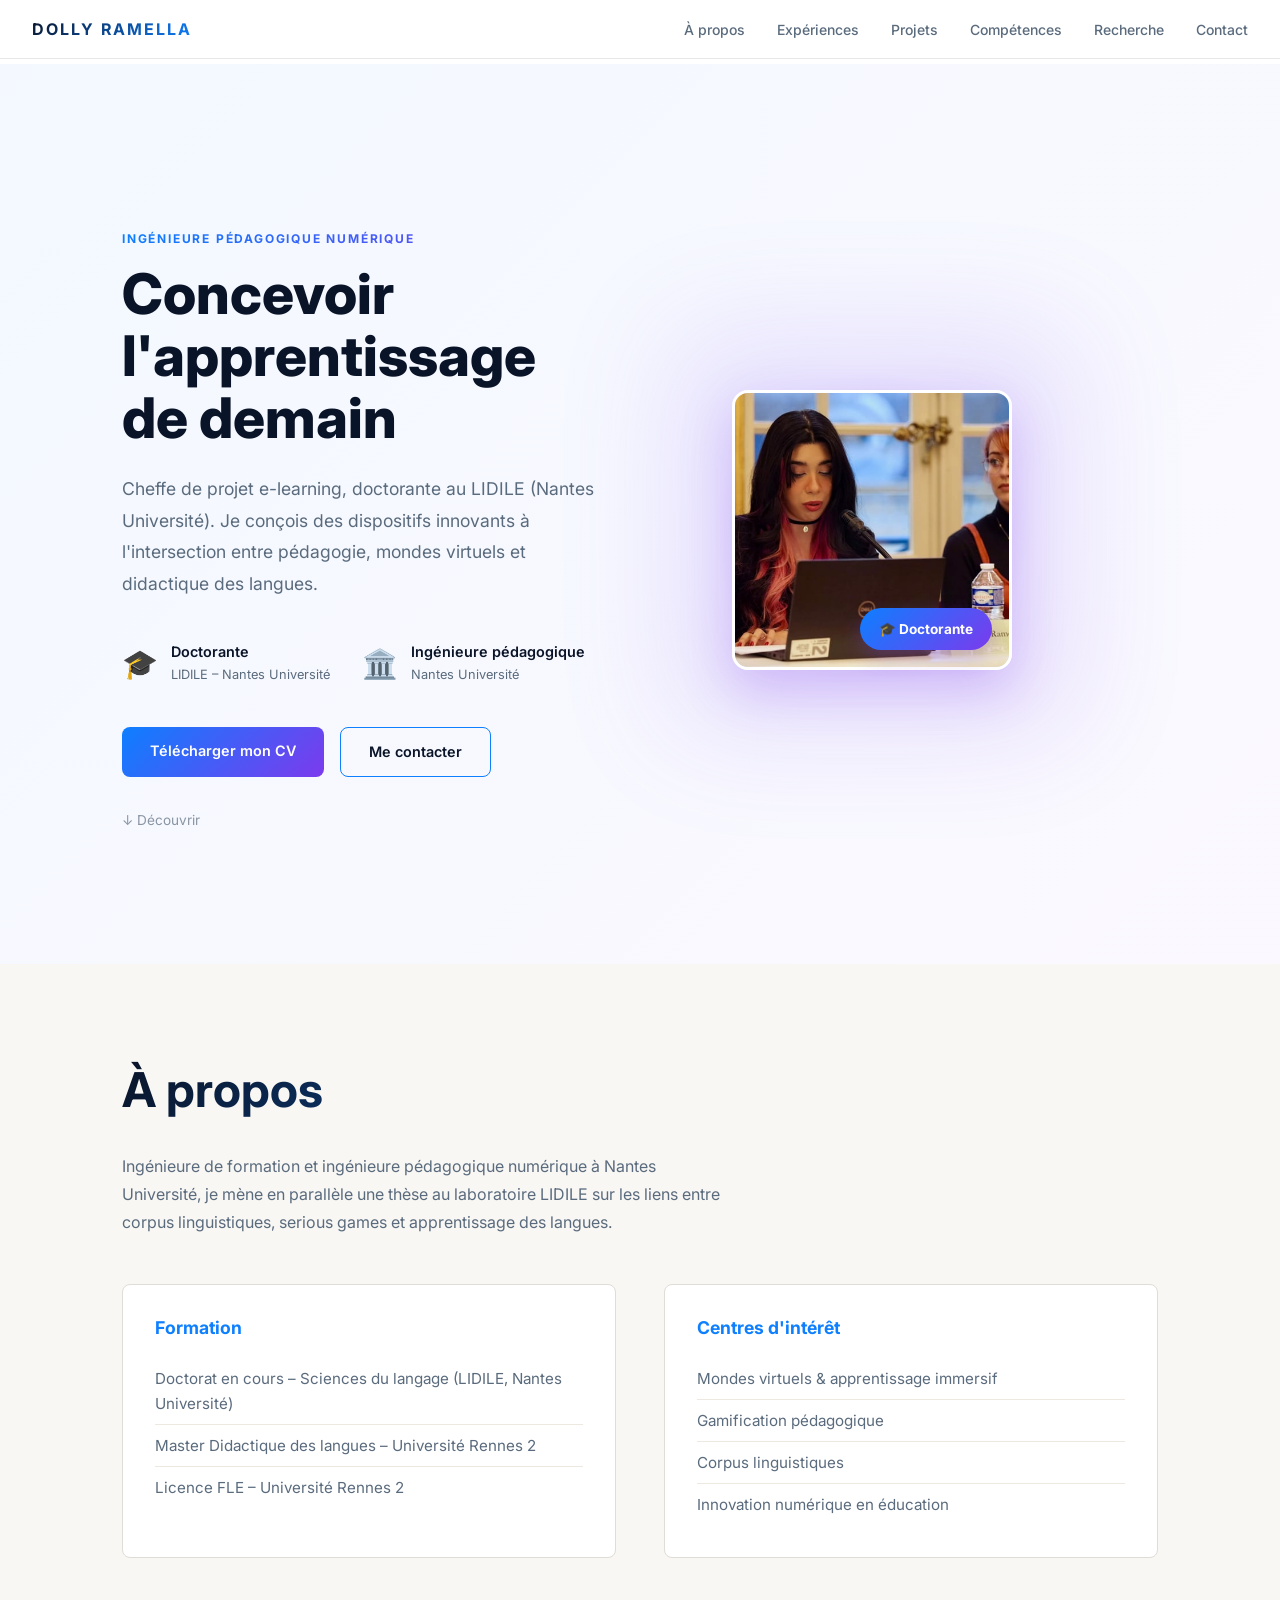
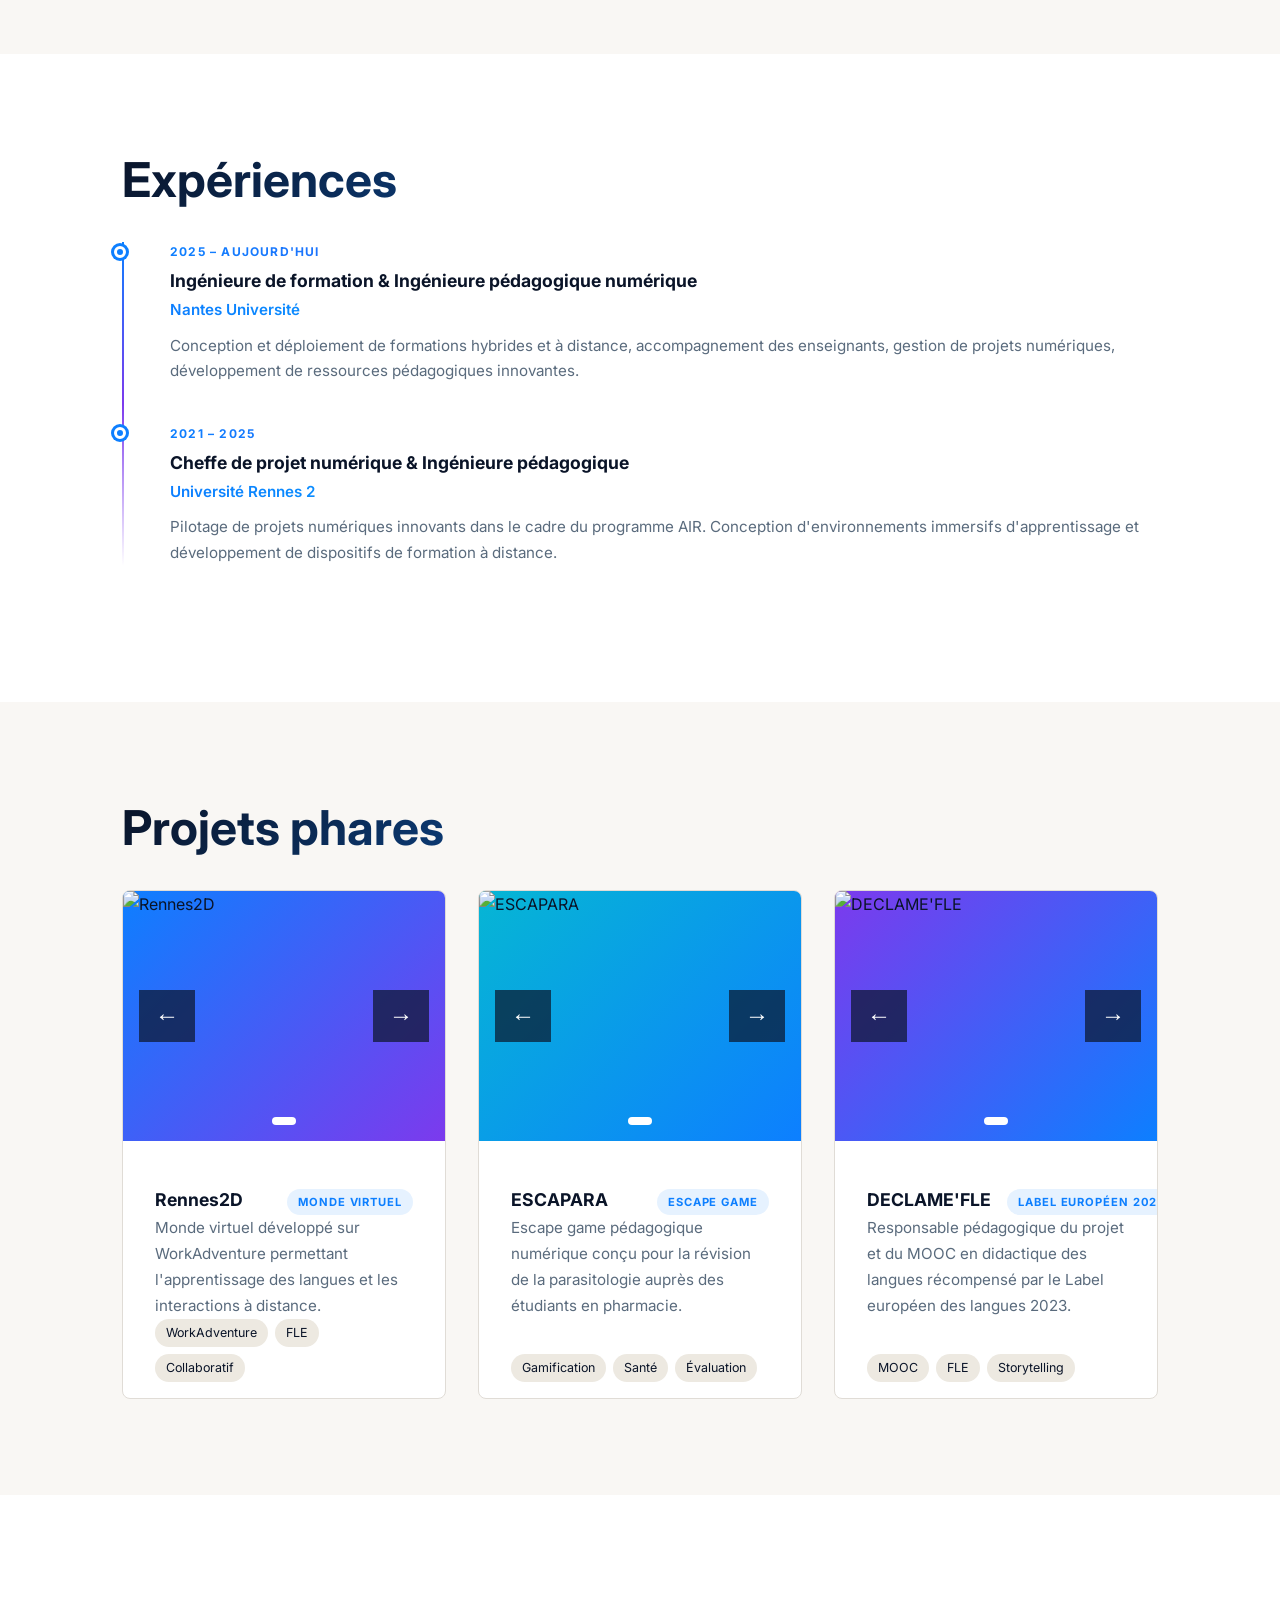
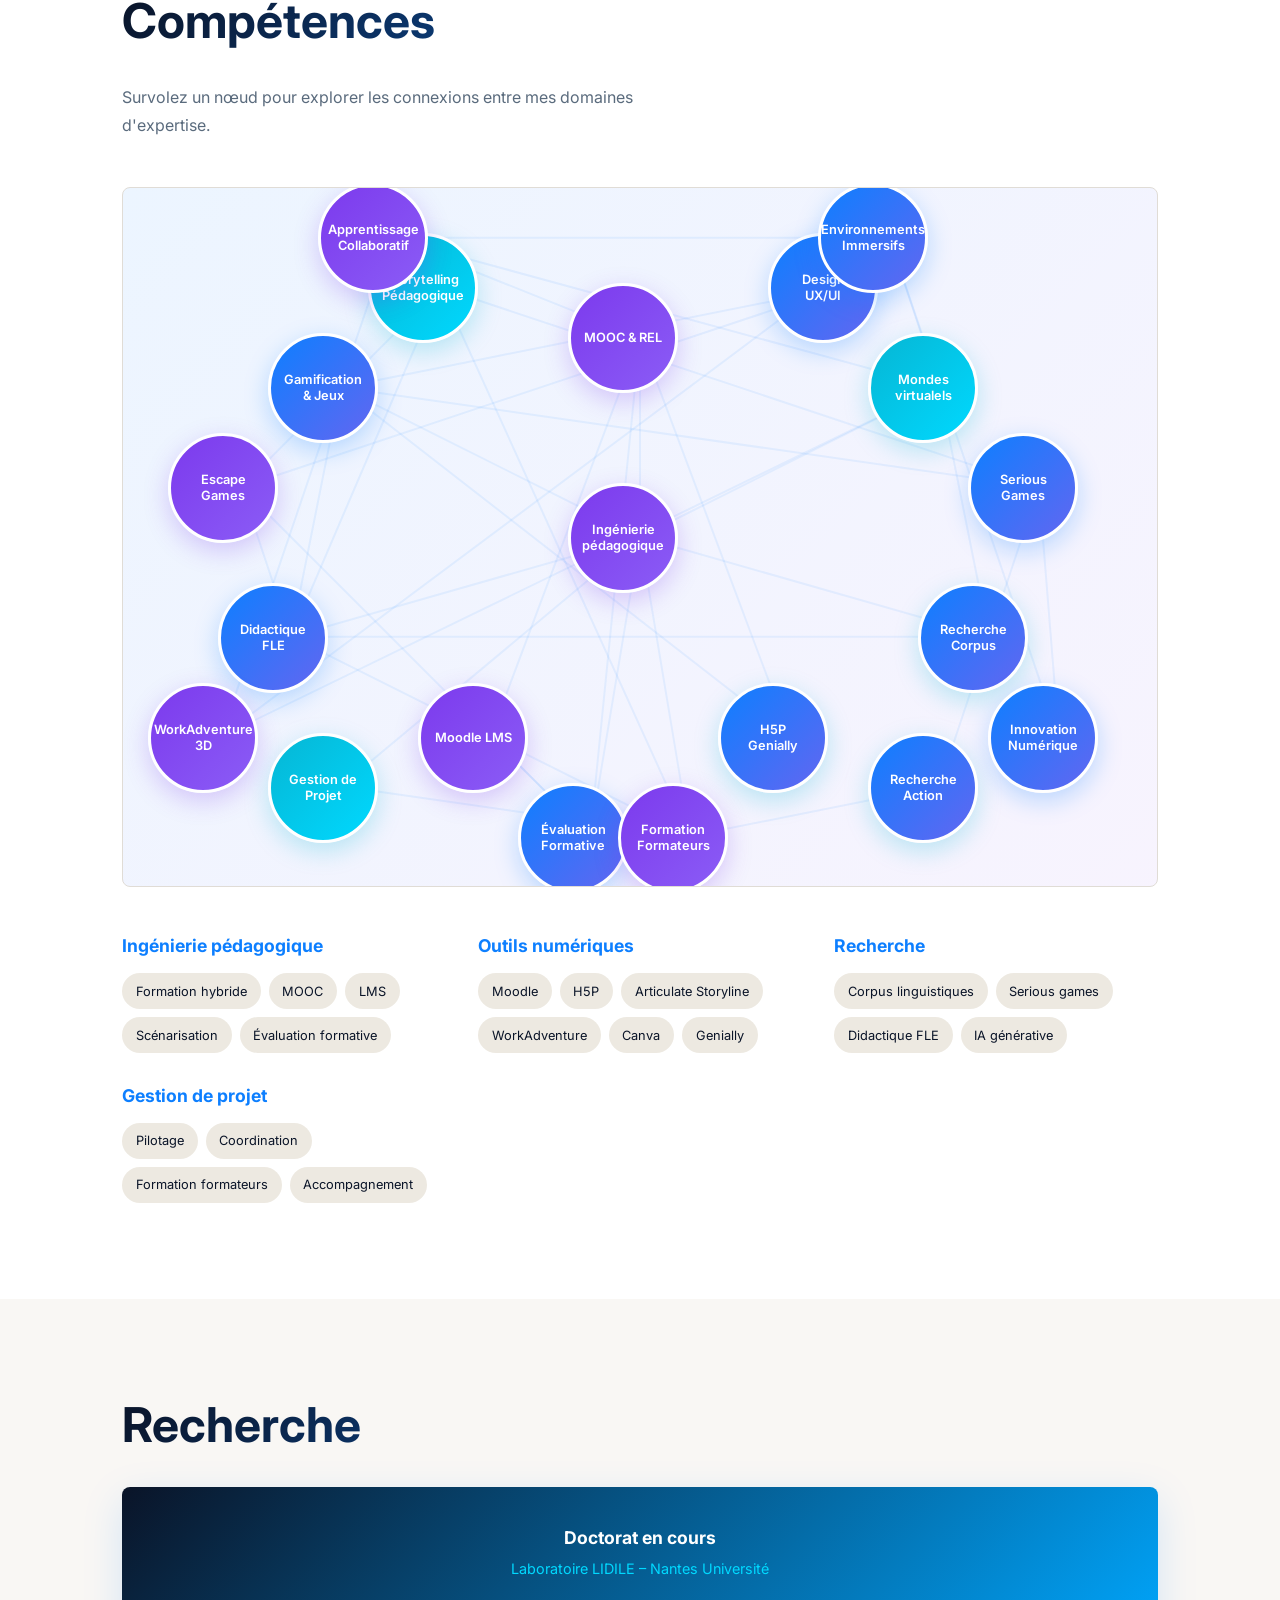
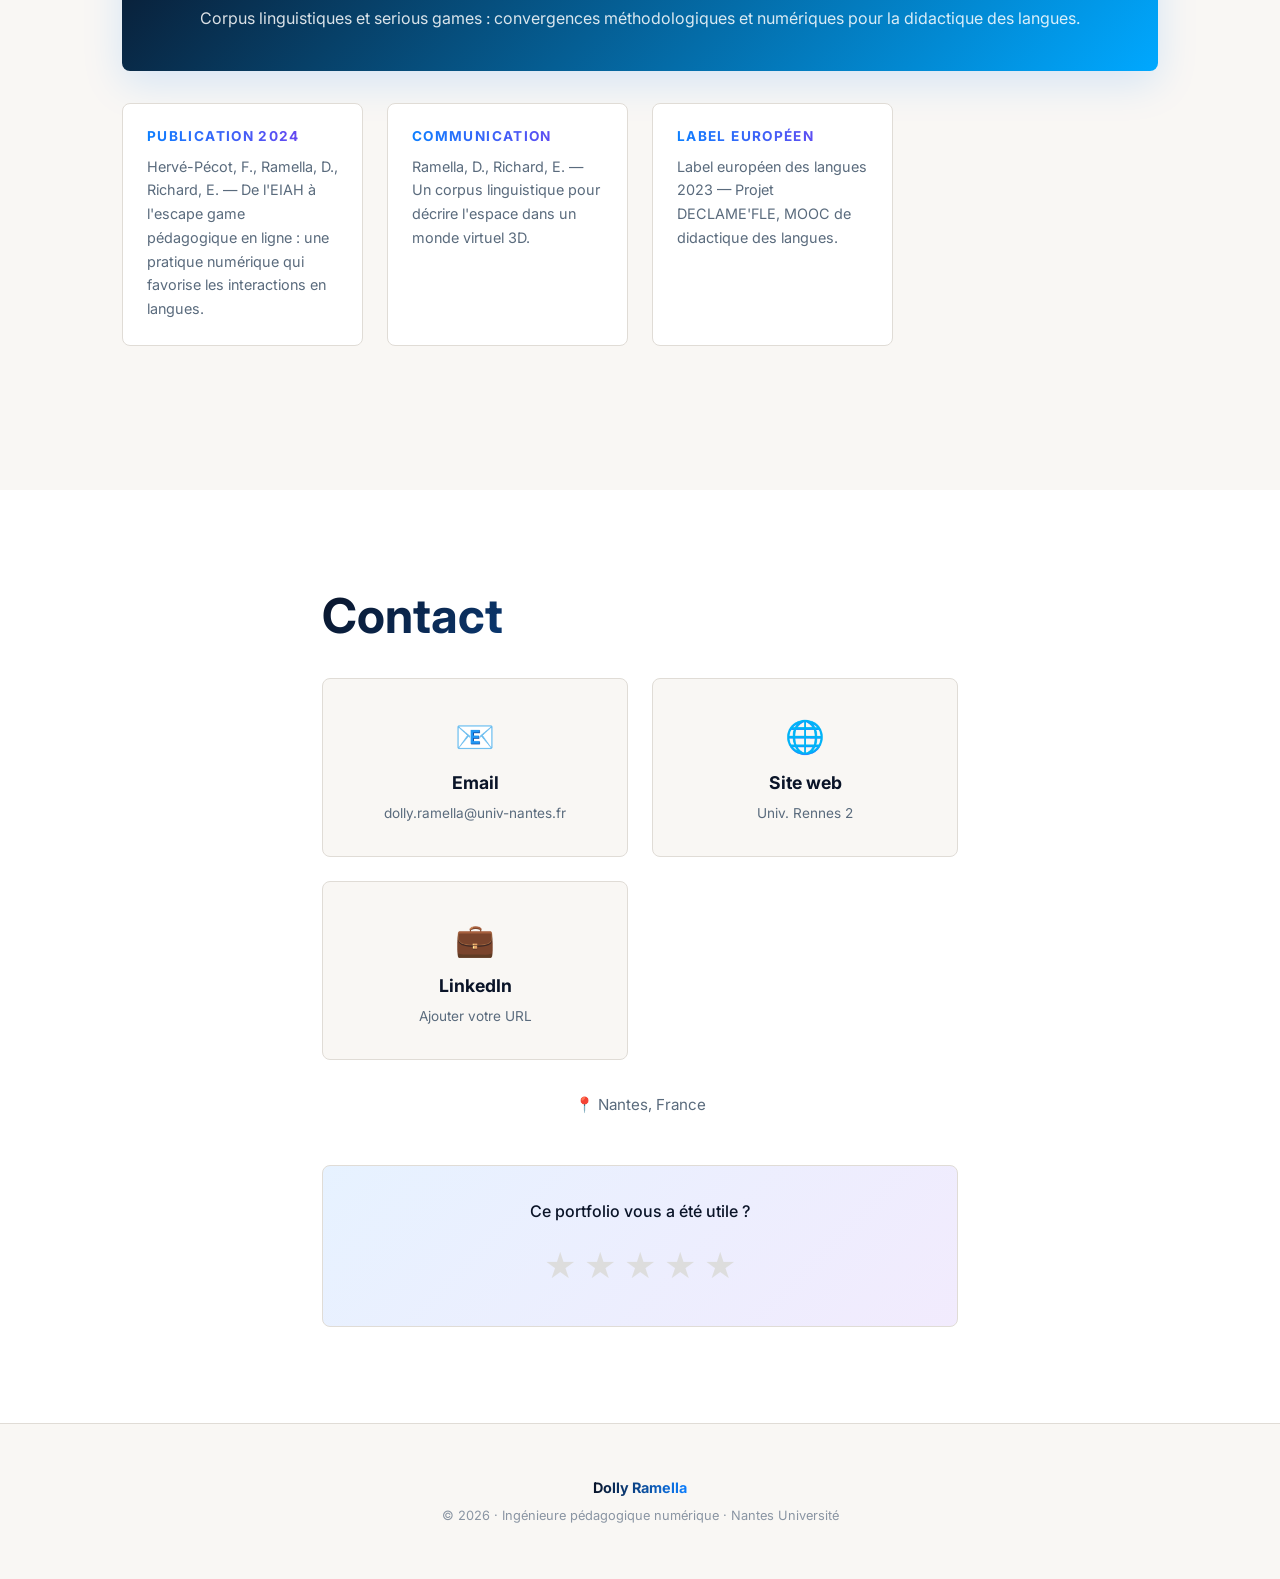
==== commit 9a5e7c2e: "Update index.html" ====
--- a/index.html
+++ b/index.html
@@ -5,512 +5,374 @@
   <meta charset="UTF-8">
   <meta name="viewport" content="width=device-width, initial-scale=1.0">
   <title>Dolly Ramella | Portfolio</title>
-
   <link rel="stylesheet" href="style.css">
-  <link href="https://fonts.googleapis.com/css2?family=Poppins:wght@300;400;500;600;700&display=swap" rel="stylesheet">
-
-  <style>
-    /* ── Constellation de compétences ── */
-    #skills {
-      background: #0e1117;
-      padding: 4rem 1rem 3rem;
-    }
-
-    #skills h2 {
-      font-size: 1.1rem;
-      font-weight: 500;
-      letter-spacing: 0.18em;
-      text-transform: uppercase;
-      color: #7a8ab0;
-      margin-bottom: 0.4rem;
-      text-align: center;
-    }
-
-    .skills-subtitle {
-      font-size: 0.78rem;
-      color: #3a4460;
-      margin-bottom: 2rem;
-      text-align: center;
-      letter-spacing: 0.05em;
-    }
-
-    .constellation-wrapper {
-      position: relative;
-      width: min(700px, 100vw - 2rem);
-      aspect-ratio: 1 / 0.75;
-      margin: 0 auto;
-    }
-
-    .constellation-wrapper canvas {
-      position: absolute;
-      inset: 0;
-      width: 100%;
-      height: 100%;
-      pointer-events: none;
-    }
-
-    .nodes-layer {
-      position: absolute;
-      inset: 0;
-    }
-
-    .skill-node {
-      position: absolute;
-      transform: translate(-50%, -50%);
-      cursor: pointer;
-      transition: transform 0.2s ease;
-    }
-
-    .skill-node:hover {
-      transform: translate(-50%, -50%) scale(1.1);
-    }
-
-    .skill-node:hover .bubble {
-      box-shadow: 0 0 18px #7c9fff, 0 0 36px rgba(124,159,255,0.2);
-    }
-
-    .skill-node.active .bubble {
-      background: #7c9fff;
-      color: #0e1117;
-      box-shadow: 0 0 22px #7c9fff, 0 0 44px rgba(124,159,255,0.25);
-    }
-
-    .bubble {
-      background: #161b27;
-      border: 1.5px solid #3a4460;
-      border-radius: 999px;
-      padding: 0.45em 1.1em;
-      font-size: 0.78rem;
-      font-weight: 500;
-      font-family: 'Poppins', sans-serif;
-      color: #e8eaf6;
-      white-space: nowrap;
-      transition: background 0.25s, box-shadow 0.25s, border-color 0.25s, color 0.25s;
-      user-select: none;
-    }
-
-    .skill-node[data-cat="pédagogie"] .bubble { border-color: #7c9fff; }
-    .skill-node[data-cat="numérique"] .bubble { border-color: #b8f0e0; }
-    .skill-node[data-cat="recherche"] .bubble { border-color: #f0c8a0; }
-    .skill-node[data-cat="outils"]    .bubble { border-color: #d4a8ff; }
-
-    .skills-tooltip {
-      position: fixed;
-      background: #161b27;
-      border: 1px solid #3a4460;
-      border-radius: 10px;
-      padding: 0.8rem 1.1rem;
-      font-size: 0.78rem;
-      font-family: 'Poppins', sans-serif;
-      color: #e8eaf6;
-      max-width: 220px;
-      pointer-events: none;
-      opacity: 0;
-      transition: opacity 0.2s;
-      z-index: 1000;
-      box-shadow: 0 8px 32px rgba(0,0,0,0.4);
-      line-height: 1.5;
-    }
-
-    .skills-tooltip.visible { opacity: 1; }
-
-    .skills-tooltip strong {
-      color: #7c9fff;
-      display: block;
-      margin-bottom: 0.3em;
-    }
-
-    .skills-legend {
-      display: flex;
-      gap: 1.4rem;
-      flex-wrap: wrap;
-      justify-content: center;
-      margin-top: 1.6rem;
-    }
-
-    .legend-item {
-      display: flex;
-      align-items: center;
-      gap: 0.4rem;
-      font-size: 0.72rem;
-      font-family: 'Poppins', sans-serif;
-      color: #7a8ab0;
-      cursor: pointer;
-      transition: opacity 0.2s;
-    }
-
-    .legend-item:hover { opacity: 0.8; }
-
-    .legend-dot {
-      width: 9px;
-      height: 9px;
-      border-radius: 50%;
-      flex-shrink: 0;
-    }
-  </style>
+  <link href="https://fonts.googleapis.com/css2?family=Inter:wght@300;400;500;600;700;800&display=swap" rel="stylesheet">
 </head>
 
 <body>
 
-  <header>
-    <nav>
-      <h2 class="logo">Dolly Ramella</h2>
-
-      <ul>
-        <li><a href="#about">À propos</a></li>
-        <li><a href="#experience">Expériences</a></li>
-        <li><a href="#projects">Projets</a></li>
-        <li><a href="#research">Recherche</a></li>
-        <li><a href="#skills">Compétences</a></li>
-        <li><a href="#contact">Contact</a></li>
-      </ul>
-    </nav>
-
-    <section class="hero">
-      <div class="hero-content">
-        <h1>Ingénieure pédagogique numérique</h1>
-        <h2>Cheffe de projet e-learning &amp; Doctorante</h2>
-        <p>
-          Conception de dispositifs innovants, formation hybride,
-          mondes virtuels, digital learning et didactique des langues.
-        </p>
-        <a href="assets/cv.pdf" class="btn" target="_blank">
-          Télécharger mon CV
+  <!-- ============================================================
+       NAVBAR
+       ============================================================ -->
+  <nav class="navbar">
+    <div class="logo">DOLLY RAMELLA</div>
+    <ul class="nav-links">
+      <li><a href="#about">À propos</a></li>
+      <li><a href="#experience">Expériences</a></li>
+      <li><a href="#projects">Projets</a></li>
+      <li><a href="#skills">Compétences</a></li>
+      <li><a href="#research">Recherche</a></li>
+      <li><a href="#contact">Contact</a></li>
+    </ul>
+    <button class="burger" id="burger">☰</button>
+  </nav>
+
+  <div class="nav-mobile" id="nav-mobile">
+    <a href="#about">À propos</a>
+    <a href="#experience">Expériences</a>
+    <a href="#projects">Projets</a>
+    <a href="#skills">Compétences</a>
+    <a href="#research">Recherche</a>
+    <a href="#contact">Contact</a>
+  </div>
+
+  <!-- ============================================================
+       HERO
+       ============================================================ -->
+  <section class="hero">
+    <div class="container">
+      <div class="hero-container">
+        <div class="hero-content">
+          <p class="hero-eyebrow">Ingénieure pédagogique numérique</p>
+          <h1 class="hero-title">Concevoir l'apprentissage de demain</h1>
+          <p class="hero-subtitle">
+            Cheffe de projet e-learning, doctorante au LIDILE (Nantes Université).
+            Je conçois des dispositifs innovants à l'intersection entre pédagogie,
+            mondes virtuels et didactique des langues.
+          </p>
+
+          <div class="hero-meta">
+            <div class="meta-item">
+              <span class="meta-icon">🎓</span>
+              <div>
+                <p>Doctorante</p>
+                <small>LIDILE – Nantes Université</small>
+              </div>
+            </div>
+            <div class="meta-item">
+              <span class="meta-icon">🏛️</span>
+              <div>
+                <p>Ingénieure pédagogique</p>
+                <small>Nantes Université</small>
+              </div>
+            </div>
+          </div>
+
+          <div class="hero-cta">
+            <a href="assets/cv.pdf" class="btn btn-primary" target="_blank">Télécharger mon CV</a>
+            <a href="#contact" class="btn btn-secondary">Me contacter</a>
+          </div>
+
+          <p class="scroll-hint">↓ Découvrir</p>
+        </div>
+
+        <div class="hero-profile-wrapper">
+          <div class="hero-profile-bg"></div>
+          <div class="hero-profile">
+            <div class="profile-image">
+              <div class="profile-glow"></div>
+              <img src="assets/photo.jpg" alt="Dolly Ramella" onerror="this.style.display='none'">
+              <div class="profile-badge">🎓 Doctorante</div>
+            </div>
+          </div>
+        </div>
+      </div>
+    </div>
+  </section>
+
+  <!-- ============================================================
+       À PROPOS
+       ============================================================ -->
+  <section id="about" class="section section-light">
+    <div class="container">
+      <h2 class="reveal">À propos</h2>
+      <p class="section-intro reveal">
+        Ingénieure de formation et ingénieure pédagogique numérique à Nantes Université,
+        je mène en parallèle une thèse au laboratoire LIDILE sur les liens entre corpus
+        linguistiques, serious games et apprentissage des langues.
+      </p>
+      <div class="about-grid reveal">
+        <div class="about-card">
+          <h3>Formation</h3>
+          <ul>
+            <li>Doctorat en cours – Sciences du langage (LIDILE, Nantes Université)</li>
+            <li>Master Didactique des langues – Université Rennes 2</li>
+            <li>Licence FLE – Université Rennes 2</li>
+          </ul>
+        </div>
+        <div class="about-card">
+          <h3>Centres d'intérêt</h3>
+          <ul>
+            <li>Mondes virtuels & apprentissage immersif</li>
+            <li>Gamification pédagogique</li>
+            <li>Corpus linguistiques</li>
+            <li>Innovation numérique en éducation</li>
+          </ul>
+        </div>
+      </div>
+    </div>
+  </section>
+
+  <!-- ============================================================
+       EXPÉRIENCES
+       ============================================================ -->
+  <section id="experience" class="section">
+    <div class="container">
+      <h2 class="reveal">Expériences</h2>
+      <div class="timeline reveal">
+
+        <div class="timeline-item">
+          <span class="timeline-year">2025 – Aujourd'hui</span>
+          <div class="timeline-content">
+            <h3>Ingénieure de formation & Ingénieure pédagogique numérique</h3>
+            <p class="timeline-org">Nantes Université</p>
+            <p>Conception et déploiement de formations hybrides et à distance,
+            accompagnement des enseignants, gestion de projets numériques,
+            développement de ressources pédagogiques innovantes.</p>
+          </div>
+        </div>
+
+        <div class="timeline-item">
+          <span class="timeline-year">2021 – 2025</span>
+          <div class="timeline-content">
+            <h3>Cheffe de projet numérique & Ingénieure pédagogique</h3>
+            <p class="timeline-org">Université Rennes 2</p>
+            <p>Pilotage de projets numériques innovants dans le cadre du programme AIR.
+            Conception d'environnements immersifs d'apprentissage et développement
+            de dispositifs de formation à distance.</p>
+          </div>
+        </div>
+
+      </div>
+    </div>
+  </section>
+
+  <!-- ============================================================
+       PROJETS
+       ============================================================ -->
+  <section id="projects" class="section section-light">
+    <div class="container">
+      <h2 class="reveal">Projets phares</h2>
+      <div class="projects-grid">
+
+        <div class="project-card reveal">
+          <div class="carousel-container">
+            <div class="carousel">
+              <div class="carousel-slide active">
+                <img src="assets/rennes2d-1.jpg" alt="Rennes2D" onerror="this.parentElement.style.background='linear-gradient(135deg,#0D7FFF,#7C3AED)'">
+              </div>
+            </div>
+            <button class="carousel-btn prev">&#8592;</button>
+            <button class="carousel-btn next">&#8594;</button>
+            <div class="carousel-indicators">
+              <span class="indicator active" data-slide="0"></span>
+            </div>
+          </div>
+          <div class="project-header">
+            <h3>Rennes2D</h3>
+            <span class="project-badge">Monde virtuel</span>
+          </div>
+          <p>Monde virtuel développé sur WorkAdventure permettant l'apprentissage des langues et les interactions à distance.</p>
+          <div class="project-skills">
+            <span>WorkAdventure</span>
+            <span>FLE</span>
+            <span>Collaboratif</span>
+          </div>
+        </div>
+
+        <div class="project-card reveal">
+          <div class="carousel-container">
+            <div class="carousel">
+              <div class="carousel-slide active">
+                <img src="assets/escapara-1.jpg" alt="ESCAPARA" onerror="this.parentElement.style.background='linear-gradient(135deg,#06B6D4,#0D7FFF)'">
+              </div>
+            </div>
+            <button class="carousel-btn prev">&#8592;</button>
+            <button class="carousel-btn next">&#8594;</button>
+            <div class="carousel-indicators">
+              <span class="indicator active" data-slide="0"></span>
+            </div>
+          </div>
+          <div class="project-header">
+            <h3>ESCAPARA</h3>
+            <span class="project-badge">Escape game</span>
+          </div>
+          <p>Escape game pédagogique numérique conçu pour la révision de la parasitologie auprès des étudiants en pharmacie.</p>
+          <div class="project-skills">
+            <span>Gamification</span>
+            <span>Santé</span>
+            <span>Évaluation</span>
+          </div>
+        </div>
+
+        <div class="project-card reveal">
+          <div class="carousel-container">
+            <div class="carousel">
+              <div class="carousel-slide active">
+                <img src="assets/declame-1.jpg" alt="DECLAME'FLE" onerror="this.parentElement.style.background='linear-gradient(135deg,#7C3AED,#0D7FFF)'">
+              </div>
+            </div>
+            <button class="carousel-btn prev">&#8592;</button>
+            <button class="carousel-btn next">&#8594;</button>
+            <div class="carousel-indicators">
+              <span class="indicator active" data-slide="0"></span>
+            </div>
+          </div>
+          <div class="project-header">
+            <h3>DECLAME'FLE</h3>
+            <span class="project-badge">Label européen 2023</span>
+          </div>
+          <p>Responsable pédagogique du projet et du MOOC en didactique des langues récompensé par le Label européen des langues 2023.</p>
+          <div class="project-skills">
+            <span>MOOC</span>
+            <span>FLE</span>
+            <span>Storytelling</span>
+          </div>
+        </div>
+
+      </div>
+    </div>
+  </section>
+
+  <!-- ============================================================
+       COMPÉTENCES – CONSTELLATION
+       ============================================================ -->
+  <section id="skills" class="section">
+    <div class="container">
+      <h2 class="reveal">Compétences</h2>
+      <p class="section-intro reveal">
+        Survolez un nœud pour explorer les connexions entre mes domaines d'expertise.
+      </p>
+
+      <div class="constellation-wrapper">
+        <svg id="constellation-svg" class="constellation-svg" viewBox="0 0 1000 700" preserveAspectRatio="xMidYMid meet"></svg>
+        <div id="constellation-nodes" class="constellation-nodes"></div>
+      </div>
+
+      <div class="skills-grid reveal">
+        <div class="skill-category">
+          <h3>Ingénierie pédagogique</h3>
+          <div class="skill-tags">
+            <span>Formation hybride</span><span>MOOC</span><span>LMS</span>
+            <span>Scénarisation</span><span>Évaluation formative</span>
+          </div>
+        </div>
+        <div class="skill-category">
+          <h3>Outils numériques</h3>
+          <div class="skill-tags">
+            <span>Moodle</span><span>H5P</span><span>Articulate Storyline</span>
+            <span>WorkAdventure</span><span>Canva</span><span>Genially</span>
+          </div>
+        </div>
+        <div class="skill-category">
+          <h3>Recherche</h3>
+          <div class="skill-tags">
+            <span>Corpus linguistiques</span><span>Serious games</span>
+            <span>Didactique FLE</span><span>IA générative</span>
+          </div>
+        </div>
+        <div class="skill-category">
+          <h3>Gestion de projet</h3>
+          <div class="skill-tags">
+            <span>Pilotage</span><span>Coordination</span>
+            <span>Formation formateurs</span><span>Accompagnement</span>
+          </div>
+        </div>
+      </div>
+    </div>
+  </section>
+
+  <!-- ============================================================
+       RECHERCHE
+       ============================================================ -->
+  <section id="research" class="section section-light">
+    <div class="container">
+      <h2 class="reveal">Recherche</h2>
+
+      <div class="research-featured reveal">
+        <h3>Doctorat en cours</h3>
+        <p class="research-meta">Laboratoire LIDILE – Nantes Université</p>
+        <p>Corpus linguistiques et serious games : convergences méthodologiques et numériques pour la didactique des langues.</p>
+      </div>
+
+      <div class="research-grid reveal">
+        <div class="research-item">
+          <h4>Publication 2024</h4>
+          <p>Hervé-Pécot, F., Ramella, D., Richard, E. — De l'EIAH à l'escape game pédagogique en ligne : une pratique numérique qui favorise les interactions en langues.</p>
+        </div>
+        <div class="research-item">
+          <h4>Communication</h4>
+          <p>Ramella, D., Richard, E. — Un corpus linguistique pour décrire l'espace dans un monde virtuel 3D.</p>
+        </div>
+        <div class="research-item">
+          <h4>Label européen</h4>
+          <p>Label européen des langues 2023 — Projet DECLAME'FLE, MOOC de didactique des langues.</p>
+        </div>
+      </div>
+    </div>
+  </section>
+
+  <!-- ============================================================
+       CONTACT
+       ============================================================ -->
+  <section id="contact" class="section">
+    <div class="container container-sm">
+      <h2 class="reveal">Contact</h2>
+
+      <div class="contact-grid reveal">
+        <a href="mailto:dolly.ramella@univ-nantes.fr" class="contact-card">
+          <span class="contact-emoji">📧</span>
+          <h3>Email</h3>
+          <p>dolly.ramella@univ-nantes.fr</p>
         </a>
-      </div>
-    </section>
-  </header>
-
-  <section id="about">
-    <h2>À propos</h2>
-    <p>
-      Je suis ingénieure de formation et ingénieure pédagogique numérique à Nantes Université.
-      Doctorante au laboratoire LIDILE, mes travaux de recherche portent sur les liens entre
-      corpus linguistiques, serious games et apprentissage des langues.
-    </p>
-    <p>
-      Mon activité se situe à l'interface entre innovation pédagogique,
-      technologies éducatives, gestion de projet et recherche.
-    </p>
-  </section>
-
-  <section id="experience">
-    <h2>Expériences professionnelles</h2>
-
-    <div class="card">
-      <h3>Nantes Université</h3>
-      <span class="date">2025 - Aujourd'hui</span>
-      <h4>Ingénieure de formation &amp; Ingénieure pédagogique numérique</h4>
-      <p>
-        Conception et déploiement de formations hybrides et à distance,
-        accompagnement des enseignants, gestion de projets numériques,
-        développement de ressources pédagogiques innovantes.
-      </p>
-    </div>
-
-    <div class="card">
-      <h3>Université Rennes 2</h3>
-      <span class="date">2021 - 2025</span>
-      <h4>Cheffe de projet numérique &amp; Ingénieure pédagogique</h4>
-      <p>
-        Pilotage de projets numériques innovants dans le cadre du programme AIR.
-        Conception d'environnements immersifs d'apprentissage et développement
-        de dispositifs de formation à distance.
-      </p>
-    </div>
-  </section>
-
-  <section id="projects">
-    <h2>Projets phares</h2>
-
-    <div class="project-card">
-      <h3>Rennes2D</h3>
-      <p>
-        Monde virtuel développé sur WorkAdventure permettant
-        l'apprentissage des langues et les interactions à distance.
-      </p>
-    </div>
-
-    <div class="project-card">
-      <h3>ESCAPARA</h3>
-      <p>
-        Escape game pédagogique numérique conçu pour la révision
-        de la parasitologie auprès des étudiants en pharmacie.
-      </p>
-    </div>
-
-    <div class="project-card">
-      <h3>DECLAME'FLE</h3>
-      <p>
-        Responsable pédagogique du projet et du MOOC
-        en didactique des langues récompensé par le
-        Label européen des langues 2023.
-      </p>
-    </div>
-  </section>
-
-  <section id="research">
-    <h2>Recherche</h2>
-
-    <div class="card">
-      <h3>Doctorat</h3>
-      <p>Laboratoire LIDILE – Nantes Université</p>
-      <p>
-        Corpus linguistiques et serious games :
-        convergences méthodologiques et numériques
-        pour la didactique des langues.
-      </p>
-    </div>
-
-    <div class="card">
-      <h3>Publications</h3>
-      <ul>
-        <li>
-          Hervé-Pécot, F., Ramella, D., Richard, E. (2024).
-          De l'EIAH à l'escape game pédagogique en ligne :
-          une pratique numérique qui favorise les interactions en langues.
-        </li>
-        <li>
-          Ramella, D., Richard, E.
-          Un corpus linguistique pour décrire l'espace
-          dans un monde virtuel 3D.
-        </li>
-      </ul>
-    </div>
-  </section>
-
-  <!-- ══════════════════════════════════════════
-       SECTION COMPÉTENCES — Constellation interactive
-       ══════════════════════════════════════════ -->
-  <section id="skills">
-    <h2>Compétences</h2>
-    <p class="skills-subtitle">Survolez une compétence pour en savoir plus · Cliquez pour filtrer par catégorie</p>
-
-    <div class="constellation-wrapper" id="constellation-wrapper">
-      <canvas id="constellation-lines"></canvas>
-      <div class="nodes-layer" id="constellation-nodes"></div>
-    </div>
-
-    <div class="skills-legend" id="skills-legend"></div>
-  </section>
-
-  <div class="skills-tooltip" id="skills-tooltip"></div>
-  <!-- ══════════════════════════════════════════ -->
-
-  <section id="contact">
-    <h2>Contact</h2>
-    <p>📧 dolly.ramella@univ-nantes.fr</p>
-    <p>🌐 https://perso.univ-rennes2.fr/dolly.ramella-georget</p>
-    <p>💼 LinkedIn : Ajouter votre URL</p>
-  </section>
-
-  <footer>
-    <p>© 2026 Dolly Ramella</p>
+        <a href="https://perso.univ-rennes2.fr/dolly.ramella-georget" target="_blank" class="contact-card">
+          <span class="contact-emoji">🌐</span>
+          <h3>Site web</h3>
+          <p>Univ. Rennes 2</p>
+        </a>
+        <a href="#" class="contact-card">
+          <span class="contact-emoji">💼</span>
+          <h3>LinkedIn</h3>
+          <p>Ajouter votre URL</p>
+        </a>
+      </div>
+
+      <p class="contact-location">📍 Nantes, France</p>
+
+      <div class="rating-prompt">
+        <p>Ce portfolio vous a été utile ?</p>
+        <div class="stars">
+          <span class="star" data-value="1">★</span>
+          <span class="star" data-value="2">★</span>
+          <span class="star" data-value="3">★</span>
+          <span class="star" data-value="4">★</span>
+          <span class="star" data-value="5">★</span>
+        </div>
+      </div>
+    </div>
+  </section>
+
+  <!-- ============================================================
+       FOOTER
+       ============================================================ -->
+  <footer class="footer">
+    <div class="container">
+      <p><strong>Dolly Ramella</strong></p>
+      <p class="footer-meta">© 2026 · Ingénieure pédagogique numérique · Nantes Université</p>
+    </div>
   </footer>
 
   <script src="script.js"></script>
-
-  <!-- ══════════════════════════════════════════
-       SCRIPT CONSTELLATION
-       ══════════════════════════════════════════ -->
-  <script>
-  (function () {
-    const skills = [
-      // Pédagogie
-      { label: "Ingénierie pédagogique", cat: "pédagogie", desc: "Conception de dispositifs de formation innovants, sur mesure et centrés sur l'apprenant.", x: 50, y: 18 },
-      { label: "Formation hybride",      cat: "pédagogie", desc: "Articulation des modalités présentielle et distancielle pour une expérience cohérente.", x: 22, y: 30 },
-      { label: "MOOC",                   cat: "pédagogie", desc: "Responsable pédagogique du MOOC DECLAME'FLE, lauréat du Label européen des langues 2023.", x: 76, y: 28 },
-      { label: "Scénarisation",          cat: "pédagogie", desc: "Écriture de scénarios pédagogiques et storyboards pour modules e-learning.", x: 14, y: 52 },
-      { label: "Didactique des langues", cat: "pédagogie", desc: "Spécialiste de l'enseignement/apprentissage des langues via le numérique et les serious games.", x: 85, y: 50 },
-      // Numérique
-      { label: "Digital Learning",        cat: "numérique", desc: "Conception et déploiement de parcours e-learning complets, de l'analyse au déploiement.", x: 32, y: 68 },
-      { label: "Mondes virtuels",         cat: "numérique", desc: "Création de Rennes2D sur WorkAdventure : espace immersif pour l'apprentissage et la collaboration.", x: 68, y: 68 },
-      { label: "Escape game pédagogique", cat: "numérique", desc: "Conception d'ESCAPARA, escape game numérique pour la révision en pharmacie.", x: 20, y: 82 },
-      { label: "IA générative",           cat: "numérique", desc: "Intégration d'outils d'IA dans les pratiques pédagogiques et les workflows de conception.", x: 80, y: 80 },
-      // Outils
-      { label: "Articulate Storyline", cat: "outils", desc: "Création de modules e-learning interactifs avec animations et évaluations.", x: 40, y: 88 },
-      { label: "Moodle / LMS",         cat: "outils", desc: "Administration, structuration et suivi de formations sur plateformes LMS.", x: 60, y: 88 },
-      { label: "Canva",                cat: "outils", desc: "Design de supports visuels pédagogiques clairs et attractifs.", x: 8,  y: 70 },
-      { label: "WorkAdventure",        cat: "outils", desc: "Développement de campus virtuels 2D pour les interactions à distance.", x: 92, y: 65 },
-      // Recherche
-      { label: "Gestion de projet",    cat: "recherche", desc: "Pilotage de projets numériques complexes (AIR, Rennes2D, ESCAPARA).", x: 50, y: 50 },
-      { label: "Corpus linguistiques", cat: "recherche", desc: "Travaux doctoraux sur les corpus pour décrire les interactions dans les mondes virtuels.", x: 30, y: 42 },
-      { label: "Serious games",        cat: "recherche", desc: "Recherche sur la convergence méthodologique entre jeu sérieux et didactique.", x: 70, y: 42 },
-      { label: "Publications",         cat: "recherche", desc: "Co-auteure de travaux sur les EIAH, escape games et corpus linguistiques (LIDILE).", x: 50, y: 35 },
-    ];
-
-    const catColors = {
-      pédagogie: "#7c9fff",
-      numérique: "#b8f0e0",
-      recherche:  "#f0c8a0",
-      outils:     "#d4a8ff",
-    };
-
-    const catLabels = {
-      pédagogie: "Pédagogie",
-      numérique: "Numérique",
-      recherche:  "Recherche",
-      outils:     "Outils",
-    };
-
-    const connections = [
-      [0,16],[0,15],[0,1],[0,2],[0,6],[0,7],
-      [1,3],[1,15],[2,9],[2,4],
-      [3,11],[4,6],[4,10],
-      [5,9],[5,11],[5,6],[5,7],
-      [6,12],[7,8],[8,11],
-      [13,0],[13,5],[13,14],[13,15],[13,16],
-      [14,16],[15,16],[16,2],[10,13],[9,5],
-    ];
-
-    const wrapper = document.getElementById('constellation-wrapper');
-    const nodesEl = document.getElementById('constellation-nodes');
-    const canvas  = document.getElementById('constellation-lines');
-    const ctx     = canvas.getContext('2d');
-    const tooltip = document.getElementById('skills-tooltip');
-    const legendEl= document.getElementById('skills-legend');
-
-    let activeCategory = null;
-    let nodeEls = [];
-
-    function buildLegend() {
-      Object.entries(catLabels).forEach(([cat, label]) => {
-        const item = document.createElement('div');
-        item.className = 'legend-item';
-        item.innerHTML = '<div class="legend-dot" style="background:' + catColors[cat] + '"></div>' + label;
-        item.addEventListener('click', function () {
-          activeCategory = (activeCategory === cat) ? null : cat;
-          updateActive();
-          drawLines();
-        });
-        legendEl.appendChild(item);
-      });
-    }
-
-    function buildNodes() {
-      skills.forEach(function (s, i) {
-        const el = document.createElement('div');
-        el.className = 'skill-node';
-        el.dataset.cat = s.cat;
-        el.style.left = s.x + '%';
-        el.style.top  = s.y + '%';
-
-        const bubble = document.createElement('div');
-        bubble.className = 'bubble';
-        bubble.textContent = s.label;
-        el.appendChild(bubble);
-
-        el.addEventListener('mouseenter', function (e) { showTooltip(e, s); });
-        el.addEventListener('mousemove',  function (e) { moveTooltip(e); });
-        el.addEventListener('mouseleave', hideTooltip);
-        el.addEventListener('click', function () {
-          activeCategory = (activeCategory === s.cat) ? null : s.cat;
-          updateActive();
-          drawLines();
-        });
-
-        nodesEl.appendChild(el);
-        nodeEls.push(el);
-      });
-    }
-
-    function updateActive() {
-      nodeEls.forEach(function (el, i) {
-        if (!activeCategory || skills[i].cat === activeCategory) {
-          el.classList.add('active');
-        } else {
-          el.classList.remove('active');
-        }
-      });
-    }
-
-    function getNodeCenter(i) {
-      const el = nodeEls[i];
-      const wr = wrapper.getBoundingClientRect();
-      const nr = el.getBoundingClientRect();
-      return {
-        x: nr.left + nr.width  / 2 - wr.left,
-        y: nr.top  + nr.height / 2 - wr.top,
-      };
-    }
-
-    function drawLines() {
-      const W = wrapper.offsetWidth;
-      const H = wrapper.offsetHeight;
-      canvas.width  = W;
-      canvas.height = H;
-      ctx.clearRect(0, 0, W, H);
-
-      connections.forEach(function (pair) {
-        const a = pair[0], b = pair[1];
-        const ca = skills[a].cat;
-        const cb = skills[b].cat;
-        const relA = !activeCategory || ca === activeCategory;
-        const relB = !activeCategory || cb === activeCategory;
-        if (!relA && !relB) return;
-
-        const pa = getNodeCenter(a);
-        const pb = getNodeCenter(b);
-
-        ctx.beginPath();
-        ctx.moveTo(pa.x, pa.y);
-        ctx.lineTo(pb.x, pb.y);
-        ctx.strokeStyle = (relA && relB) ? catColors[ca] : 'rgba(150,150,180,1)';
-        ctx.globalAlpha = (relA && relB) ? 0.3 : 0.08;
-        ctx.lineWidth   = 1;
-        ctx.stroke();
-        ctx.globalAlpha = 1;
-      });
-
-      // Étoiles d'ambiance
-      ctx.fillStyle = 'rgba(180,190,255,0.35)';
-      [[120,40],[350,20],[590,80],[50,180],[640,150],[200,490],[500,470],[100,380],[650,350]].forEach(function (s) {
-        ctx.beginPath();
-        ctx.arc(s[0] * W / 700, s[1] * H / 525, 1.2, 0, Math.PI * 2);
-        ctx.fill();
-      });
-    }
-
-    function showTooltip(e, s) {
-      tooltip.innerHTML = '<strong>' + s.label + '</strong>' + s.desc;
-      tooltip.classList.add('visible');
-      moveTooltip(e);
-    }
-
-    function moveTooltip(e) {
-      var pad = 16;
-      var left = e.clientX + pad;
-      var top  = e.clientY + pad;
-      if (left + 240 > window.innerWidth)  left = e.clientX - 240 - pad;
-      if (top  + 110 > window.innerHeight) top  = e.clientY - 110 - pad;
-      tooltip.style.left = left + 'px';
-      tooltip.style.top  = top  + 'px';
-    }
-
-    function hideTooltip() {
-      tooltip.classList.remove('visible');
-    }
-
-    function init() {
-      buildLegend();
-      buildNodes();
-      updateActive();
-      requestAnimationFrame(drawLines);
-    }
-
-    window.addEventListener('resize', function () {
-      requestAnimationFrame(drawLines);
-    });
-
-    // Attendre que la page soit prête
-    if (document.readyState === 'loading') {
-      document.addEventListener('DOMContentLoaded', init);
-    } else {
-      init();
-    }
-  })();
-  </script>
-  <!-- ══════════════════════════════════════════ -->
 
 </body>
 </html>
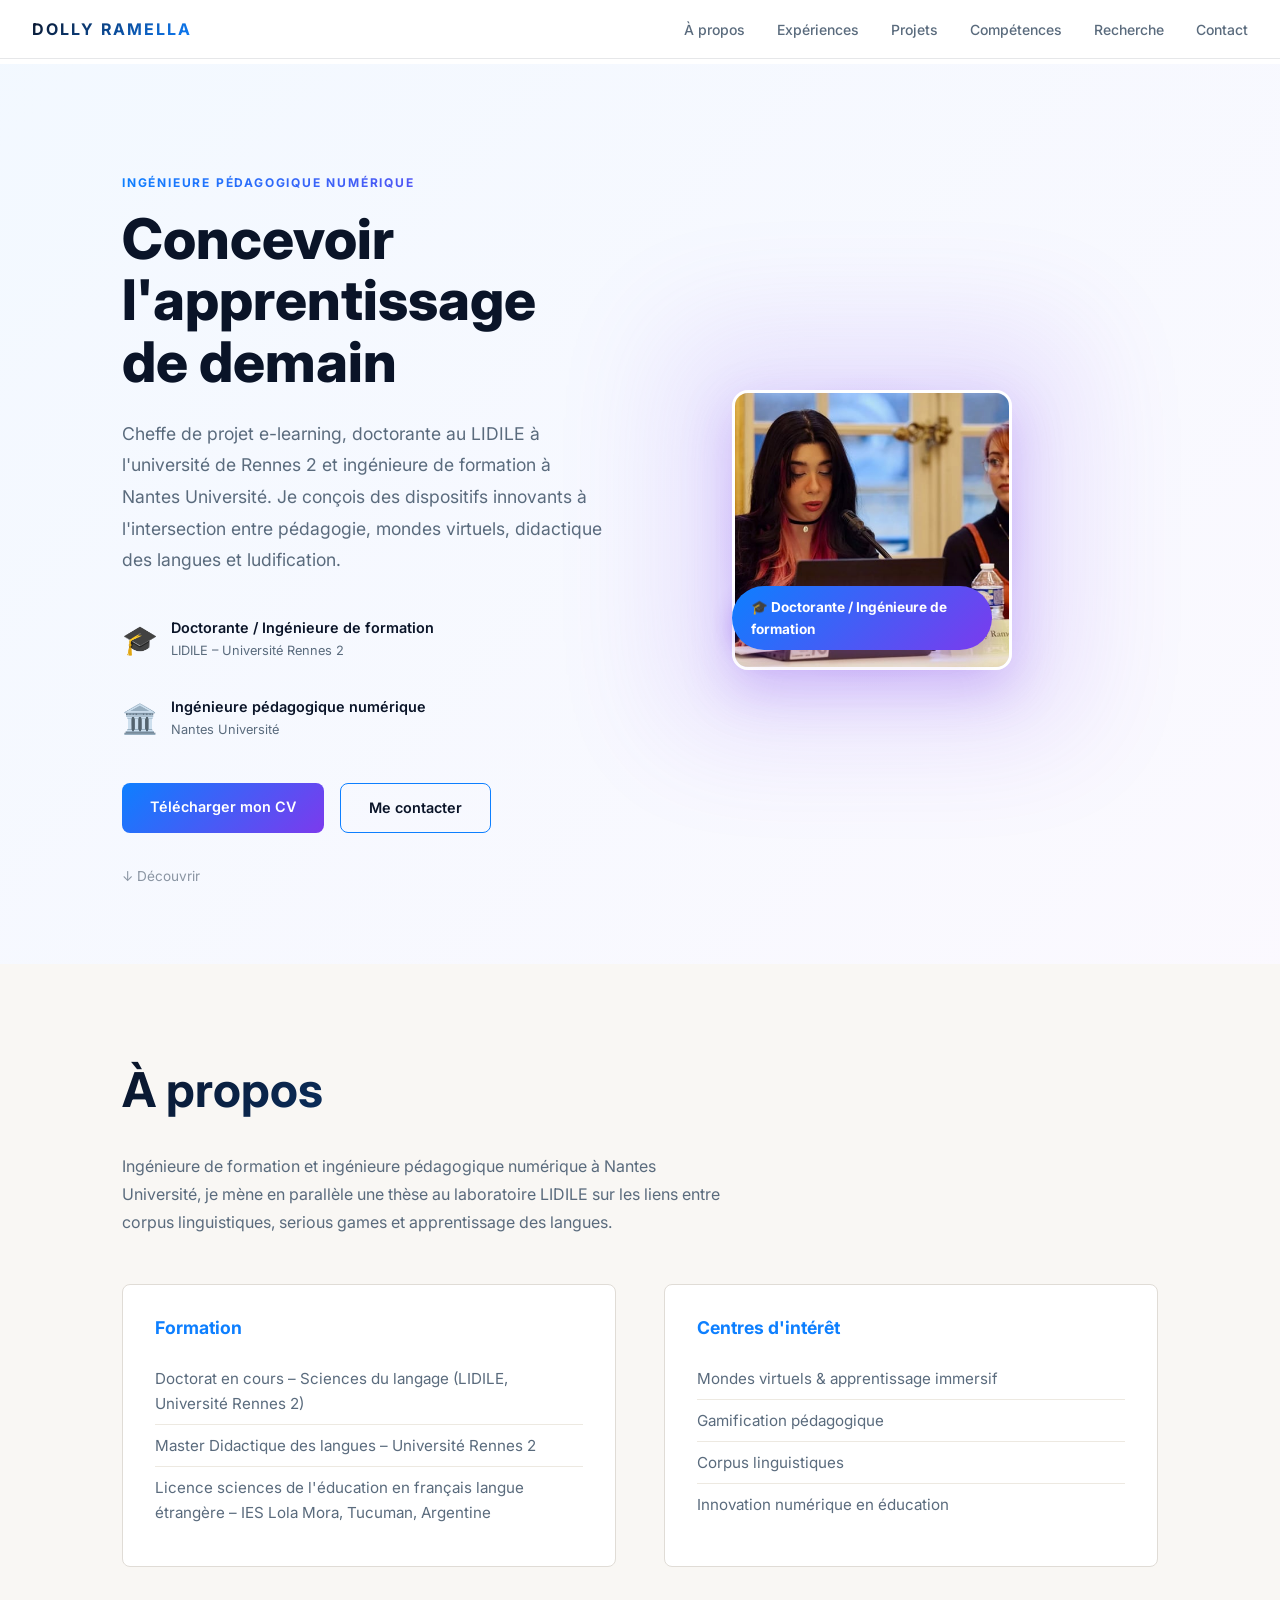
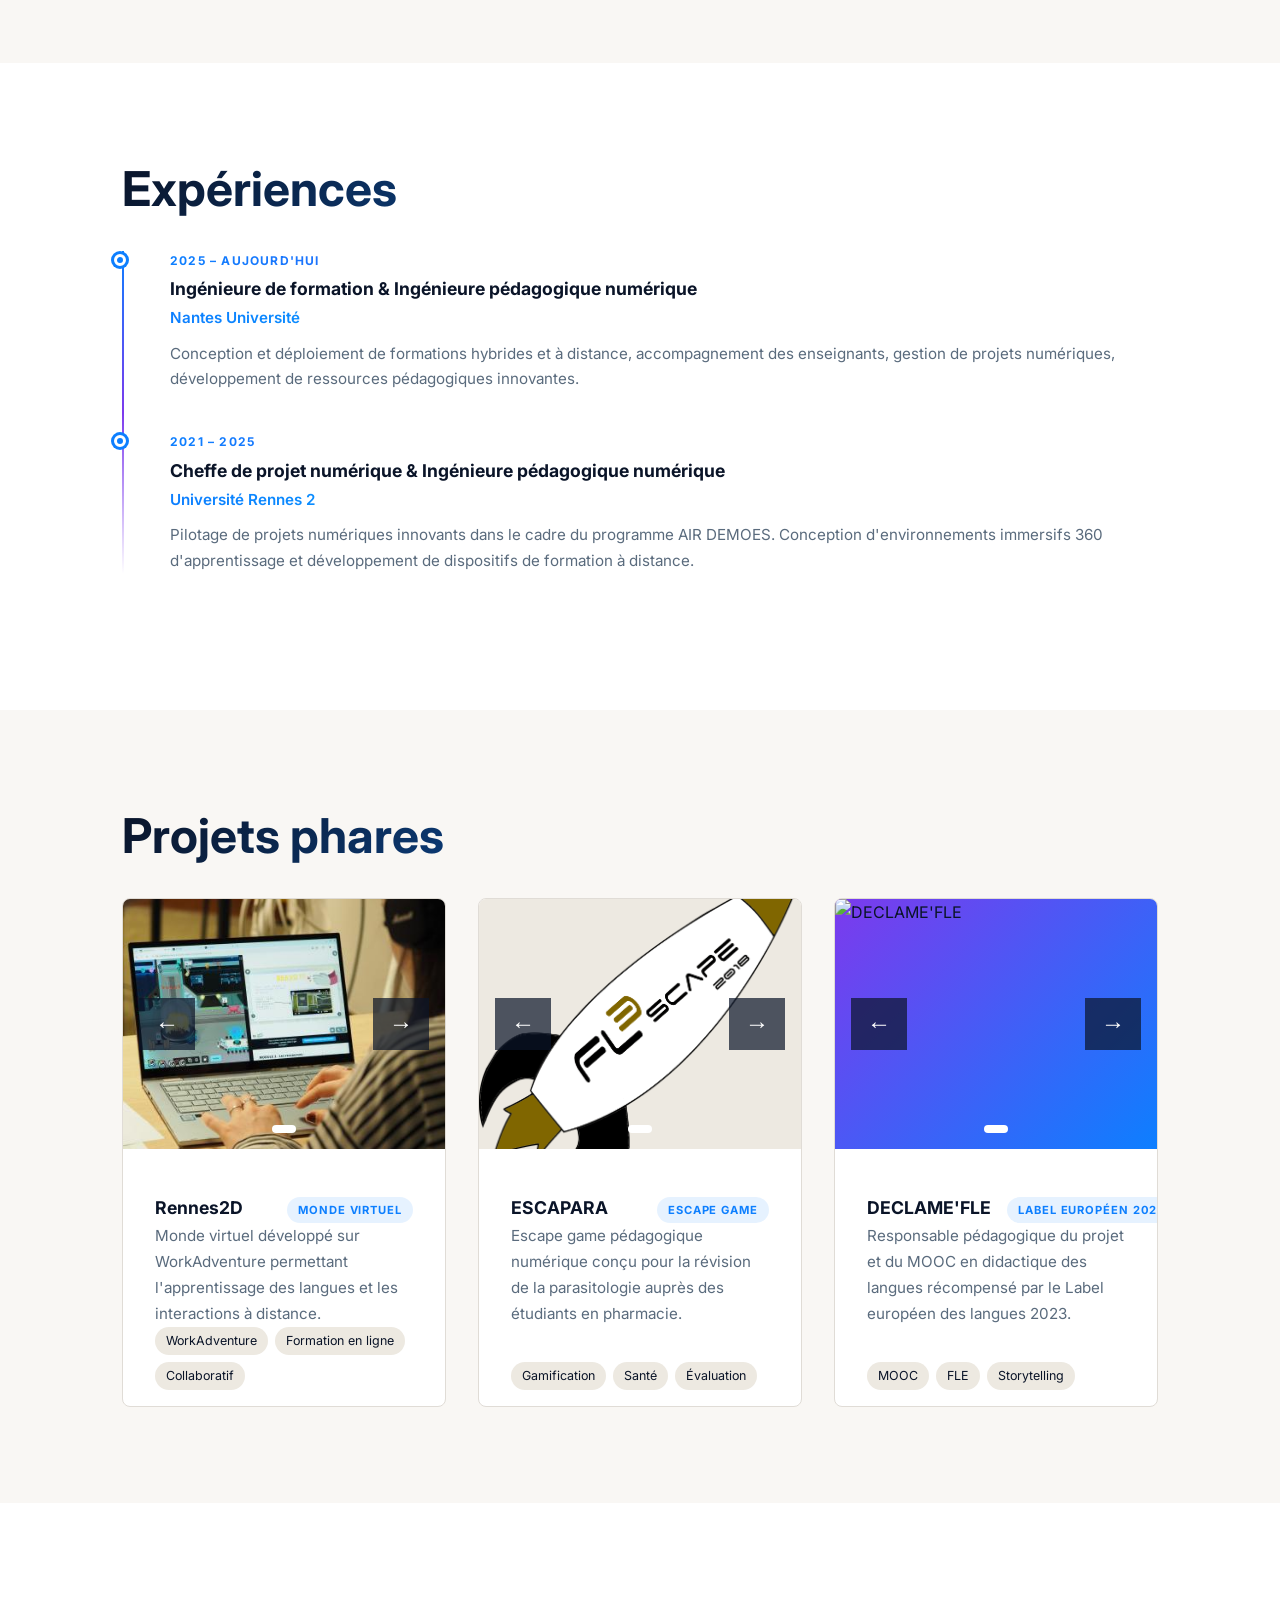
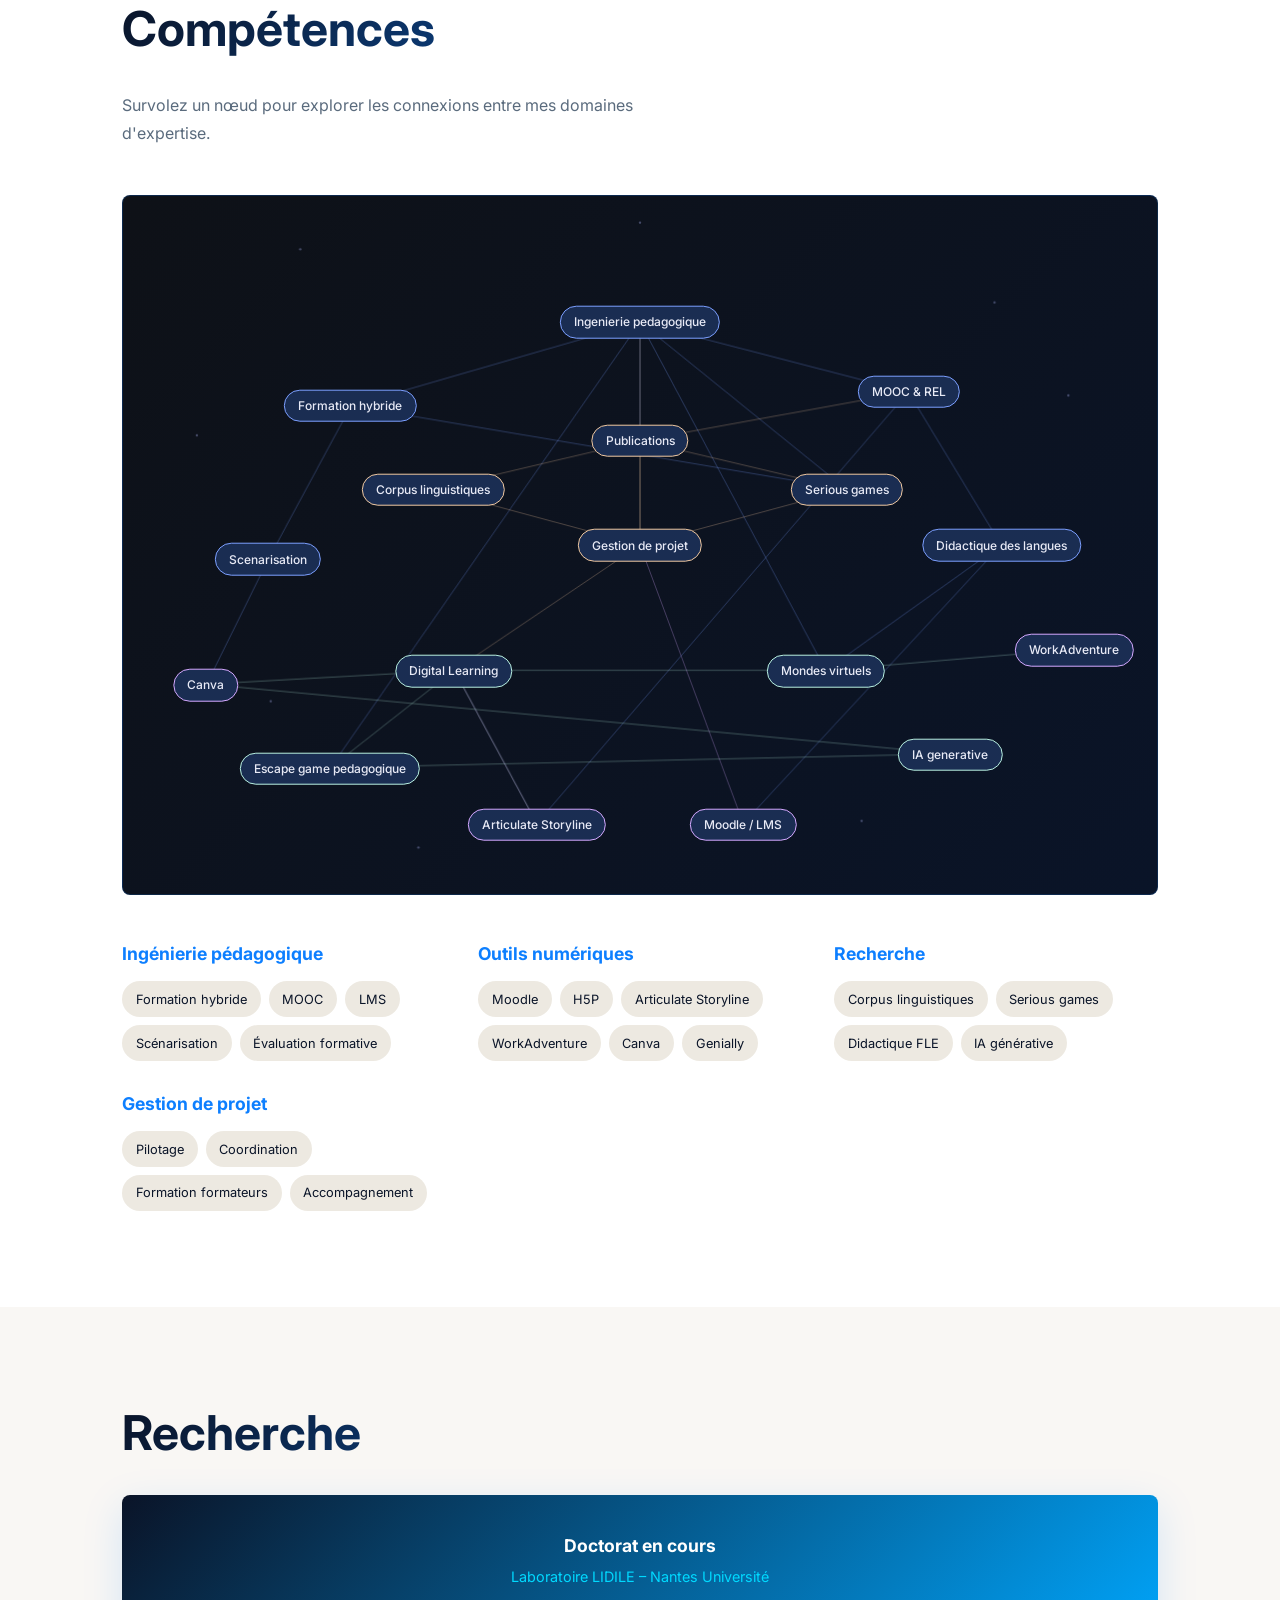
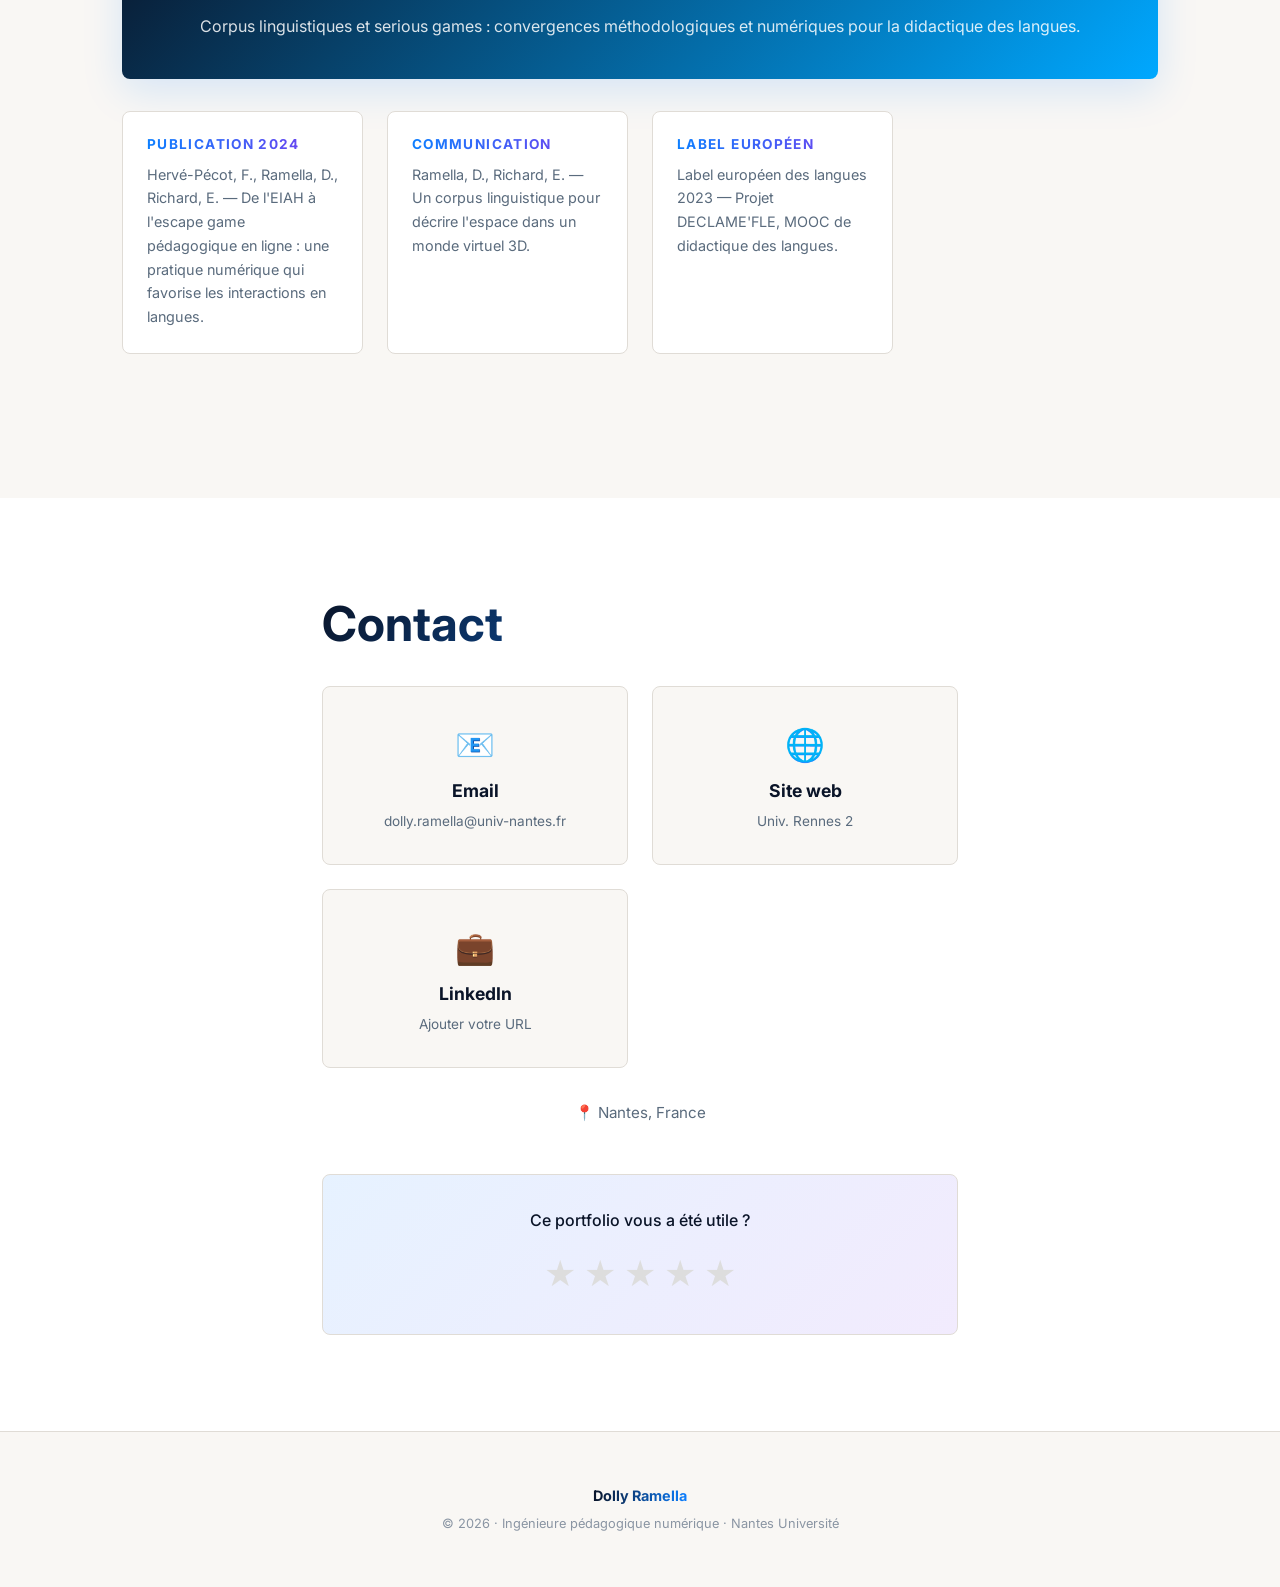
==== commit 6ba778d5: "Update index.html" ====
--- a/index.html
+++ b/index.html
@@ -46,23 +46,23 @@
           <p class="hero-eyebrow">Ingénieure pédagogique numérique</p>
           <h1 class="hero-title">Concevoir l'apprentissage de demain</h1>
           <p class="hero-subtitle">
-            Cheffe de projet e-learning, doctorante au LIDILE (Nantes Université).
+            Cheffe de projet e-learning, doctorante au LIDILE à l'université de Rennes 2 et ingénieure de formation à Nantes Université.
             Je conçois des dispositifs innovants à l'intersection entre pédagogie,
-            mondes virtuels et didactique des langues.
+            mondes virtuels, didactique des langues et ludification.
           </p>
 
           <div class="hero-meta">
             <div class="meta-item">
               <span class="meta-icon">🎓</span>
               <div>
-                <p>Doctorante</p>
-                <small>LIDILE – Nantes Université</small>
+                <p>Doctorante / Ingénieure de formation</p>
+                <small>LIDILE – Université Rennes 2</small>
               </div>
             </div>
             <div class="meta-item">
               <span class="meta-icon">🏛️</span>
               <div>
-                <p>Ingénieure pédagogique</p>
+                <p>Ingénieure pédagogique numérique </p>
                 <small>Nantes Université</small>
               </div>
             </div>
@@ -82,7 +82,7 @@
             <div class="profile-image">
               <div class="profile-glow"></div>
               <img src="assets/photo.jpg" alt="Dolly Ramella" onerror="this.style.display='none'">
-              <div class="profile-badge">🎓 Doctorante</div>
+              <div class="profile-badge">🎓 Doctorante / Ingénieure de formation</div>
             </div>
           </div>
         </div>
@@ -105,9 +105,9 @@
         <div class="about-card">
           <h3>Formation</h3>
           <ul>
-            <li>Doctorat en cours – Sciences du langage (LIDILE, Nantes Université)</li>
+            <li>Doctorat en cours – Sciences du langage (LIDILE, Université Rennes 2)</li>
             <li>Master Didactique des langues – Université Rennes 2</li>
-            <li>Licence FLE – Université Rennes 2</li>
+            <li>Licence sciences de l'éducation en français langue étrangère – IES Lola Mora, Tucuman, Argentine</li>
           </ul>
         </div>
         <div class="about-card">
@@ -145,10 +145,10 @@
         <div class="timeline-item">
           <span class="timeline-year">2021 – 2025</span>
           <div class="timeline-content">
-            <h3>Cheffe de projet numérique & Ingénieure pédagogique</h3>
+            <h3>Cheffe de projet numérique & Ingénieure pédagogique numérique</h3>
             <p class="timeline-org">Université Rennes 2</p>
-            <p>Pilotage de projets numériques innovants dans le cadre du programme AIR.
-            Conception d'environnements immersifs d'apprentissage et développement
+            <p>Pilotage de projets numériques innovants dans le cadre du programme AIR DEMOES.
+            Conception d'environnements immersifs 360 d'apprentissage et développement
             de dispositifs de formation à distance.</p>
           </div>
         </div>
@@ -169,7 +169,7 @@
           <div class="carousel-container">
             <div class="carousel">
               <div class="carousel-slide active">
-                <img src="assets/rennes2d-1.jpg" alt="Rennes2D" onerror="this.parentElement.style.background='linear-gradient(135deg,#0D7FFF,#7C3AED)'">
+                <img src="assets/RD2.jpeg" alt="Rennes2D" onerror="this.parentElement.style.background='linear-gradient(135deg,#0D7FFF,#7C3AED)'">
               </div>
             </div>
             <button class="carousel-btn prev">&#8592;</button>
@@ -185,7 +185,7 @@
           <p>Monde virtuel développé sur WorkAdventure permettant l'apprentissage des langues et les interactions à distance.</p>
           <div class="project-skills">
             <span>WorkAdventure</span>
-            <span>FLE</span>
+            <span>Formation en ligne</span>
             <span>Collaboratif</span>
           </div>
         </div>
@@ -194,7 +194,7 @@
           <div class="carousel-container">
             <div class="carousel">
               <div class="carousel-slide active">
-                <img src="assets/escapara-1.jpg" alt="ESCAPARA" onerror="this.parentElement.style.background='linear-gradient(135deg,#06B6D4,#0D7FFF)'">
+                <img src="assets/escapara.png" alt="ESCAPARA" onerror="this.parentElement.style.background='linear-gradient(135deg,#06B6D4,#0D7FFF)'">
               </div>
             </div>
             <button class="carousel-btn prev">&#8592;</button>
--- a/style.css
+++ b/style.css
@@ -1240,3 +1240,23 @@
     transition: none !important;
   }
 }
+/* ============================================================
+   CONSTELLATION — styles canvas (ajout à la fin du fichier)
+   ============================================================ */
+
+/* Le wrapper doit avoir un fond sombre pour que les bulles
+   et les étoiles soient visibles */
+.constellation-wrapper {
+  background: linear-gradient(135deg, #0e1117 0%, #0A1428 100%) !important;
+  border: 1px solid rgba(13, 127, 255, 0.2) !important;
+}
+
+/* Légende */
+.skills-legend,
+#skills-legend {
+  display: flex;
+  gap: 1.4rem;
+  flex-wrap: wrap;
+  justify-content: center;
+  margin-top: 1.2rem;
+}
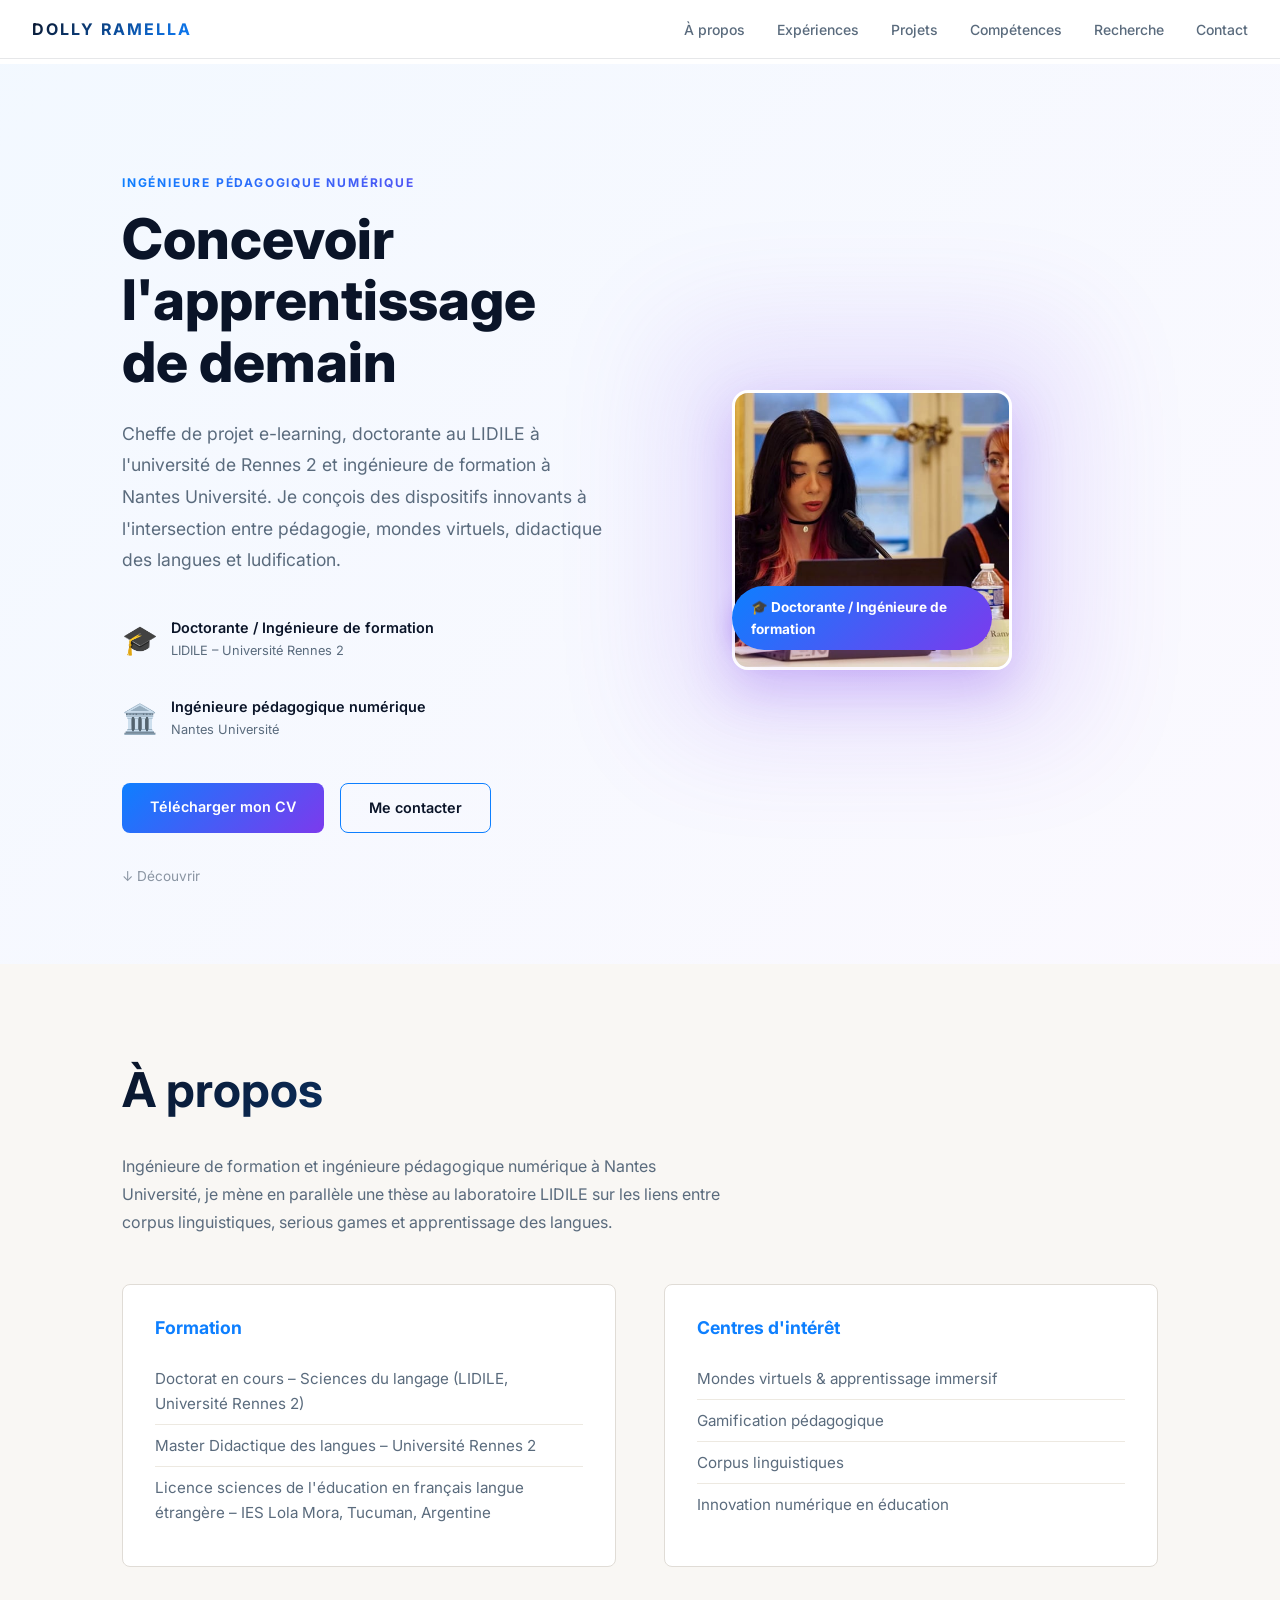
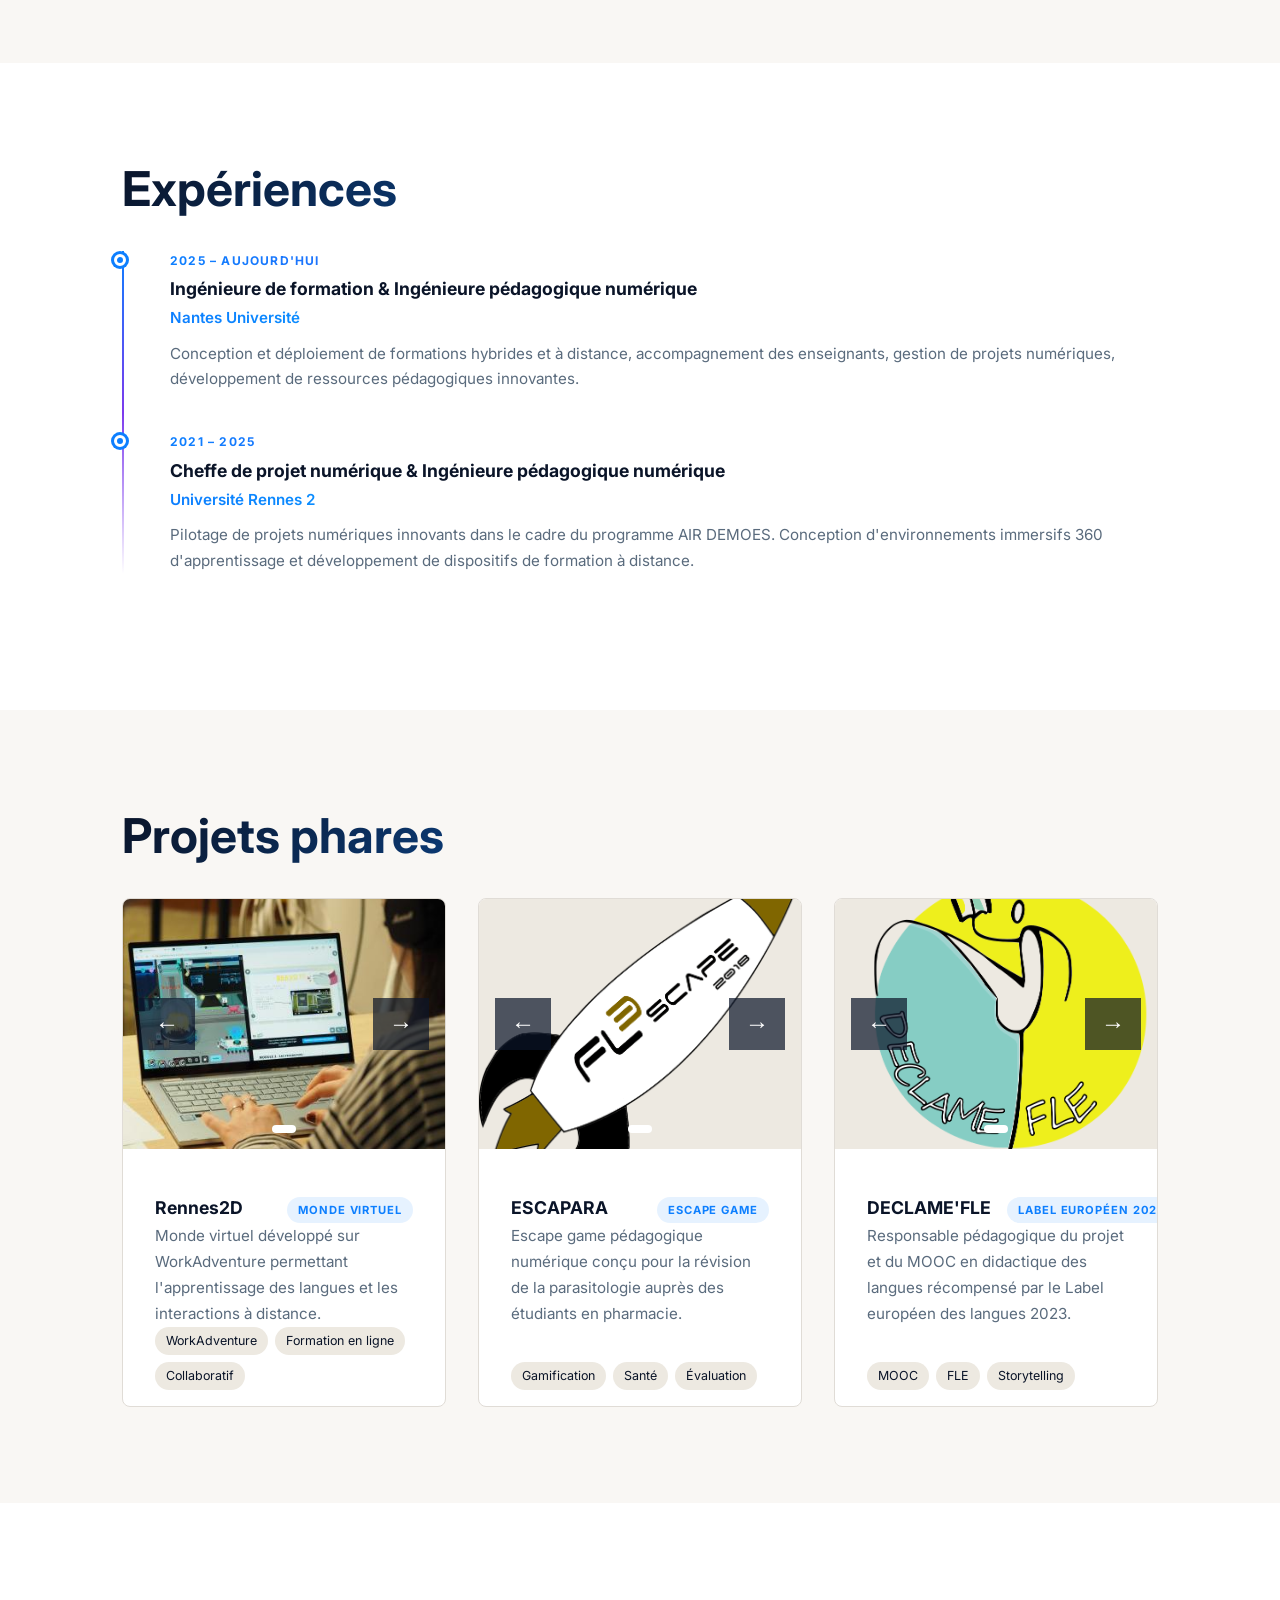
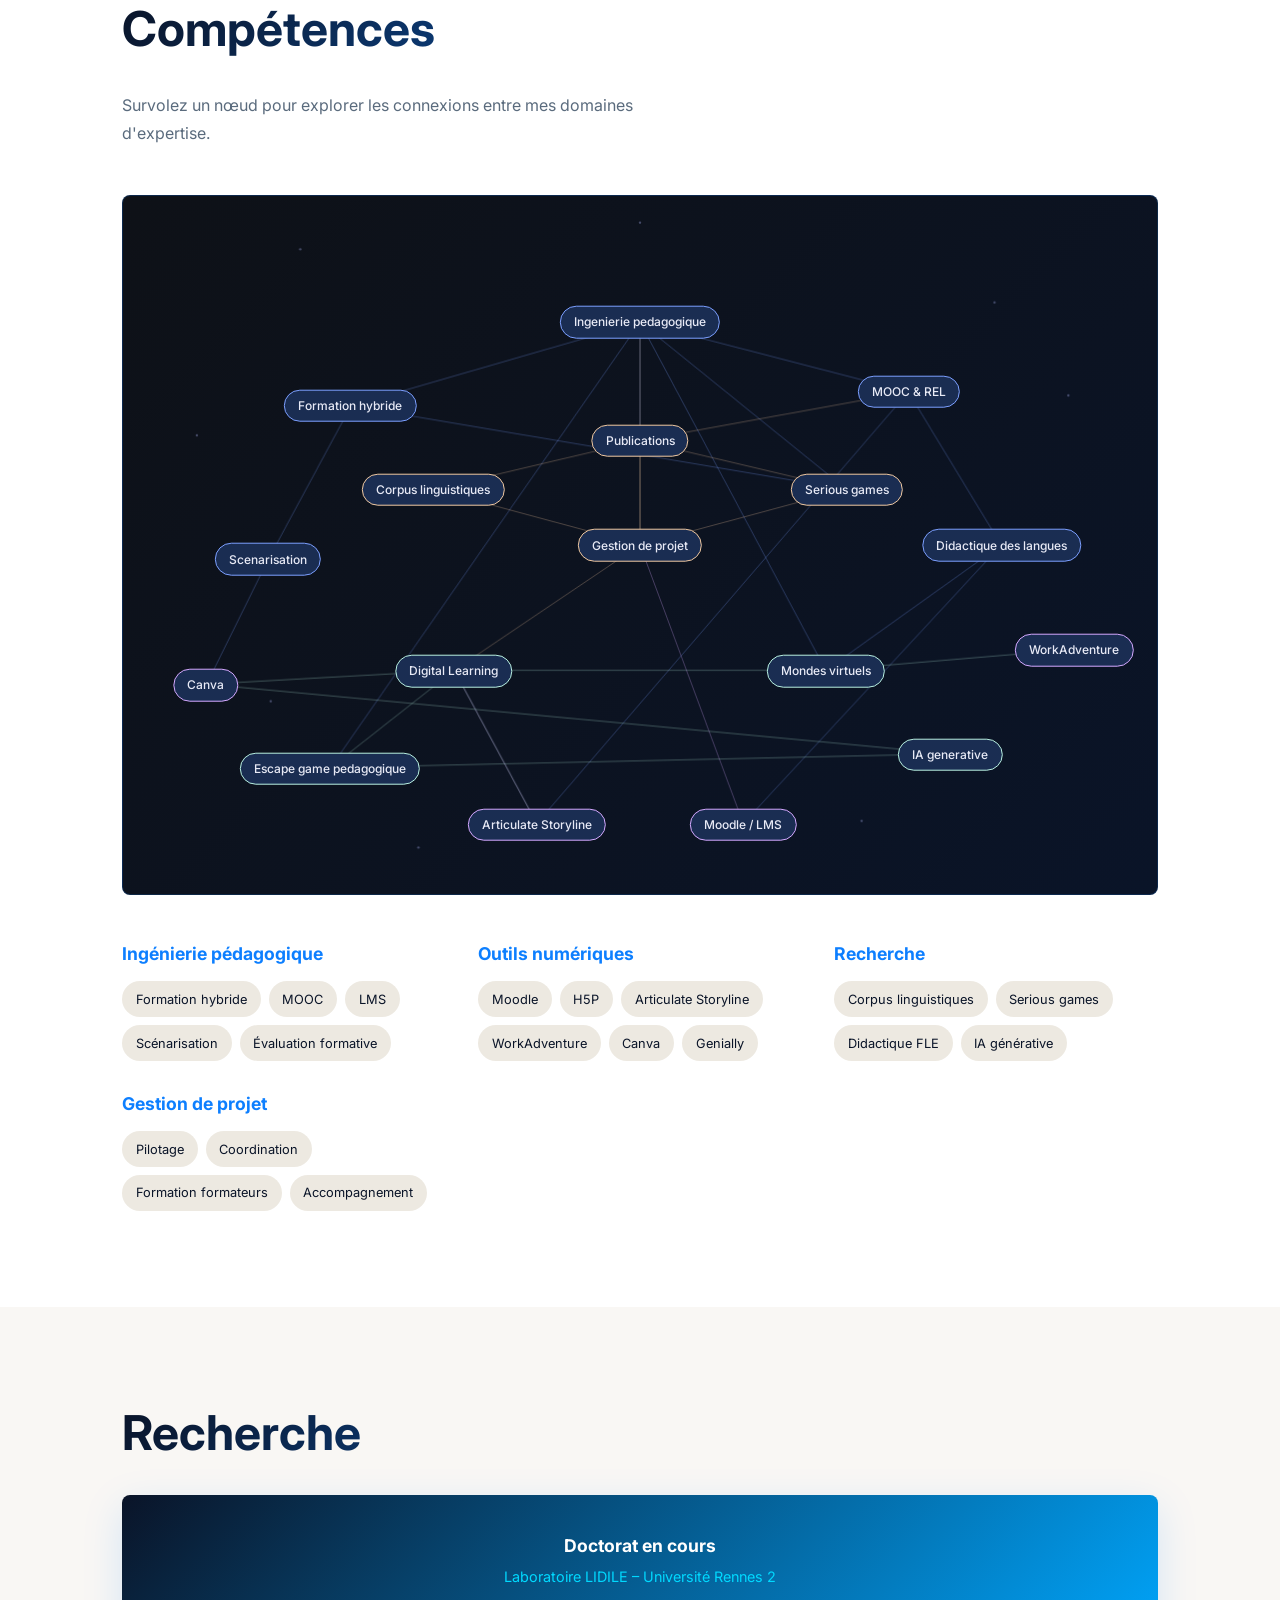
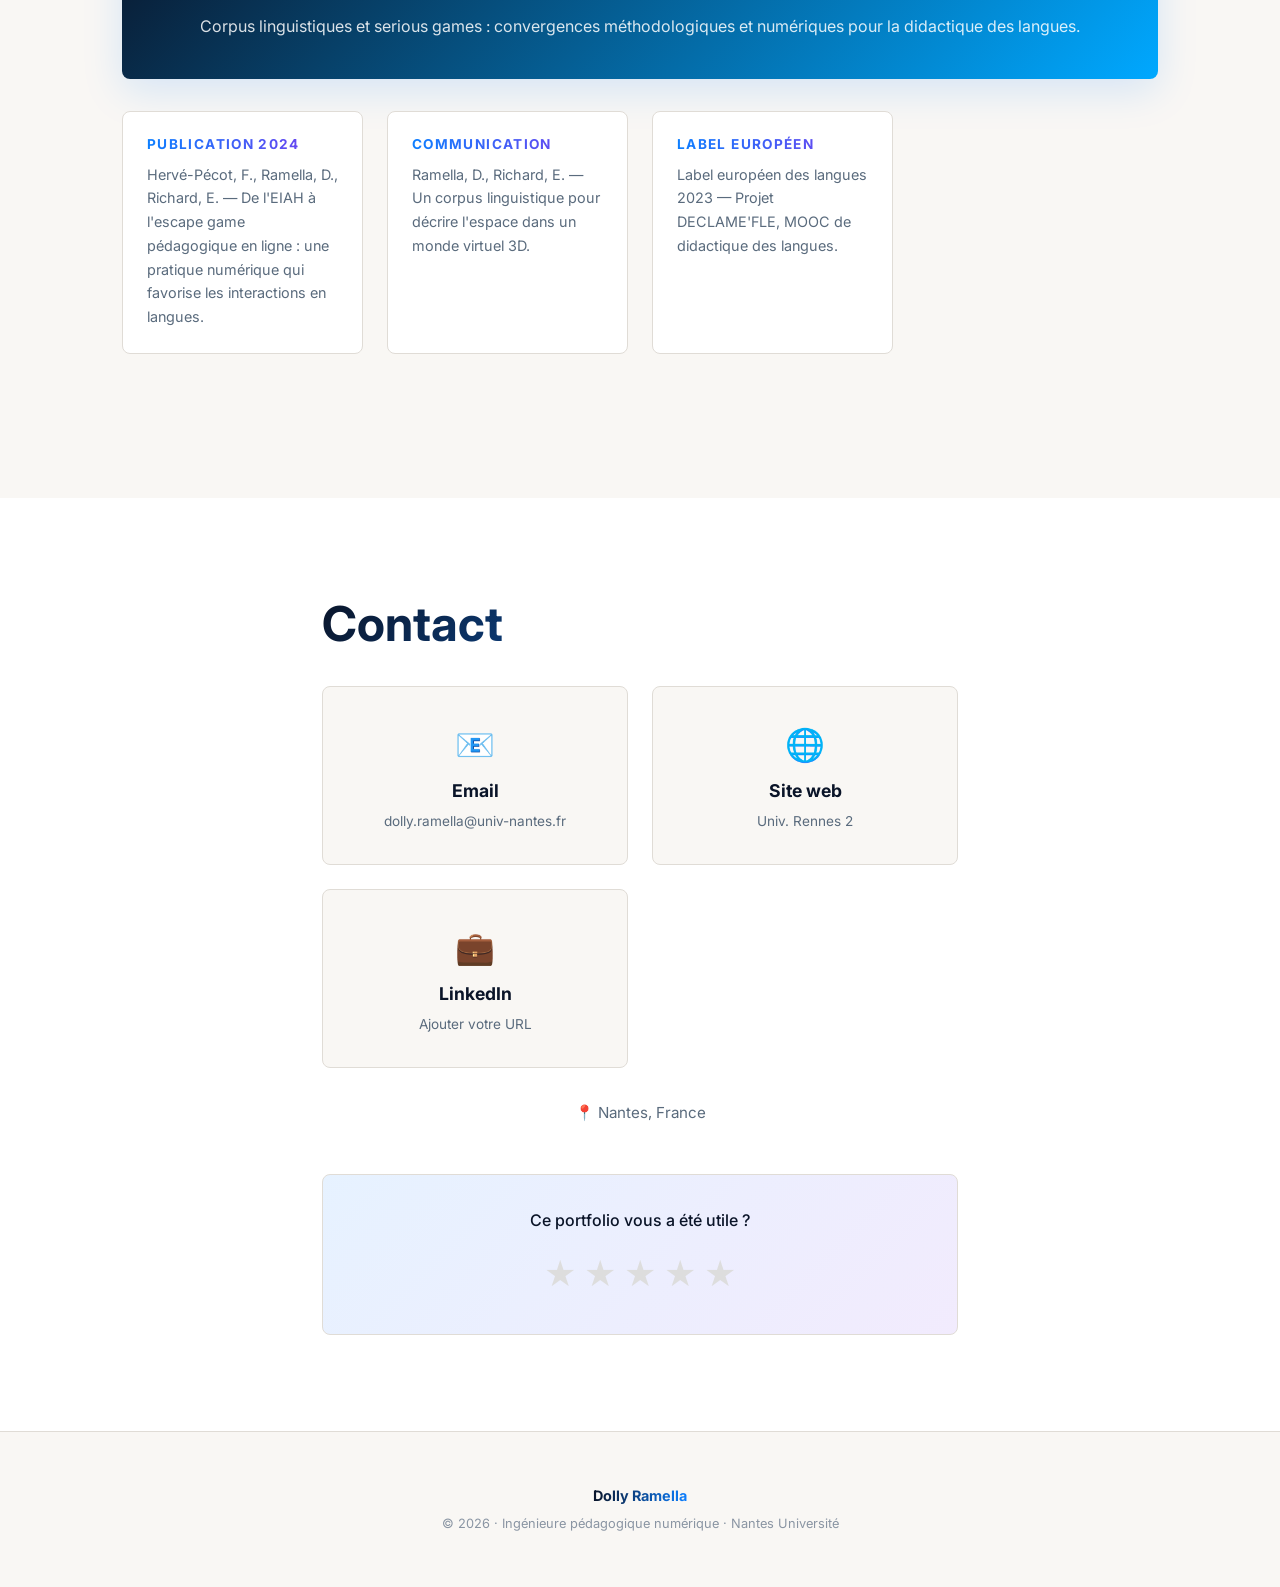
==== commit 9962cfcd: "Update index.html" ====
--- a/index.html
+++ b/index.html
@@ -170,6 +170,8 @@
             <div class="carousel">
               <div class="carousel-slide active">
                 <img src="assets/RD2.jpeg" alt="Rennes2D" onerror="this.parentElement.style.background='linear-gradient(135deg,#0D7FFF,#7C3AED)'">
+                <img src="assets/RD21.HEIC" alt="Rennes2D" onerror="this.parentElement.style.background='linear-gradient(135deg,#0D7FFF,#7C3AED)'">
+
               </div>
             </div>
             <button class="carousel-btn prev">&#8592;</button>
@@ -219,7 +221,7 @@
           <div class="carousel-container">
             <div class="carousel">
               <div class="carousel-slide active">
-                <img src="assets/declame-1.jpg" alt="DECLAME'FLE" onerror="this.parentElement.style.background='linear-gradient(135deg,#7C3AED,#0D7FFF)'">
+                <img src="assets/declamefle.png" alt="DECLAME'FLE" onerror="this.parentElement.style.background='linear-gradient(135deg,#7C3AED,#0D7FFF)'">
               </div>
             </div>
             <button class="carousel-btn prev">&#8592;</button>
@@ -301,7 +303,7 @@
 
       <div class="research-featured reveal">
         <h3>Doctorat en cours</h3>
-        <p class="research-meta">Laboratoire LIDILE – Nantes Université</p>
+        <p class="research-meta">Laboratoire LIDILE – Université Rennes 2</p>
         <p>Corpus linguistiques et serious games : convergences méthodologiques et numériques pour la didactique des langues.</p>
       </div>
 
